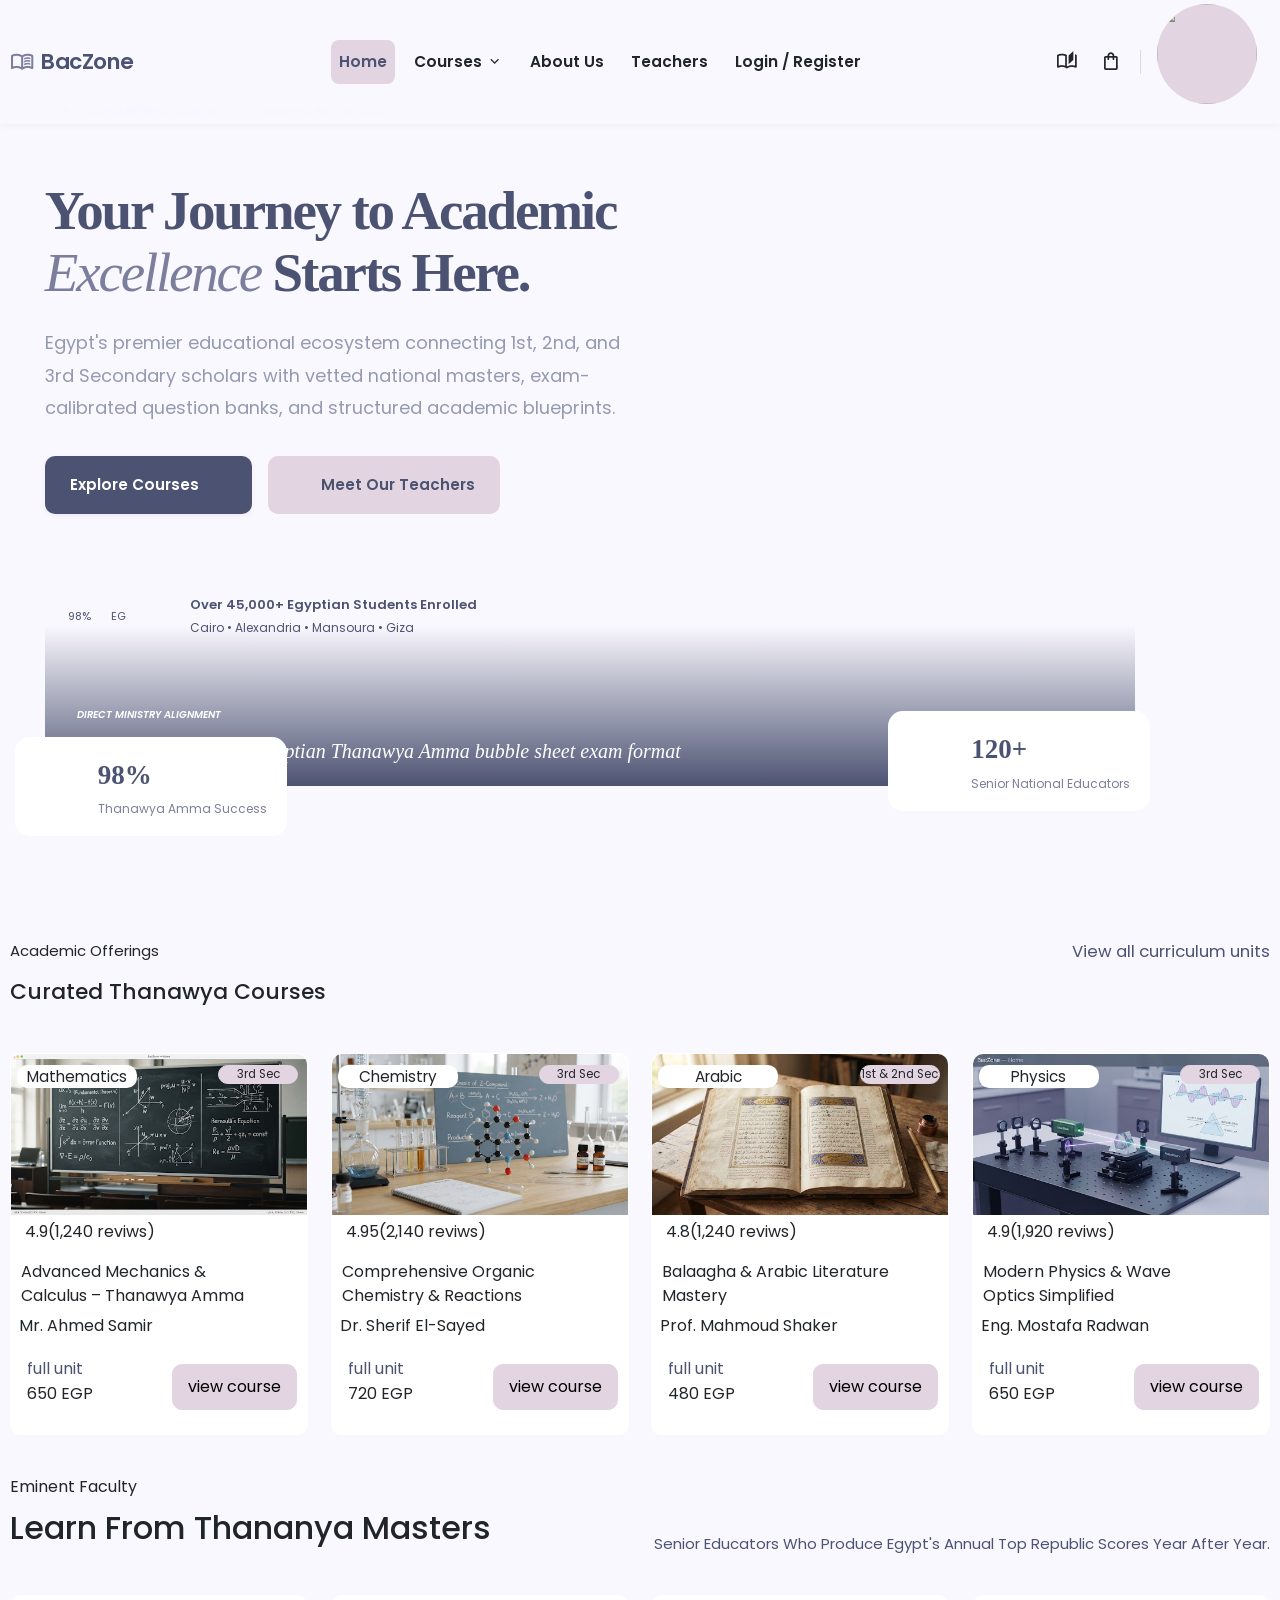
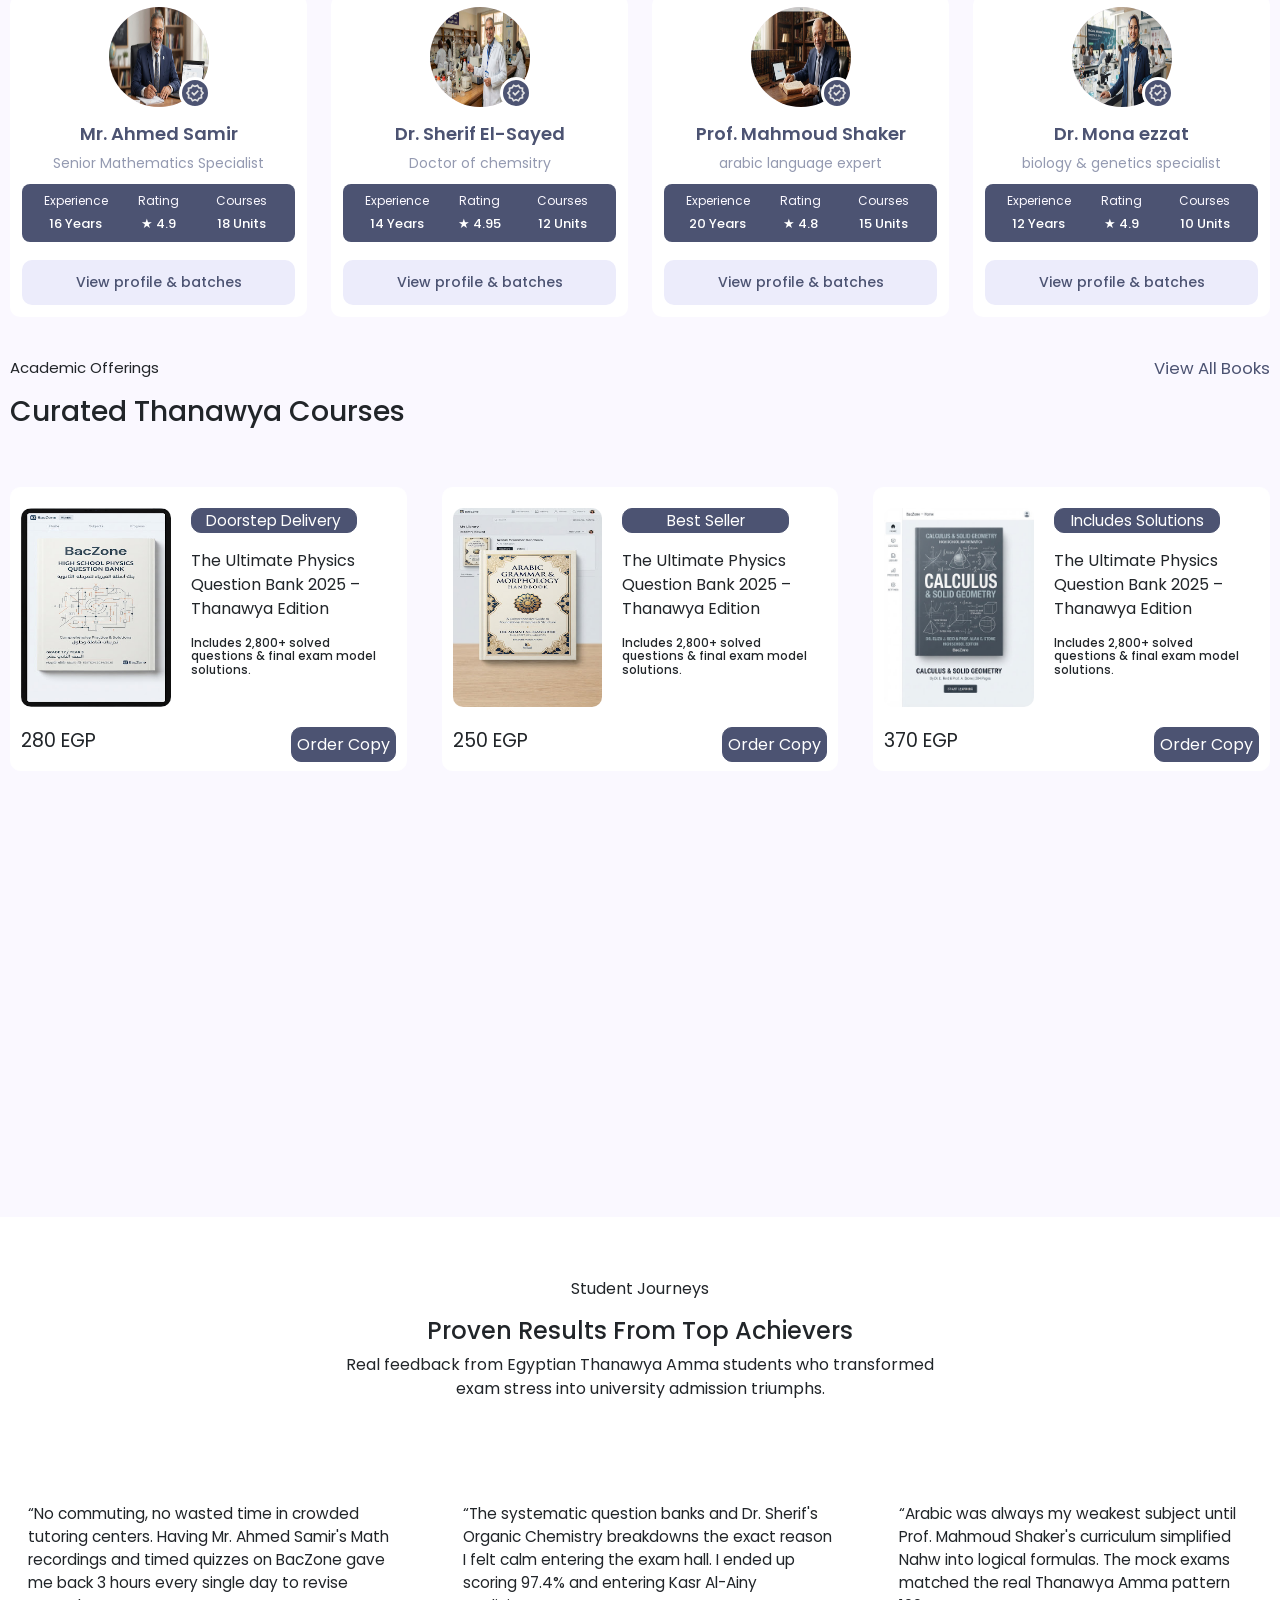
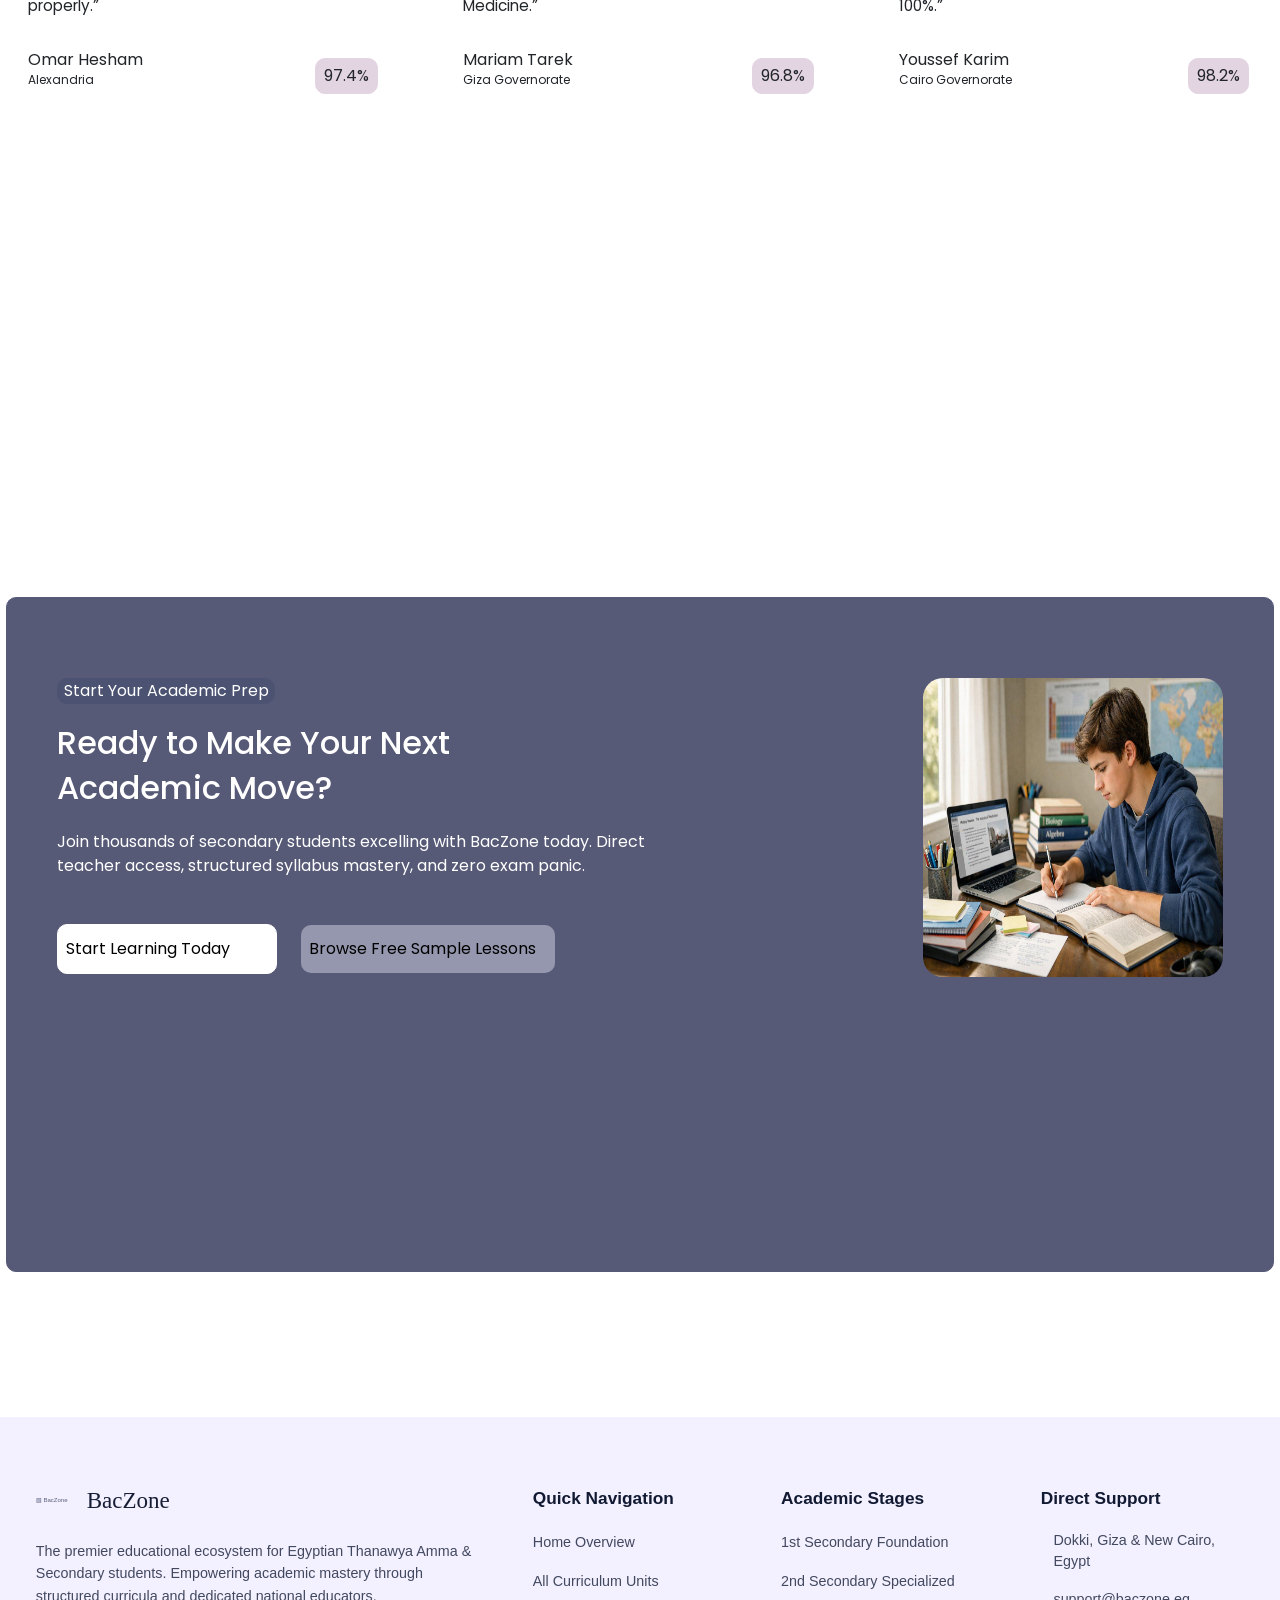
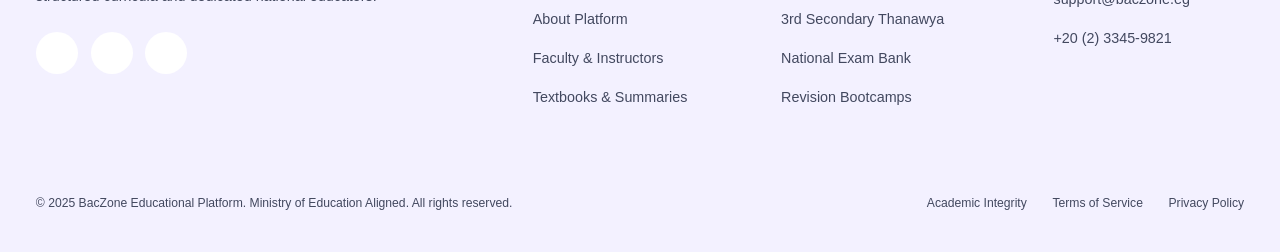
==== index.html @ 6aeebeec "go" ====
<!DOCTYPE html>
<html lang="en">

<head>
    <meta charset="UTF-8">
    <meta name="viewport" content="width=device-width, initial-scale=1.0">
    <title>BacZone</title>

    <!-- Google Fonts -->
    <link rel="preconnect" href="https://fonts.googleapis.com">
    <link rel="preconnect" href="https://fonts.gstatic.com" crossorigin>
    <link href="https://fonts.googleapis.com/css2?family=Poppins:wght@400;500;600;700;800&display=swap"
        rel="stylesheet">
    <link href="https://fonts.googleapis.com/css2?family=Material+Symbols+Outlined" rel="stylesheet">
    <!-- Bootstrap CSS -->
    <link href="https://cdn.jsdelivr.net/npm/bootstrap@5.3.8/dist/css/bootstrap.min.css" rel="stylesheet">
    <link rel="stylesheet" href="https://cdnjs.cloudflare.com/ajax/libs/font-awesome/7.0.0/css/all.min.css">
    <!-- Your CSS -->
    <link rel="stylesheet" href="stylesheet/root.css">
    <link rel="stylesheet" href="stylesheet/style.css">
</head>

<body>
    <main>
  
<header class="baczone-header">
    <nav class="navbar navbar-expand-lg baczone-navbar">
        <div class="container-fluid navbar-container">

            <!-- Logo -->
            <div class="navbar-brand-area">
                <a class="navbar-brand baczone-brand" href="#">
                  

                    <span class="material-symbols-outlined brand-icon">menu_book</span>
                    <span class="brand-name">BacZone</span>
                </a>
            </div>

            <!-- Mobile Toggle -->
            <button
                class="navbar-toggler"
                type="button"
                data-bs-toggle="collapse"
                data-bs-target="#baczoneNavbar"
                aria-controls="baczoneNavbar"
                aria-expanded="false"
                aria-label="Toggle navigation"
            >
                <span class="navbar-toggler-icon"></span>
            </button>

           
            <div class="collapse navbar-collapse" id="baczoneNavbar">

               
                <ul class="navbar-nav main-nav">

                    <li class="nav-item">
                        <a class="nav-link active" href="#">Home</a>
                    </li>

                    
                    <li class="nav-item dropdown courses-dropdown">

                        <button
                            class="nav-link dropdown-toggle courses-toggle"
                            type="button"
                            data-bs-toggle="dropdown"
                            aria-expanded="false"
                        >
                            Courses
                            <span class="material-symbols-outlined dropdown-icon">
                                expand_more
                            </span>
                        </button>

                        <div class="dropdown-menu mega-menu">

                            <div class="mega-menu-grid">

                                <div class="course-column">
                                    <div class="course-heading">
                                        <span class="material-symbols-outlined">school</span>
                                        <h4>1st Secondary</h4>
                                    </div>

                                    <ul>
                                        <li><a href="#">Arabic Language</a></li>
                                        <li><a href="#">English Language</a></li>
                                        <li><a href="#">Mathematics</a></li>
                                        <li><a href="#">Physics</a></li>
                                        <li><a href="#">Chemistry</a></li>
                                    </ul>
                                </div>


                                <div class="course-column">
                                    <div class="course-heading">
                                        <span class="material-symbols-outlined">workspace_premium</span>
                                        <h4>2nd Secondary</h4>
                                    </div>

                                    <ul>
                                        <li><a href="#">Arabic Language</a></li>
                                        <li><a href="#">English Language</a></li>
                                        <li><a href="#">Pure &amp; Applied Math</a></li>
                                        <li><a href="#">Physics</a></li>
                                        <li><a href="#">Chemistry</a></li>
                                    </ul>
                                </div>

                        
                                <div class="course-column featured-column">
                                    <div class="course-heading">
                                        <span class="material-symbols-outlined">military_tech</span>
                                        <h4>3rd Thanawya</h4>
                                    </div>

                                    <ul>
                                        <li><a href="#">Arabic Comprehensive</a></li>
                                        <li><a href="#">English Advanced</a></li>
                                        <li><a href="#">Calculus &amp; Algebra</a></li>
                                        <li><a href="#">National Physics</a></li>
                                        <li><a href="#">Organic Chemistry</a></li>
                                    </ul>
                                </div>

                            </div>
                        </div>
                    </li>

                    <li class="nav-item">
                        <a class="nav-link" href="about.html">About Us</a>
                    </li>

                    <li class="nav-item">
                        <a class="nav-link" href="#">Teachers</a>
                    </li>

                    <li class="nav-item">
                        <a class="nav-link" href="#">Login / Register</a>
                    </li>

                </ul>

                
                <div class="navbar-actions">

                    <a class="navbar-action"href="#"aria-label="Educational Books">
                        <span class="material-symbols-outlined">auto_stories</span>
                    </a>

                    <a class="navbar-action cart-action" href="#" aria-label="Cart">
                        <span class="material-symbols-outlined">shopping_bag</span>
                        
                    </a>

                    <span class="navbar-divider"></span>

                    <a class="profile-link" href="#">
                        <img src=""alt=""class="profile-image" >
                        <span class="profile-name"></span>
                    </a>

                </div>
            </div>
        </div>
    </nav>
</header>

<section class="hero-section section">
    <div class="hero-content">

        <div class="hero-label">
            <span class="label-dot"></span>
            <span>YOUR LEARNING JOURNEY</span>
            <span class="label-divider"></span>
            <span>Thanawya Amma 2025</span>
        </div>

        <h1 class="hero-title">
            Your Journey to Academic
            <br>
            <em>Excellence</em> Starts Here.
        </h1>

        <p class="hero-description">
            Egypt's premier educational ecosystem connecting 1st, 2nd,
            and 3rd Secondary scholars with vetted national masters,
            exam-calibrated question banks, and structured academic
            blueprints.
        </p>

        <div class="hero-buttons">
            <a href="#" class="hero-btn primary-btn">
                Explore Courses
                <span class="button-icon"></span>
            </a>

            <a href="#" class="hero-btn secondary-btn">
                <span class="button-icon"></span>
                Meet Our Teachers
            </a>
        </div>

        <div class="hero-stats">
            <div class="stats-badges">
                <span>98%</span>
                <span>EG</span>
                <span class="stats-icon"></span>
            </div>

            <div class="stats-text">
                <strong>Over 45,000+ Egyptian Students Enrolled</strong>
                <span>Cairo • Alexandria • Mansoura • Giza</span>
            </div>
        </div>

    </div>

    <div class="hero-visual">

        <div class="hero-image">
            <img src="" alt="Students studying together">
        </div>

        <div class="floating-card achievement-card">
            <div class="card-icon"></div>
            <div class="card-text">
                <strong>98%</strong>
                <span>Thanawya Amma Success</span>
            </div>
        </div>

        <div class="image-caption">
            <span>DIRECT MINISTRY ALIGNMENT</span>
            <h3>Calibrated for the new Egyptian Thanawya Amma bubble sheet exam format</h3>
        </div>

        <div class="floating-card educators-card">
            <div class="card-icon"></div>
            <div class="card-text">
                <strong>120+</strong>
                <span>Senior National Educators</span>
            </div>
        </div>

    </div>
</section>
   

    <!-- salma -->
    <section></section>
    <section class="grades-section section">
        <div class="grades-intro">
            <div class="grades-content">
                <p class="grades-pargraph">Academic Offerings</p>
                <h3 class="grades-title">Curated Thanawya Courses</h3>
            </div>
            <div class="grades-link">
                <a href="#">View all curriculum units<i class="fa-solid fa-arrow-right"></i></a>
            </div>
        </div>
        <div class="grades-container">
            <div class="grade-card">
                <img src="image/image-grade-1.jpg" class="grade-image" alt="">
                <div class="grade-card-Subject">
                    <p>Mathematics</p>
                </div>
                <div class="grade-card-Description">
                    <p>3rd Sec</p>
                </div>
                <div class="grade-star">
                    <i class="fa-solid fa-star"></i>
                    <p>4.9(1,240 reviws)</p>
                </div>
                <div class="grade-card-texts">
                    <p class="grade-card-text">
                        Advanced Mechanics & Calculus – Thanawya Amma
                    </p>
                    <p class="grade-card-name"> <i class="fa-solid fa-user"></i> Mr. Ahmed Samir</p>
                </div>
                <div class="grade-card-links">
                    <div class="grade-card-price">
                        <p>full unit</p>
                        <p>650 EGP</p>
                    </div>
                    <div class="grade-card-links-link">
                        <a href="#">view course</a>
                    </div>
                </div>
            </div>
            <div class="grade-card">
                <img src="image/image-grade-2.jpg" class="grade-image" alt="">
                <div class="grade-card-Subject">
                    <p>Chemistry</p>
                </div>
                <div class="grade-card-Description">
                    <p>3rd Sec</p>
                </div>
                <div class="grade-star">
                    <i class="fa-solid fa-star"></i>
                    <p>4.95(2,140 reviws)</p>
                </div>
                <div class="grade-card-texts">
                    <p class="grade-card-text">
                        Comprehensive Organic Chemistry & Reactions
                    </p>
                    <p class="grade-card-name"> <i class="fa-solid fa-user"></i> Dr. Sherif El-Sayed </p>
                </div>
                <div class="grade-card-links">
                    <div class="grade-card-price">
                        <p>full unit</p>
                        <p>720 EGP</p>
                    </div>
                    <div class="grade-card-links-link">
                        <a href="#">view course</a>
                    </div>
                </div>
            </div>
            <div class="grade-card">
                <img src="image/image-grade-3.jpg" class="grade-image" alt="">
                <div class="grade-card-Subject">
                    <p>Arabic</p>
                </div>
                <div class="grade-card-Description">
                    <p>1st & 2nd Sec</p>
                </div>
                <div class="grade-star">
                    <i class="fa-solid fa-star"></i>
                    <p>4.8(1,240 reviws)</p>
                </div>
                <div class="grade-card-texts">
                    <p class="grade-card-text">
                        Balaagha & Arabic Literature Mastery
                    </p>
                    <p class="grade-card-name"> <i class="fa-solid fa-user"></i> Prof. Mahmoud Shaker </p>
                </div>
                <div class="grade-card-links">
                    <div class="grade-card-price">
                        <p>full unit</p>
                        <p>480 EGP</p>
                    </div>
                    <div class="grade-card-links-link">
                        <a href="#">view course</a>
                    </div>
                </div>
            </div>
            <div class="grade-card">
                <img src="image/image-grade-4.jpg" class="grade-image" alt="">
                <div class="grade-card-Subject">
                    <p>Physics</p>
                </div>
                <div class="grade-card-Description">
                    <p>3rd Sec</p>
                </div>
                <div class="grade-star">
                    <i class="fa-solid fa-star"></i>
                    <p>4.9(1,920 reviws)</p>
                </div>
                <div class="grade-card-texts">
                    <p class="grade-card-text">
                        Modern Physics & Wave Optics Simplified
                    </p>
                    <p class="grade-card-name"> <i class="fa-solid fa-user"></i> Eng. Mostafa Radwan </p>
                </div>
                <div class="grade-card-links">
                    <div class="grade-card-price">
                        <p>full unit</p>
                        <p>650 EGP</p>
                    </div>
                    <div class="grade-card-links-link">
                        <a href="#">view course</a>
                    </div>
                </div>
            </div>
        </div>

        <!-- ahmed start profile view -->
        <section class="profile">
            <header class="profile-header">
                <div class="profile-title">
                    <p class="grades-pargraph">eminent faculty</p>
                    <h3 class="grades-title">Learn from thananya masters</h3>
                </div>
                <p class="profile-desc">senior educators who produce Egypt's annual top Republic scores year after
                    year.</p>
            </header>

            <div class="profile-cards">
                <div class="profile-card">
                    <div class="profile-image">
                        <img class="profile-img" src="image/profile-1.jpg" alt="Teacher photo" />
                        <span class="profile-verfied"><img
                                src="SVG-Icons/verified_24dp_E3E3E3_FILL0_wght400_GRAD0_opsz24.svg"
                                alt="verified"></span>
                    </div>
                    <div class="profile-info">
                        <div class="profile-name-job">
                            <h5 class="profile-name">Mr. Ahmed Samir</h5>
                            <p class="profile-job">Senior Mathematics Specialist</p>
                        </div>
                        <div class="profile-more-info">
                            <div class="profile-stat">
                                <p class="stat-label">Experience</p>
                                <p class="stat-value">16 Years</p>
                            </div>
                            <div class="profile-stat">
                                <p class="stat-label">Rating</p>
                                <p class="stat-value">★ 4.9</p>
                            </div>
                            <div class="profile-stat">
                                <p class="stat-label">Courses</p>
                                <p class="stat-value">18 Units</p>
                            </div>
                        </div>
                    </div>
                    <button>View profile & batches</button>
                </div>
                <div class="profile-card">
                    <div class="profile-image">
                        <img class="profile-img" src="image/profile-2.jpg" />
                        <span class="profile-verfied"><img
                                src="SVG-Icons/verified_24dp_E3E3E3_FILL0_wght400_GRAD0_opsz24.svg"
                                alt="verified"></span>
                    </div>
                    <div class="profile-info">
                        <div class="profile-name-job">
                            <h5 class="profile-name">Dr. Sherif El-Sayed</h5>
                            <p class="profile-job">Doctor of chemsitry</p>
                        </div>
                        <div class="profile-more-info">
                            <div class="profile-stat">
                                <p class="stat-label">Experience</p>
                                <p class="stat-value">14 Years</p>
                            </div>
                            <div class="profile-stat">
                                <p class="stat-label">Rating</p>
                                <p class="stat-value">★ 4.95</p>
                            </div>
                            <div class="profile-stat">
                                <p class="stat-label">Courses</p>
                                <p class="stat-value">12 Units</p>
                            </div>
                        </div>
                    </div>
                    <button>View profile & batches</button>
                </div>
                <div class="profile-card">
                    <div class="profile-image">
                        <img class="profile-img" src="image/profile-3.jpg" />
                        <span class="profile-verfied"><img
                                src="SVG-Icons/verified_24dp_E3E3E3_FILL0_wght400_GRAD0_opsz24.svg"
                                alt="verified"></span>
                    </div>
                    <div class="profile-info">
                        <div class="profile-name-job">
                            <h5 class="profile-name">Prof. Mahmoud Shaker</h5>
                            <p class="profile-job">arabic language expert</p>
                        </div>
                        <div class="profile-more-info">
                            <div class="profile-stat">
                                <p class="stat-label">Experience</p>
                                <p class="stat-value">20 Years</p>
                            </div>
                            <div class="profile-stat">
                                <p class="stat-label">Rating</p>
                                <p class="stat-value">★ 4.8</p>
                            </div>
                            <div class="profile-stat">
                                <p class="stat-label">Courses</p>
                                <p class="stat-value">15 Units</p>
                            </div>
                        </div>
                    </div>
                    <button>View profile & batches</button>
                </div>
                <div class="profile-card">
                    <div class="profile-image">
                        <img class="profile-img" src="image/profile-4.jpg" />
                        <span class="profile-verfied"><img
                                src="SVG-Icons/verified_24dp_E3E3E3_FILL0_wght400_GRAD0_opsz24.svg"
                                alt="verified"></span>
                    </div>
                    <div class="profile-info">
                        <div class="profile-name-job">
                            <h5 class="profile-name">Dr. Mona ezzat</h5>
                            <p class="profile-job">biology & genetics specialist</p>
                        </div>
                        <div class="profile-more-info">
                            <div class="profile-stat">
                                <p class="stat-label">Experience</p>
                                <p class="stat-value">12 Years</p>
                            </div>
                            <div class="profile-stat">
                                <p class="stat-label">Rating</p>
                                <p class="stat-value">★ 4.9</p>
                            </div>
                            <div class="profile-stat">
                                <p class="stat-label">Courses</p>
                                <p class="stat-value">10 Units</p>
                            </div>
                        </div>
                    </div>
                    <button>View profile & batches</button>
                </div>
            </div>
        </section>
        <!-- ahmed end profile view -->
    </section>
   
    <section class="book-section section">
        <div class="books-header">
            <div class="content-header">
                <p class="books-header-text">Academic Offerings</p>
                <h3 class="books-header-tittle">Curated Thanawya Courses</h3>
            </div>
            <div class="books-header-links">
                <a href="#">View All Books <i class="fa-solid fa-arrow-right"></i></a>
            </div>
        </div>
        <div class="contaneir-carts-books">
            <div class="carts-books">
                <div class="cart-book">
                    <img src="image/book-home-1.jpg" alt="">
                    <div class="cart-book-text">
                        <p class="cart-book-title">Doorstep Delivery</p>
                        <p class="cart-book-pagraph">The Ultimate Physics Question Bank 2025 – Thanawya Edition </p>
                        <h6>Includes 2,800+ solved questions & final exam model solutions.</h6>
                    </div>

                </div>
                <div class="cart-book-shop">
                    <p class="cart-book-price">280 EGP</p>
                    <a href="#" class="cart-book-order"> <i class="fa-solid fa-cart-shopping"></i> Order Copy</a>
                </div>
            </div>
            <div class="carts-books">
                <div class="cart-book">
                    <img src="image/book-home-2.jpg" alt="">
                    <div class="cart-book-text">
                        <p class="cart-book-title">Best Seller</p>
                        <p class="cart-book-pagraph">The Ultimate Physics Question Bank 2025 – Thanawya Edition </p>
                        <h6>Includes 2,800+ solved questions & final exam model solutions.</h6>
                    </div>

                </div>
                <div class="cart-book-shop">
                    <p class="cart-book-price">250 EGP</p>
                    <a href="#" class="cart-book-order"> <i class="fa-solid fa-cart-shopping"></i> Order Copy</a>
                </div>
            </div>
            <div class="carts-books">
                <div class="cart-book">
                    <img src="image/book-home-3.jpg" alt="">
                    <div class="cart-book-text">
                        <p class="cart-book-title">Includes Solutions</p>
                        <p class="cart-book-pagraph">The Ultimate Physics Question Bank 2025 – Thanawya Edition </p>
                        <h6>Includes 2,800+ solved questions & final exam model solutions.</h6>
                    </div>

                </div>
                <div class="cart-book-shop">
                    <p class="cart-book-price">370 EGP</p>
                    <a href="#" class="cart-book-order"> <i class="fa-solid fa-cart-shopping"></i> Order Copy</a>
                </div>
            </div>
        </div>
    </section>
    <section class="reviews-section section">
        <div class="reviews-header">
            <p class="reviews-title">Student Journeys</p>
            <h4 class="reviews-description">Proven Results From Top Achievers</h4>
            <p class="reviews-pargraph">Real feedback from Egyptian Thanawya Amma students who transformed exam stress
                into university admission triumphs. </p>
        </div>
        <div class="reviews-list">
            <div class="review-card">
                <div class="review-card-star">
                    <i class="fa-solid fa-star"></i>
                    <i class="fa-solid fa-star"></i>
                    <i class="fa-solid fa-star"></i>
                    <i class="fa-solid fa-star"></i>
                    <i class="fa-solid fa-star"></i>
                </div>
                <p class="review-card-pargarh">“No commuting, no wasted time in crowded tutoring centers. Having Mr.
                    Ahmed Samir's Math recordings and timed quizzes on BacZone gave me back 3 hours every single day to
                    revise properly.” </p>
                <div class="review-users">
                    <div class="review-user">
                        <p class="review-name">Omar Hesham</p>
                        <p class="review-card-lection">Alexandria</p>
                    </div>
                    <p class="review-card-percent">97.4% </p>

                </div>
            </div>
            <div class="review-card">
                <div class="review-card-star">
                    <i class="fa-solid fa-star"></i>
                    <i class="fa-solid fa-star"></i>
                    <i class="fa-solid fa-star"></i>
                    <i class="fa-solid fa-star"></i>
                    <i class="fa-solid fa-star"></i>
                </div>
                <p class="review-card-pargarh">“The systematic question banks and Dr. Sherif's Organic Chemistry
                    breakdowns the exact reason I felt calm entering the exam hall. I ended up scoring 97.4% and
                    entering Kasr Al-Ainy Medicine.” </p>
                <div class="review-users">
                    <div class="review-user">
                        <p class="review-name">Mariam Tarek</p>
                        <p class="review-card-lection">Giza Governorate</p>
                    </div>
                    <p class="review-card-percent">96.8% </p>

                </div>
            </div>
            <div class="review-card">
                <div class="review-card-star">
                    <i class="fa-solid fa-star"></i>
                    <i class="fa-solid fa-star"></i>
                    <i class="fa-solid fa-star"></i>
                    <i class="fa-solid fa-star"></i>
                    <i class="fa-solid fa-star"></i>
                </div>
                <p class="review-card-pargarh">“Arabic was always my weakest subject until Prof. Mahmoud Shaker's
                    curriculum simplified Nahw into logical formulas. The mock exams matched the real Thanawya Amma
                    pattern 100%.” </p>
                <div class="review-users">
                    <div class="review-user">
                        <p class="review-name">Youssef Karim</p>
                        <p class="review-card-lection">Cairo Governorate</p>
                    </div>
                    <p class="review-card-percent">98.2% </p>

                </div>
            </div>
        </div>
    </section>
    <section class="academic-section section">
        <div class="academic-content">
            <div class="academic-content-text">
                <p class="academic-label">Start Your Academic Prep </p>
                <h2 class="academic-title">Ready to Make Your Next Academic Move?</h2>
                <p class="academic-description">Join thousands of secondary students excelling with BacZone today.
                    Direct teacher access, structured syllabus mastery, and zero exam panic. </p>
                <div class="academic-buttons">
                    <a href="#" class="start-btn">Start Learning Today <i class="fa-solid fa-arrow-right"></i></a>
                    <a href="#" class="sample-btn">Browse Free Sample Lessons </a>
                </div>
            </div>
            <div class="academic-image">
                <img src="image/academic-1.jpg" alt="">
            </div>
        </div>

    </section>

    <footer class="footer">
        <div class="footer-container">

            <div class="footer-about">
                <div class="footer-logo">
                    <span class="logo-small">▧ BacZone</span>
                    <h2>BacZone</h2>
                </div>

                <p>
                    The premier educational ecosystem for Egyptian
                    Thanawya Amma & Secondary students. Empowering
                    academic mastery through structured curricula and
                    dedicated national educators.
                </p>

                <div class="footer-social">
                    <a href="tel:01033159894" aria-label="Chat">
                        <i class="fa-regular fa-comments"></i>
                    </a>
                    <a href="https://web.telegram.org/a/" aria-label="Telegram">
                        <i class="fa-regular fa-paper-plane"></i>
                    </a>
                    <a href="#" aria-label="Video">
                        <i class="fa-regular fa-square-caret-right"></i>
                    </a>
                </div>
            </div>

            <div class="footer-column">
                <h3>Quick Navigation</h3>
                <ul>
                    <li><a href="#">Home Overview</a></li>
                    <li><a href="#">All Curriculum Units</a></li>
                    <li><a href="#">About Platform</a></li>
                    <li><a href="#">Faculty & Instructors</a></li>
                    <li><a href="#">Textbooks & Summaries</a></li>
                </ul>
            </div>

            <div class="footer-column">
                <h3>Academic Stages</h3>
                <ul>
                    <li><a href="#">1st Secondary Foundation</a></li>
                    <li><a href="#">2nd Secondary Specialized</a></li>
                    <li><a href="#">3rd Secondary Thanawya</a></li>
                    <li><a href="#">National Exam Bank</a></li>
                    <li><a href="#">Revision Bootcamps</a></li>
                </ul>
            </div>

            <div class="footer-column footer-support">
                <h3>Direct Support</h3>

                <div class="support-item">
                    <i class="bi bi-geo-alt"></i>
                    <p>Dokki, Giza & New Cairo, Egypt</p>
                </div>

                <div class="support-item">
                    <i class="bi bi-envelope"></i>
                    <a href="mailto:support@baczone.eg">
                        support@baczone.eg
                    </a>
                </div>

                <div class="support-item">
                    <i class="bi bi-telephone"></i>
                    <a href="tel:+20233459821">+20 (2) 3345-9821</a>
                </div>
            </div>

        </div>

        <div class="footer-bottom">
            <p>
                © 2025 BacZone Educational Platform. Ministry of
                Education Aligned. All rights reserved.
            </p>

            <div class="footer-legal">
                <a href="#">Academic Integrity</a>
                <a href="#">Terms of Service</a>
                <a href="#">Privacy Policy</a>
            </div>
        </div>
    </footer>
    </main>
    <script src="https://cdn.jsdelivr.net/npm/bootstrap@5.3.8/dist/js/bootstrap.bundle.min.js"></script>
    <script src="javascript/main.js"></script>
</body>

</html>
---- stylesheet/root.css ----
*{
    margin: 0;
    padding: 0;
    box-sizing: border-box;
}

:root {
    --cream: #FFFDF6;
    --pink: #E2D4E0;
    --blue-gray: #949AB1;
    --purple-gray: #7C7E9D;
    --dark-blue: #4C5372;
      --light-lavender: #FAF8FF;
      --black:black;
      --white:white;
      --red:#ba1a1a;
}
body {
    font-family: 'Poppins', sans-serif;
}
---- stylesheet/style.css ----
.baczone-header {
    position: fixed;
    top: 0;
    left: 0;
    right: 0;
    z-index: 1050;
    background-color: rgba(250, 248, 255, 0.95);
    backdrop-filter: blur(16px);
    box-shadow: 0 1px 8px rgba(0, 0, 0, 0.04);
}

.baczone-navbar {
    min-height: clamp(70px, 5.6vw, 80px);
    padding: 0;
}

.navbar-container {
    width: 100%;
    max-width: none;
    padding: 0 10px;
    display: flex;
    align-items: center;
    justify-content: space-between;
    gap: clamp(10px, 1.25vw, 18px);
}

.navbar-brand-area {
    flex-shrink: 0;
}

.baczone-brand {
    display: flex;
    align-items: center;
    gap: clamp(5px, 0.55vw, 8px);
    margin: 0;
    padding: 0;
    color: var(--dark-blue);
    text-decoration: none;
}

.brand-logo {
    width: auto;
    height: clamp(26px, 2.25vw, 32px);
    object-fit: contain;
}

.brand-icon {
    color: var(--purple-gray);
    font-size: clamp(23px, 1.9vw, 27px);
}

.brand-name {
    font-size: clamp(20px, 1.7vw, 24px);
    font-weight: 600;
    letter-spacing: -0.5px;
    white-space: nowrap;
}

.baczone-brand:hover {
    color: var(--purple-gray);
}

#baczoneNavbar {
    align-items: center;
    min-width: 0;
}

.main-nav {
    display: flex;
    flex: 1;
    align-items: center;
    justify-content: center;
    gap: clamp(8px, 0.85vw, 12px);
    margin: 0 clamp(6px, 0.85vw, 12px);
}

.main-nav .nav-link {
    display: flex;
    align-items: center;
    justify-content: center;
    gap: clamp(3px, 0.35vw, 5px);
    padding: clamp(8px, 0.85vw, 12px) clamp(7px, 0.7vw, 10px);
    border: none;
    border-radius: 8px;
    background: transparent;
    color: var(--text-gray);
    font-size: clamp(15px, 1.2vw, 17px);
    font-weight: 600;
    text-decoration: none;
    white-space: nowrap;
    transition: background-color 0.2s ease, color 0.2s ease;
}

.main-nav .nav-link:hover {
    color: var(--dark-blue);
    background-color: var(--light-lavender);
}

.main-nav .nav-link.active {
    color: var(--dark-blue);
    background-color: var(--pink);
}

.main-nav .courses-toggle::after {
    display: none;
}

.dropdown-icon {
    font-size: clamp(16px, 1.35vw, 19px);
    transition: transform 0.2s ease;
}

.courses-dropdown:hover .dropdown-icon,
.courses-dropdown:focus-within .dropdown-icon,
.courses-dropdown.show .dropdown-icon {
    transform: rotate(180deg);
}

.courses-dropdown {
    position: relative;
}

.mega-menu {
    position: absolute;
    top: 100%;
    left: 55%;
    width: clamp(600px, 58vw, 760px);
    margin: 0;
    padding: clamp(8px, 0.85vw, 12px) 0 0;
    border: none;
    border-radius: 0;
    background: transparent;
    transform: translateX(-50%);
    box-shadow: none;
}

.mega-menu-grid {
    display: grid;
    grid-template-columns: repeat(3, minmax(0, 1fr));
    gap: clamp(12px, 1.7vw, 24px);
    padding: clamp(14px, 1.7vw, 24px);
    border-radius: 12px;
    background-color: var(--white);
    box-shadow: 0 10px 30px rgba(76, 83, 114, 0.12);
}

.course-column {
    min-width: 0;
    padding: clamp(10px, 1.2vw, 16px);
    border-radius: 9px;
    background-color: var(--light-purple);
}

.featured-column {
    background-color: rgba(226, 212, 224, 0.6);
}

.course-heading {
    display: flex;
    align-items: center;
    gap: clamp(5px, 0.55vw, 8px);
    margin-bottom: clamp(10px, 1vw, 14px);
    padding-bottom: clamp(7px, 0.7vw, 10px);
    border-bottom: 1px solid rgba(124, 126, 157, 0.12);
}

.course-heading .material-symbols-outlined {
    color: var(--purple-gray);
    font-size: clamp(18px, 1.5vw, 21px);
}

.course-heading h4 {
    margin: 0;
    color: var(--dark-blue);
    font-size: clamp(13px, 1.1vw, 15px);
    font-weight: 700;
    white-space: nowrap;
}

.course-column ul {
    display: flex;
    flex-direction: column;
    gap: clamp(6px, 0.7vw, 10px);
    margin: 0;
    padding: 0;
    list-style: none;
}

.course-column li a {
    display: block;
    color: var(--text-gray);
    font-size: clamp(12px, 0.95vw, 13px);
    font-weight: 400;
    line-height: 1.6;
    text-decoration: none;
    transition: color 0.2s ease;
}

.course-column li a:hover {
    color: var(--purple-gray);
}

.navbar-actions {
    display: flex;
    align-items: center;
    justify-content: flex-end;
    gap: clamp(5px, 0.7vw, 10px);
    flex-shrink: 0;
}

.navbar-action {
    position: relative;
    display: flex;
    align-items: center;
    justify-content: center;
    width: clamp(32px, 2.7vw, 38px);
    height: clamp(32px, 2.7vw, 38px);
    border-radius: 8px;
    color: var(--text-gray);
    text-decoration: none;
    transition: color 0.2s ease, background-color 0.2s ease;
}

.navbar-action .material-symbols-outlined {
    font-size: clamp(21px, 1.7vw, 24px);
}

.navbar-action:hover {
    color: var(--purple-gray);
    background-color: var(--light-lavender);
}

.cart-count {
    position: absolute;
    top: 0;
    right: 0;
    display: flex;
    align-items: center;
    justify-content: center;
    min-width: clamp(16px, 1.3vw, 18px);
    height: clamp(16px, 1.3vw, 18px);
    padding: 0 4px;
    border-radius: 50px;
    background-color: var(--red);
    color: var(--white);
    font-size: clamp(9px, 0.7vw, 10px);
    font-weight: 700;
}

.notification-badge {
    position: absolute;
    top: -5px;
    right: -5px;
    width: clamp(16px, 1.3vw, 18px);
    height: clamp(16px, 1.3vw, 18px);
    display: flex;
    align-items: center;
    justify-content: center;
    background-color: var(--purple-gray);
    color: var(--white);
    font-size: clamp(9px, 0.7vw, 10px);
    border-radius: 50%;
}

.navbar-divider {
    width: 1px;
    height: clamp(20px, 1.8vw, 25px);
    margin: 0 3px;
    background-color: rgba(148, 154, 177, 0.3);
}

.profile-link {
    display: flex;
    align-items: center;
    gap: clamp(6px, 0.7vw, 10px);
    padding: 4px;
    border-radius: 30px;
    color: var(--dark-blue);
    text-decoration: none;
    font-size: clamp(12px, 1vw, 14px);
    white-space: nowrap;
    transition: box-shadow 0.2s ease;
}

.profile-link:hover {
    color: var(--dark-blue);
    box-shadow: 0 0 0 2px rgba(124, 126, 157, 0.2);
}

.profile-image {
    width: clamp(32px, 2vw, 40px);
    height: clamp(32px, 2vw, 40px);
    border-radius: 50%;
    background-color: var(--pink);
}

.profile-name {
    color: var(--dark-blue);
    font-size: clamp(12px, 1vw, 14px);
    font-weight: 600;
    white-space: nowrap;
}

.site-header .navbar-toggler {
    border: 1px solid var(--blue-gray);
    padding: clamp(6px, 0.7vw, 8px) clamp(8px, 0.85vw, 10px);
}

.site-header .navbar-toggler:focus {
    box-shadow: 0 0 0 3px var(--pink);
}

.site-header .dropdown-toggle::after {
    margin-left: 8px;
    vertical-align: 0.15em;
    border-top: 0.35em solid;
    border-right: 0.35em solid transparent;
    border-bottom: 0;
    border-left: 0.35em solid transparent;
}
.course-column{
   background-color: var(--pink);
}

/* /////////////////////// */
.hero-section {
   
    display: grid;
    grid-template-columns: 1.15fr 0.85fr;
    align-items: center;
    gap: 50px;
    padding: 70px 3.5%;
    background-color: var(--light-lavender);
    overflow: hidden;
}

.hero-content {
    min-width: 0;
}

.hero-label {
    display: inline-flex;
    align-items: center;
    flex-wrap: wrap;
    gap: 10px;
    padding: 12px 16px;
    margin-bottom: 25px;
    background-color: var(--light-purple);
    border-radius: 30px;
    color: var(--dark-blue);
    font-size: 12px;
    font-weight: 500;
}

.label-dot {
    width: 8px;
    height: 8px;
    background-color: var(--purple-gray);
    border-radius: 50%;
    flex-shrink: 0;
}

.label-divider {
    width: 1px;
    height: 18px;
    background-color: var(--blue-gray);
}

.hero-title {
    margin: 0 0 25px;
    color: var(--dark-blue);
    font-family: Georgia, serif;
    font-size: clamp(34px, 3.6vw, 54px);
    font-weight: 700;
    line-height: 1.2;
}

.hero-title em {
    color: var(--purple-gray);
    font-style: italic;
    font-weight: 400;
}

.hero-description {
    max-width: 650px;
    margin: 0 0 35px;
    color: var(--purple-gray);
    font-size: 16px;
    line-height: 1.9;
}

.hero-buttons {
    display: flex;
    align-items: center;
    flex-wrap: wrap;
    gap: 18px;
    margin-bottom: 45px;
}

.hero-btn {
    display: inline-flex;
    align-items: center;
    justify-content: center;
    gap: 12px;
    min-height: 58px;
    padding: 0 25px;
    border-radius: 12px;
    text-decoration: none;
    font-size: 15px;
    font-weight: 500;
    transition: transform 0.3s ease, box-shadow 0.3s ease, background-color 0.3s ease;
}

.primary-btn {
    background-color: var(--dark-blue);
    color: var(--white);
    border: 1px solid transparent;
    box-shadow: 0 4px 10px var(--light-purple);
}

.primary-btn:hover {
    background-color: var(--purple-gray);
    color: var(--white);
    transform: translateY(-4px);
    box-shadow: 0 10px 25px var(--purple-gray);
}

.secondary-btn {
    background-color: var(--light-purple);
    color: var(--dark-blue);
    border: 1px solid transparent;
    box-shadow: 0 4px 10px var(--light-purple);
}

.secondary-btn:hover {
    background-color: var(--pink);
    color: var(--dark-blue);
    transform: translateY(-4px);
    box-shadow: 0 10px 25px var(--purple-gray);
}

.hero-btn:active {
    transform: translateY(-1px) scale(0.98);
    box-shadow: 0 4px 10px var(--purple-gray);
}

.button-icon {
    display: inline-flex;
    align-items: center;
    justify-content: center;
    width: 20px;
    height: 20px;
    flex-shrink: 0;
}

.hero-stats {
    display: flex;
    align-items: center;
    gap: 15px;
    width: fit-content;
    max-width: 100%;
    padding: 12px 18px;
    background-color: var(--light-purple);
    border-radius: 40px;
}

.stats-badges {
    display: flex;
    align-items: center;
    gap: 5px;
    flex-shrink: 0;
}

.stats-badges span {
    display: flex;
    align-items: center;
    justify-content: center;
    width: 34px;
    height: 34px;
    border-radius: 50%;
    background-color: var(--light-lavender);
    color: var(--dark-blue);
    font-size: 11px;
}

.stats-icon {
    display: inline-block;
    flex-shrink: 0;
}

.stats-text {
    display: flex;
    flex-direction: column;
    gap: 4px;
    color: var(--dark-blue);
    font-size: 12px;
}

.stats-text strong {
    font-size: 13px;
    font-weight: 600;
}

.hero-visual {
    position: relative;
    min-width: 0;
    padding: 25px 0;
}

.hero-image {
    width: 100%;
    height: 530px;
    overflow: hidden;
    border-radius: 22px;
    background-color: var(--light-purple);
}

.hero-image img {
    display: block;
    width: 100%;
    height: 100%;
    object-fit: cover;
}

.floating-card {
    position: absolute;
    z-index: 2;
    display: flex;
    align-items: center;
    gap: 15px;
    padding: 18px 20px;
    background-color: var(--white);
    border-radius: 15px;
    box-shadow: 0 8px 30px var(--light-purple);
}
.achievement-card {
    top: 0;
    left: -30px;
}

.educators-card {
    right: -15px;
    bottom: 0;
}

.card-icon {
    display: inline-block;
    flex-shrink: 0;
    width: 48px;
    height: 48px;
    border-radius: 12px;
    background-color: var(--light-purple);
}

.card-text {
    display: flex;
    flex-direction: column;
    gap: 5px;
    white-space: nowrap;
}

.card-text strong {
    color: var(--dark-blue);
    font-family: Georgia, serif;
    font-size: 27px;
}

.card-text span {
    color: var(--purple-gray);
    font-size: 12px;
}

.image-caption {
    position: absolute;
    right: 0;
    bottom: 25px;
    left: 0;
    padding: 70px 22px 20px;
    background: linear-gradient(transparent, var(--dark-blue));
    border-radius: 0 0 22px 22px;
    color: var(--white);
}

.image-caption span {
    display: inline-block;
    margin-bottom: 8px;
    padding: 6px 10px;
    background-color: var(--light-purple);
    border-radius: 6px;
    font-size: 10px;
}

.image-caption h3 {
    margin: 0;
    font-family: Georgia, serif;
    font-size: 20px;
    line-height: 1.5;
}

main,
body {
   overflow-x: hidden;
}
.section {
   width: 100%;
   min-height: 100vh;
}
.grades-section,
.book-section {
   background-color: #faf8ff;
}
.grades-intro,
.books-header {
   display: flex;
   justify-content: space-between;
   padding: 40px 10px;
}

.grades-content .grades-pargraph,
.books-header-text {
   font-size: clamp(15px, 1vw, 25px);
}
.grades-content .grades-title {
   font-size: clamp(17px, 1.7vw, 28px);
}
.grades-link a,
.books-header-links a {
   text-decoration: none;
   font-size: clamp(14px, 1.3vw, 28px);
   color: var(--dark-blue);
   display: inline-block;
   transition: 0.5s;
}
.grades-link a:hover,
.books-header-links a:hover {
   color: black;
}
.grades-container {
   display: flex;
   justify-content: space-between;
   padding-right: 10px;
   padding-left: 10px;
}
.grade-card {
   width: clamp(250px, 23.3vw, 700px);
   height: auto;
   border: 1px solid var(--white);
   background-color: var(--white);
   padding-bottom: 20px;
   border-radius: 10px 10px;
   position: relative;
   transition: 0.5s;
}
.grade-card-Subject {
   position: absolute;
   top: 3%;
   left: 2%;
}
.grade-card-Description {
   position: absolute;
   top: 3%;
   left: 70%;
}
.grade-card-Subject p {
   border: 1px solid var(white);
   background-color: var(--white);
   border-radius: 10px 10px;
   width: 120px;
   font-size: clamp(12px, 1.2vw, 20px);
   text-align: center;
}
.grade-card-Description p {
   border: 1px solid var(--pink);
   background-color: var(--pink);
   border-radius: 10px 10px;
   width: 80px;
   font-size: clamp(9px, 0.9vw, 15px);
   text-align: center;
}
.grade-card:hover {
   box-shadow: 0 0 5px var(--dark-blue);
}
.grade-card-name {
   transform: translateY(-10px);
}
.grade-card .grade-image {
   width: clamp(250px, 23.3vw, 400px);
   height: auto;
   border-radius: 10px 10px 0 0;
}
.grade-star {
   display: flex;
   gap: 6px;
   padding-top: 5px;
   padding-left: 8px;
}
.grade-star i {
   padding-top: 5px;
   color: var(--dark-blue);
}
.grade-card-name {
   padding-left: 8px;
}
.grade-card-text {
   padding-left: 10px;
   width: clamp(200px, 19.6vw, 300px);
}
.grade-card-price {
   padding-left: 8px;
   line-height: 9px;
}
.grade-card-links-link a {
   padding-left: 10px;
   text-decoration: none;
   color: var(--black);
   border: 1px solid var(--pink);
   padding: 10px 15px;
   background-color: var(--pink);
   border-radius: 10px 10px;
   margin-right: 10px;
   display: inline-block;
   transition: 0.5s;
}
.grade-card-links-link a:hover {
   background-color: var(--dark-blue);
   color: var(--white);
   border: 1px solid var(--dark-blue);
}
.grade-card-links {
   display: flex;
   padding-left: 8px;
   justify-content: space-between;
}
.grade-card-price p:nth-child(1) {
   color: var(--dark-blue);
}
.carts-books {
   border: 1px solid var(--white);
   background-color: var(--white);
   width: clamp(320px, 31vw, 600px);
   height: auto;
   border-radius: 10px 10px;
   padding-bottom: 3px;
   transition: 0.5s;
}
.carts-books:hover {
   box-shadow: 0 0 7px var(--dark-blue);
   transform: scale(1.03);
}
.contaneir-carts-books {
   display: flex;
   justify-content: space-between;
   padding: 10px 10px;
}
.cart-book {
   display: flex;
   gap: 20px;
   padding-top: 20px;
   padding-left: 10px;
}
.cart-book img {
   width: clamp(120px, 11.7vw, 180px);
   height: clamp(180px, 15.6vw, 220px);
   border-radius: 10px 10px;
}
.cart-book-title {
   border: 1px solid var(--dark-blue);
   width: clamp(100px, 13vw, 200px);
   font-size: clamp(12px, 1.2vw, 20px);
   text-align: center;
   border-radius: 10px 10px;
   background-color: var(--dark-blue);
   color: var(--white);
}
.cart-book-pagraph {
   width: clamp(150px, 15.625vw, 230px);
}
.cart-book h6 {
   width: 210px;
   width: clamp(150px, 15.7vw, 220px);
   font-size: clamp(11px, 0.9vw, 14px);
}
.cart-book-shop {
   display: flex;
   justify-content: space-between;
   height: 60px;
   padding: 5px 10px;
   padding-top: 20px;
}
.cart-book-price {
   font-size: clamp(17px, 1.5vw, 22px);
}
.cart-book-order {
   border: 1px solid var(--dark-blue);
   background-color: var(--dark-blue);
   color: var(--white);
   border-radius: 10px 10px;
   padding: 5px 5px;
   text-decoration: none;
   display: inline-block;

   transition: 0.6s;
   gap: 5px;
}
.cart-book-order:hover {
   background-color: var(--purple-gray);
   border: none;
}
.reviews-section {
   background-color: var(--light-purple);
}
.reviews-pargraph {
   margin: auto;
   width: clamp(400px, 46.8vw, 650px);
}
.reviews-header {
   padding-top: 60px;
   text-align: center;
}
.reviews-list {
   display: flex;
   justify-content: space-between;
   padding: 0 10px;
   padding-top: 70px;
}
.review-card {
   width: clamp(300px, 30.4vw, 600px);
   height: auto;
   border: 1px solid var(--white);
   border-radius: 10px 10px;
   padding-left: 17px;
   background-color: var(--white);
   padding-top: 15px;
   padding-bottom: 10px;
   transition: 0.5s;
}
.review-card:hover {
   transform: translateY(-14px);
   box-shadow: 0 0 10px var(--dark-blue);
}
.review-card-star i {
   color: var(--dark-blue);
}
.review-card-pargarh {
   padding-top: 15px;
   font-size: 15px;
   font-size: clamp(12px, 1.2vw, 20px);
}
.review-users {
   display: flex;
   justify-content: space-between;
   padding-right: 20px;
   padding-top: 25px;
}
.review-user {
   line-height: 4px;
}
.review-card-lection {
   font-size: 12px;
}
.review-card-percent {
   border: 1px solid var(--pink);
   padding: 5px 8px;
   background-color: var(--pink);
   border-radius: 10px 10px;
}
.academic-section {
   padding-top: 80px;
}
.academic-content {
   width: 99%;
   min-height: 75vh;
   margin: auto;
   border: 1px solid rgb(87 90 119 / var(--tw-bg-opacity, 1));
   border-radius: 10px 10px;
   background-color: rgb(87 90 119 / var(--tw-bg-opacity, 1));
}
.academic-label {
   border: 1px solid var(--dark-blue);
   width: clamp(200px, 17vw, 250px);
   text-align: center;
   background-color: var(--dark-blue);
   color: var(--white);
   border-radius: 10px 10px;
}
.academic-title {
   color: var(--white);
   line-height: 45px;
   width: clamp(300px, 31.25vw, 440px);
}
.academic-description {
   margin-top: 20px;
   color: var(--white);
   width: clamp(350px, 46.8vw, 650px);
}
.academic-buttons {
   padding-top: 30px;
}
.start-btn {
   text-decoration: none;
   color: var(--black);
   border: 1px solid var(--white);
   background-color: var(--white);
   border-radius: 10px 10px;
   display: inline-block;
   transition: 0.5s;
   width: 220px;
   width: clamp(165px, 17.18vw, 250px);
   padding: 12px 8px;
}
.sample-btn {
   text-decoration: none;
   color: var(--black);
   border: 1px solid var();
   background-color: rgb(243 242 255 / 40%);
   margin-left: 20px;
   border-radius: 10px 10px;
   display: inline-block;
   transition: 0.5s;
   width: 220px;
   width: clamp(165px, 19.8vw, 350px);
   padding: 12px 8px;
}
.academic-content {
   padding-top: 80px;
   padding-left: 50px;
}
.academic-image img {
   width: clamp(250px, 23.4vw, 350px);
   height: clamp(250px, 23.4vw, 350px);
   border-radius: 20px 20px;
}
.academic-content {
   display: flex;
   justify-content: space-between;
   padding-right: 50px;
}



.footer {
   width: 100%;
   background-color: #f3f1ff;
   color: #252b40;
   padding: clamp(40px, 5.5vw, 92px) clamp(20px, 2.8vw, 48px)
      clamp(24px, 3vw, 45px);
   font-family: Arial, sans-serif;
}

.footer-container {
   display: grid;
   grid-template-columns: 2fr 0.9fr 0.95fr 0.9fr;
   gap: clamp(24px, 3.5vw, 60px);
   align-items: start;
   max-width: 1700px;
   margin: 0 auto;
}

.footer-logo {
   display: flex;
   align-items: center;
   gap: clamp(12px, 1.5vw, 24px);
   margin-bottom: clamp(24px, 2vw, 32px);
}

.logo-small {
   font-size: clamp(6px, 0.45vw, 8px);
   color: #555b78;
   white-space: nowrap;
}

.footer-logo h2 {
   font-family: Georgia, serif;
   font-size: clamp(23px, 1.55vw, 28px);
   margin: 0;
   color: #171d35;
}

.footer-about > p {
   font-size: clamp(14px, 1.12vw, 20px);
   line-height: 1.55;
   max-width: 470px;
   margin: 0 0 clamp(24px, 2vw, 32px);
   color: #42485f;
}

.footer-social {
   display: flex;
   gap: clamp(12px, 1vw, 18px);
}

.footer-social a {
   width: clamp(42px, 3.2vw, 50px);
   height: clamp(42px, 3.2vw, 50px);
   background-color: #fff;
   border-radius: 50%;
   display: flex;
   align-items: center;
   justify-content: center;
   color: #303850;
   text-decoration: none;
   font-size: clamp(18px, 1.35vw, 22px);
   transition: 0.3s;
}

.footer-social a:hover {
   background-color: #e7dbea;
   transform: translateY(-3px);
}

.footer-column h3 {
   font-size: clamp(17px, 1.35vw, 23px);
   font-weight: 600;
   line-height: 1.3;
   color: #111a32;
   margin: 0 0 clamp(20px, 1.6vw, 28px);
   white-space: nowrap;
}

.footer-column ul {
   list-style: none;
   padding: 0;
   margin: 0;
}

.footer-column ul li {
   margin-bottom: clamp(13px, 1.15vw, 20px);
}

.footer-column ul a,
.support-item a {
   color: #42485f;
   text-decoration: none;
   font-size: clamp(14px, 1.12vw, 19px);
   line-height: 1.5;
   transition: color 0.3s;
}

.footer-column ul a:hover,
.support-item a:hover,
.footer-legal a:hover {
   color: #8a628f;
}

.support-item {
   display: flex;
   align-items: flex-start;
   gap: clamp(12px, 1vw, 18px);
   margin-bottom: clamp(16px, 1.3vw, 23px);
}

.support-item i {
   font-size: clamp(18px, 1.35vw, 23px);
   color: #526080;
   flex-shrink: 0;
   margin-top: 2px;
}

.support-item p {
   margin: 0;
   font-size: clamp(14px, 1.12vw, 19px);
   line-height: 1.5;
   color: #42485f;
}

.footer-bottom {
   max-width: 1700px;
   margin: clamp(55px, 5.5vw, 95px) auto 0;
   display: flex;
   align-items: center;
   justify-content: space-between;
   gap: 24px;
}

.footer-bottom > p {
   margin: 0;
   font-size: clamp(12px, 0.95vw, 16px);
   line-height: 1.6;
   color: #42485f;
}

.footer-legal {
   display: flex;
   align-items: center;
   gap: clamp(18px, 2vw, 36px);
}

.footer-legal a {
   text-decoration: none;
   color: #42485f;
   font-size: clamp(12px, 0.95vw, 16px);
   white-space: nowrap;
}

.about-hero {
   position: relative;
   width: 100%;
   box-sizing: border-box;
   padding: clamp(32px, 5vw, 56px) 0 clamp(64px, 7vw, 96px);
   background-color: var(--light-lavender);
   color: var(--dark-blue);
}

/* Ambient Glow */
.ambient-glow {
   position: absolute;
   top: clamp(-96px, -8%, -48px);
   left: 50%;
   transform: translateX(-50%);
   width: clamp(320px, 75vw, 900px);
   height: clamp(240px, 35vw, 400px);
   background: linear-gradient(
      to bottom,
      var(--light-purple),
      rgb(226 212 224 / 0.3),
      transparent
   );
   filter: blur(48px);
   opacity: 0.7;
   pointer-events: none;
}

/* Main Containers */
.hero-container,
.metrics-container,
.story-container,
.mission-container,
.values-container {
   position: relative;
   width: 100%;
   max-width: none;
   margin-inline: auto;
   padding-inline: 10px;
   box-sizing: border-box;
}

/* Main Grid */
.hero-grid {
   display: grid;
   grid-template-columns: repeat(12, minmax(0, 1fr));
   align-items: center;
   gap: clamp(32px, 4vw, 40px);
}

/* Hero Content */
.hero-content {
   grid-column: span 7;
   display: flex;
   flex-direction: column;
   align-items: flex-start;
   gap: clamp(20px, 3vw, 24px);
   min-width: 0;
}

/* Academic Badge */
.academic-badge {
   display: inline-flex;
   align-items: center;
   gap: 8px;
   padding: 8px clamp(12px, 2vw, 14px);
   border-radius: 50px;
   background-color: var(--pink);
   color: var(--dark-blue);
   max-width: 100%;
   box-sizing: border-box;
}

.badge-icon {
   font-size: clamp(16px, 2vw, 18px);
   color: var(--purple-gray);
   font-variation-settings: "FILL" 1;
   flex-shrink: 0;
}

.badge-text {
   font-size: clamp(10.4px, 1.2vw, 12.8px);
   font-weight: 600;
   letter-spacing: 0.04em;
   text-transform: uppercase;
}

/* Main Heading */
.hero-title {
   margin: 0;
   font-size: clamp(32px, 4.3vw, 60px);
   line-height: 1.12;
   letter-spacing: -0.04em;
   font-weight: 700;
   color: var(--dark-blue);
}

.title-highlight {
   color: var(--purple-gray);
   font-style: italic;
}

/* Description */
.hero-description {
   max-width: 576px;
   margin: 0;
   font-size: clamp(15.2px, 1.4vw, 18px);
   line-height: 1.8;
   color: var(--blue-gray);
}

/* Buttons */
.hero-buttons {
   display: flex;
   flex-wrap: wrap;
   align-items: center;
   gap: clamp(12px, 2vw, 16px);
   padding-top: 8px;
}

.hero-btn {
   display: inline-flex;
   align-items: center;
   justify-content: center;
   gap: 8px;
   padding: clamp(12px, 1.5vw, 14px) clamp(16px, 2vw, 24px);
   border-radius: 10px;
   text-decoration: none;
   font-size: clamp(12.8px, 1.2vw, 15.2px);
   font-weight: 600;
   transition: 0.3s ease;
}

.primary-btn {
   background-color: var(--dark-blue);
   color: var(--white);
   box-shadow: 0 2px 5px rgb(76 83 114 / 0.08);
}

.primary-btn:hover {
   background-color: var(--purple-gray);
   color: var(--white);
}

.arrow-icon {
   font-size: 18px;
   transition: transform 0.3s ease;
}

.primary-btn:hover .arrow-icon {
   transform: translateX(4px);
}

.secondary-btn {
   background-color: var(--pink);
   color: var(--dark-blue);
}

.secondary-btn:hover {
   background-color: var(--blue-gray);
   color: var(--white);
}

.story-icon {
   font-size: 18px;
   color: var(--purple-gray);
}

/* Hero Visual */
.hero-visual {
   grid-column: span 5;
   min-width: 0;
}

.hero-image-card {
   position: relative;
   padding: clamp(10px, 1.5vw, 16px);
   border-radius: 14px;
   background-color: var(--white);
   box-shadow: 0 10px 30px rgb(76 83 114 / 0.08);
}

.hero-image-wrapper {
   position: relative;
   overflow: hidden;
   aspect-ratio: 4 / 3;
   border-radius: 10px;
}

.hero-image {
   display: block;
   width: 100%;
   height: 100%;
   object-fit: cover;
}

/* Image Overlay */
.image-overlay {
   position: absolute;
   inset: 0;
   display: flex;
   flex-direction: column;
   justify-content: flex-end;
   padding: clamp(16px, 3vw, 24px);
   background: linear-gradient(to top, rgb(76 83 114 / 0.75), transparent 70%);
   color: var(--white);
}

.image-label {
   margin-bottom: 8px;
   color: var(--pink);
   font-size: clamp(10.4px, 1.1vw, 12.8px);
   font-weight: 600;
   letter-spacing: 0.08em;
   text-transform: uppercase;
}

.image-caption {
   margin: 0;
   font-size: clamp(16px, 1.8vw, 22.4px);
   line-height: 1.4;
   font-style: italic;
   font-weight: 600;
}

/* Floating Badge */
.floating-badge {
   position: absolute;
   top: 88%;
   display: flex;
   align-items: center;
   gap: clamp(10px, 1.5vw, 14px);
   padding: clamp(12px, 2vw, 16px);
   width: max-content;
   max-width: min(240px, 90%);
   box-sizing: border-box;
   border-radius: 14px;
   background-color: var(--white);
   box-shadow: 0 12px 28px rgb(76 83 114 / 0.12);
}

.floating-icon {
   display: flex;
   align-items: center;
   justify-content: center;
   width: clamp(40px, 4vw, 44px);
   height: clamp(40px, 4vw, 44px);
   flex-shrink: 0;
   border-radius: 50%;
   background-color: var(--pink);
   color: var(--dark-blue);
}

.floating-icon .material-symbols-outlined {
   font-size: clamp(20px, 2vw, 24px);
}

.floating-content {
   min-width: 0;
}

.floating-content h3 {
   margin: 0 0 4px;
   font-size: clamp(14.4px, 1.5vw, 16.8px);
   font-weight: 700;
   color: var(--dark-blue);
}

.floating-content p {
   margin: 0;
   font-size: clamp(11.2px, 1.1vw, 12.8px);
   color: var(--blue-gray);
   white-space: nowrap;
   overflow: hidden;
   text-overflow: ellipsis;
}

/* Platform Metrics */
.platform-metrics {
   width: 100%;
   box-sizing: border-box;
   padding: clamp(32px, 4vw, 40px) 0;
   background-color: var(--light-purple);
}

.metrics-grid {
   display: grid;
   grid-template-columns: repeat(2, minmax(0, 1fr));
   gap: clamp(16px, 2vw, 24px);
}

.metric-card {
   display: flex;
   flex-direction: column;
   justify-content: space-between;
   min-width: 0;
   padding: clamp(16px, 2vw, 24px);
   background-color: var(--white);
   border-radius: 12px;
   box-shadow: 0 2px 5px rgb(0 0 0 / 0.05);
   transition: 0.5s;
}

.metric-header {
   display: flex;
   align-items: center;
   justify-content: space-between;
   margin-bottom: 12px;
   gap: 10px;
}

.metric-label {
   font-size: clamp(11px, 1vw, 13px);
   font-weight: 600;
   text-transform: uppercase;
   letter-spacing: 1px;
   color: var(--purple-gray);
}

.metric-icon {
   font-size: 20px;
   color: var(--dark-blue);
}

.metric-value {
   font-size: clamp(28px, 3vw, 36px);
   font-weight: 600;
   letter-spacing: -1px;
   line-height: 1.3;
   color: var(--dark-blue);
}

.metric-description {
   margin-top: 4px;
   margin-bottom: 0;
   font-size: clamp(12px, 1.1vw, 14px);
   line-height: 1.6;
   color: var(--blue-gray);
}

.metric-card:hover {
   box-shadow: 0 0 10px var(--dark-blue);
}

/* Founding Story */
.founding-story {
   width: 100%;
   box-sizing: border-box;
   padding: clamp(48px, 6vw, 80px) 0;
   background-color: var(--light-lavender);
   color: var(--dark-blue);
}

.story-grid {
   display: grid;
   grid-template-columns: minmax(0, 7fr) minmax(0, 5fr);
   align-items: center;
   gap: clamp(32px, 4vw, 48px);
}

.story-content {
   display: flex;
   flex-direction: column;
   gap: 20px;
   min-width: 0;
}

.story-label {
   display: flex;
   align-items: center;
   gap: 8px;
}

.label-line {
   width: 32px;
   height: 2px;
   flex-shrink: 0;
   background-color: var(--dark-blue);
}

.label-text,
.section-label {
   font-size: clamp(12px, 1.2vw, 15px);
   font-weight: 600;
   text-transform: uppercase;
   letter-spacing: 1px;
   color: var(--purple-gray);
}

.story-title {
   margin: 0;
   font-size: clamp(28px, 3vw, 40px);
   line-height: 1.3;
   font-weight: 700;
   color: var(--dark-blue);
}

.story-description {
   display: flex;
   flex-direction: column;
   gap: 16px;
   font-size: clamp(14px, 1.3vw, 17px);
   line-height: 1.8;
   color: var(--blue-gray);
}

.story-description p {
   margin: 0;
}

.story-description strong {
   color: var(--dark-blue);
   font-weight: 600;
}

.story-features {
   display: grid;
   grid-template-columns: repeat(2, minmax(0, 1fr));
   gap: 16px;
   padding-top: 16px;
}

.story-feature {
   min-width: 0;
   padding: clamp(14px, 1.5vw, 16px);
   border-radius: 8px;
   background-color: var(--light-purple);
   box-sizing: border-box;
}

.story-feature h3 {
   margin: 0 0 8px;
   font-size: clamp(14px, 1.3vw, 17px);
   font-weight: 600;
   color: var(--dark-blue);
}

.story-feature p {
   margin: 0;
   font-size: clamp(12px, 1.1vw, 14px);
   line-height: 1.6;
   color: var(--blue-gray);
}

.story-visual {
   position: relative;
   min-width: 0;
}

.story-image-card {
   padding: 12px;
   border-radius: 12px;
   background-color: var(--pink);
   box-shadow: 0 4px 12px rgb(0 0 0 / 8%);
}

.story-image {
   display: block;
   width: 100%;
   height: clamp(240px, 30vw, 320px);
   object-fit: cover;
   border-radius: 8px;
}

.story-standard {
   position: absolute;
   bottom: -8%;
   left: -8%;
   width: 240px;
   max-width: 85%;
   box-sizing: border-box;
   padding: 16px;
   border-radius: 12px;
   background-color: var(--white);
   box-shadow: 0 12px 28px rgb(76 83 114 / 12%);
}

.standard-label {
   display: flex;
   align-items: center;
   gap: 8px;
   margin-bottom: 8px;
   color: var(--dark-blue);
}

.standard-label i {
   font-size: 20px;
}

.standard-label span {
   font-size: 12px;
   font-weight: 600;
   text-transform: uppercase;
}

.story-standard p {
   margin: 0;
   font-size: 13px;
   line-height: 1.6;
   color: var(--blue-gray);
}

/* Mission & Vision */
.mission-vision {
   width: 100%;
   box-sizing: border-box;
   padding: clamp(48px, 6vw, 64px) 0;
   background-color: var(--light-purple);
}

.mission-heading {
   max-width: 680px;
   margin: 0 auto clamp(32px, 4vw, 48px);
   text-align: center;
}

.mission-heading .section-label,
.values-heading .section-label {
   display: block;
   margin-bottom: 8px;
}

.mission-heading h2,
.values-heading h2 {
   margin: 0;
   font-size: clamp(26px, 3vw, 36px);
   line-height: 1.35;
   font-weight: 700;
   color: var(--dark-blue);
}

.mission-grid {
   display: grid;
   grid-template-columns: repeat(2, minmax(0, 1fr));
   gap: clamp(20px, 3vw, 32px);
}

.mission-card {
   position: relative;
   display: flex;
   flex-direction: column;
   justify-content: space-between;
   min-width: 0;
   padding: clamp(20px, 3vw, 32px);
   overflow: hidden;
   border-radius: 12px;
   background-color: var(--white);
   transition: 0.5s;
}

.mission-card:hover {
   box-shadow: 0 0 10px var(--dark-blue);
}

.mission-main {
   display: flex;
   flex-direction: column;
   gap: 16px;
}

.mission-icon {
   display: flex;
   align-items: center;
   justify-content: center;
   width: 48px;
   height: 48px;
   flex-shrink: 0;
   border-radius: 8px;
   background-color: var(--pink);
   color: var(--dark-blue);
}

.mission-icon i {
   font-size: 28px;
   font-variation-settings: "FILL" 1;
}

.mission-label {
   font-size: 13px;
   font-weight: 600;
   text-transform: uppercase;
   letter-spacing: 1px;
   color: var(--purple-gray);
}

.mission-main h3 {
   margin: 0;
   font-size: clamp(21px, 2.2vw, 28px);
   line-height: 1.4;
   font-weight: 700;
   color: var(--dark-blue);
}

.mission-main p {
   margin: 0;
   font-size: clamp(14px, 1.3vw, 17px);
   line-height: 1.8;
   color: var(--blue-gray);
}

.mission-footer {
   display: flex;
   align-items: flex-start;
   gap: 12px;
   margin-top: 32px;
   padding-top: 16px;
   color: var(--dark-blue);
}

.mission-footer i {
   flex-shrink: 0;
   font-size: 20px;
}

.mission-footer span {
   font-size: clamp(12px, 1.1vw, 14px);
   line-height: 1.6;
   font-weight: 600;
}

.educational-values {
   width: 100%;
   box-sizing: border-box;
   padding: clamp(48px, 6vw, 80px) 0;
   background-color: var(--light-lavender);
}

.values-heading {
   max-width: 600px;
   margin-bottom: clamp(32px, 4vw, 48px);
}

.values-grid {
   display: grid;
   grid-template-columns: repeat(4, minmax(0, 1fr));
   gap: clamp(16px, 2vw, 24px);
}

.value-card {
   min-width: 0;
   padding: clamp(16px, 2vw, 24px);
   border-radius: 12px;
   background-color: var(--white);
   box-sizing: border-box;
   transition: 0.5s;
}

.value-card:hover {
   box-shadow: 0 0 10px var(--dark-blue);
   transform: translateY(-10px);
}

.value-icon {
   display: flex;
   align-items: center;
   justify-content: center;
   width: 40px;
   height: 40px;
   margin-bottom: 16px;
   border-radius: 8px;
   background-color: var(--pink);
   color: var(--dark-blue);
}

.value-icon i {
   font-size: 22px;
}

.value-card h3 {
   margin: 0 0 8px;
   font-size: clamp(16px, 1.5vw, 20px);
   line-height: 1.4;
   font-weight: 600;
   color: var(--dark-blue);
}

.value-card p {
   margin: 0;
   font-size: clamp(13px, 1.1vw, 15px);
   line-height: 1.7;
   color: var(--blue-gray);
}

.hero-grid,
.story-grid,
.metrics-grid,
.mission-grid,
.values-grid {
   min-width: 0;
}

img {
   max-width: 100%;
}


/* ahmed start profile view */
.profile-header {
   display: flex;
   justify-content: space-between;
   align-items: flex-end;
   padding: 40px 10px;
}

.profile-header .grades-pargraph{
    text-transform: capitalize;
}

.profile-header .grades-title{
    font-size: clamp(22px, calc(18px + 1.1vw), 32px);
    line-height: 1.2;
    margin-top: 10px;
    text-transform: capitalize;
}

.profile-header .profile-desc {
   color: var(--dark-blue);
    font-size: clamp(13px, calc(12px + 0.3vw), 15px);
    text-transform: capitalize;
}

.profile-cards {
   display: grid;
   grid-template-columns: repeat(4, 1fr);
   gap: 24px;
   padding: 0 10px;
}

.profile-cards .profile-card {
   background-color: var(--white);
   border-radius: 10px;
   padding: 12px;
   display: flex;
   flex-direction: column;
}

.profile-image {
   align-self: center;
   width: 100px;
   height: 100px;
   position: relative;
   margin-bottom: 16px;
}

.profile-image .profile-img {
   width: 100%;
   height: 100%;
   border-radius: 100%;
}

.profile-image .profile-verfied {
   position: absolute;
   bottom: -2px;
   right: -2px;
   width: 32px;
   height: 32px;
   background-color: var(--dark-blue);
   border: 3px solid var(--white);
   border-radius: 50%;
   display: grid;
   place-items: center;
}

.profile-verfied img {
   width: 20px;
   height: 20px;
}

.profile-name {
   text-align: center;
    font-size: clamp(16px, calc(15px + 0.25vw), 18px);
   font-weight: 600;
   color: var(--dark-blue);
}
.profile-job {
   text-align: center;
    font-size: clamp(12px, calc(11px + 0.3vw), 14px);
   color: var(--blue-gray);
   margin-top: 4px;
}

.profile-more-info {
   background-color: var(--dark-blue);
   border-radius: 8px;
   display: grid;
   grid-template-columns: repeat(3, 1fr);
   padding: 8px 12px;
   margin-top: 10px;
   font-size: 12px;
}

.profile-stat {
    text-align: center;
}
.profile-stat p {
    margin: 0;
}

.profile-stat p:first-child{    
    font-size: clamp(11px, calc(10.5px + 0.15vw), 12px);
    color: var(--light-lavender);
    margin-bottom: 4px;
}

.profile-stat p:last-child{       
    font-size: clamp(12px, calc(11.5px + 0.15vw), 13px);
    font-weight: 500;
    color: var(--white);
}

.profile-more-info p {
    color: var(--white);
}

.profile-card button{
    width: 100%;
    margin-top: auto;          
    border: none;
    background: #ececfb;
    color: var(--dark-blue);
    font-weight: 500;
    font-size: clamp(13px, calc(12.5px + 0.15vw), 14px);
    padding: 12px 12px;
    margin-top: 18px;
    border-radius: 10px;
    cursor: pointer;
    transition: background .2s ease, color .2s ease;
}

.profile-card button:hover{
    background: var(--dark-blue);
    color: var(--white);
}

.profile p {
   margin: 0px;
}
/* ahmed end profile view */
@media (max-width: 991px) {
    .baczone-navbar {
        min-height: 80px;
        padding: 12px 0;
    }

    .navbar-container {
        flex-wrap: wrap;
        gap: 10px;
    }

    .brand-logo {
        height: 28px;
    }

    .brand-icon {
        font-size: 24px;
    }

    .brand-name {
        font-size: 22px;
    }

    #baczoneNavbar {
        flex-basis: 100%;
        padding-top: 14px;
    }

    .main-nav {
        align-items: stretch;
        flex-direction: column;
        gap: 4px;
        margin: 0;
    }

    .main-nav .nav-link {
        justify-content: flex-start;
        width: 100%;
        padding: 11px 12px;
        font-size: 16px;
    }

    .courses-dropdown .courses-toggle {
        justify-content: space-between;
    }

    .mega-menu {
        position: static;
        width: 100%;
        padding: 8px 0;
        transform: none;
    }

    .mega-menu-grid {
        grid-template-columns: 1fr;
        gap: 12px;
        padding: 12px;
        box-shadow: none;
    }

    .course-column {
        padding: 14px;
    }

    .course-heading h4 {
        font-size: 14px;
    }

    .course-column li a {
        font-size: 13px;
    }

    .navbar-actions {
        justify-content: flex-start;
        flex-wrap: wrap;
        gap: 10px;
        margin-top: 12px;
        padding-bottom: 5px;
    }

    .navbar-divider {
        display: none;
    }
     .hero-section {
        grid-template-columns: 1fr;
        gap: 45px;
        padding: 50px 6%;
    }

    .hero-title {
        font-size: clamp(34px, 6vw, 48px);
    }

    .hero-visual {
        width: 100%;
        max-width: 600px;
        margin: 0 auto;
    }

    .hero-image {
        height: 450px;
    }

    .achievement-card {
        left: -10px;
    }

    .educators-card {
        right: -10px;
    }
   .grades-section {
      padding-bottom: 20px;
      min-height: 20vh;
   }
   .grades-container,
   .contaneir-carts-books,
   .reviews-list,
   .academic-content {
      display: grid;
      grid-template-columns: 1fr;
      gap: 20px;
      padding-left: 50px;
   }
   .grades-intro,
   .books-header {
      flex-direction: column;
      text-align: center;
   }
   .cart-book-price {
      margin-top: 8px;
   }
   .reviews-section {
      padding-bottom: 20px;
   }
   .academic-buttons {
      display: flex;
   }
   .start-btn,
   .sample-btn {
      padding: 5px 5px;
   }
   .academic-content-text {
      text-align: center;
   }
   .academic-title {
      margin-left: 20px;
   }
   .academic-label {
      margin-left: 60px;
   }
   .academic-image {
      padding: 40px;
   }
   .footer {
      padding: clamp(32px, 8vw, 45px) clamp(18px, 5vw, 25px) 25px;
      text-align: center;
   }

   .footer-container {
      grid-template-columns: minmax(0, 1fr);
      gap: 35px;
   }

   .footer-logo {
      justify-content: center;
      margin-bottom: 22px;
   }

   .footer-about > p {
      max-width: 100%;
      font-size: clamp(14px, 3.8vw, 16px);
   }

   .footer-social {
      justify-content: center;
   }

   .footer-column h3 {
      font-size: clamp(18px, 4.5vw, 21px);
      margin-bottom: 20px;
   }

   .footer-column ul li {
      margin-bottom: 14px;
   }

   .footer-column ul a,
   .support-item a,
   .support-item p {
      font-size: clamp(14px, 3.7vw, 16px);
   }

   .support-item {
      justify-content: center;
      gap: 14px;
   }

   .footer-bottom {
      margin-top: 42px;
      gap: 22px;
      align-items: center;
      flex-direction: column;
      text-align: center;
   }

   .footer-bottom > p {
      font-size: clamp(12px, 3.2vw, 14px);
   }

   .footer-legal {
      display: flex;
      flex-direction: column;
      align-items: center;
      gap: 14px;
   }

   .footer-legal a {
      white-space: normal;
      font-size: clamp(12px, 3.2vw, 14px);
   }
}
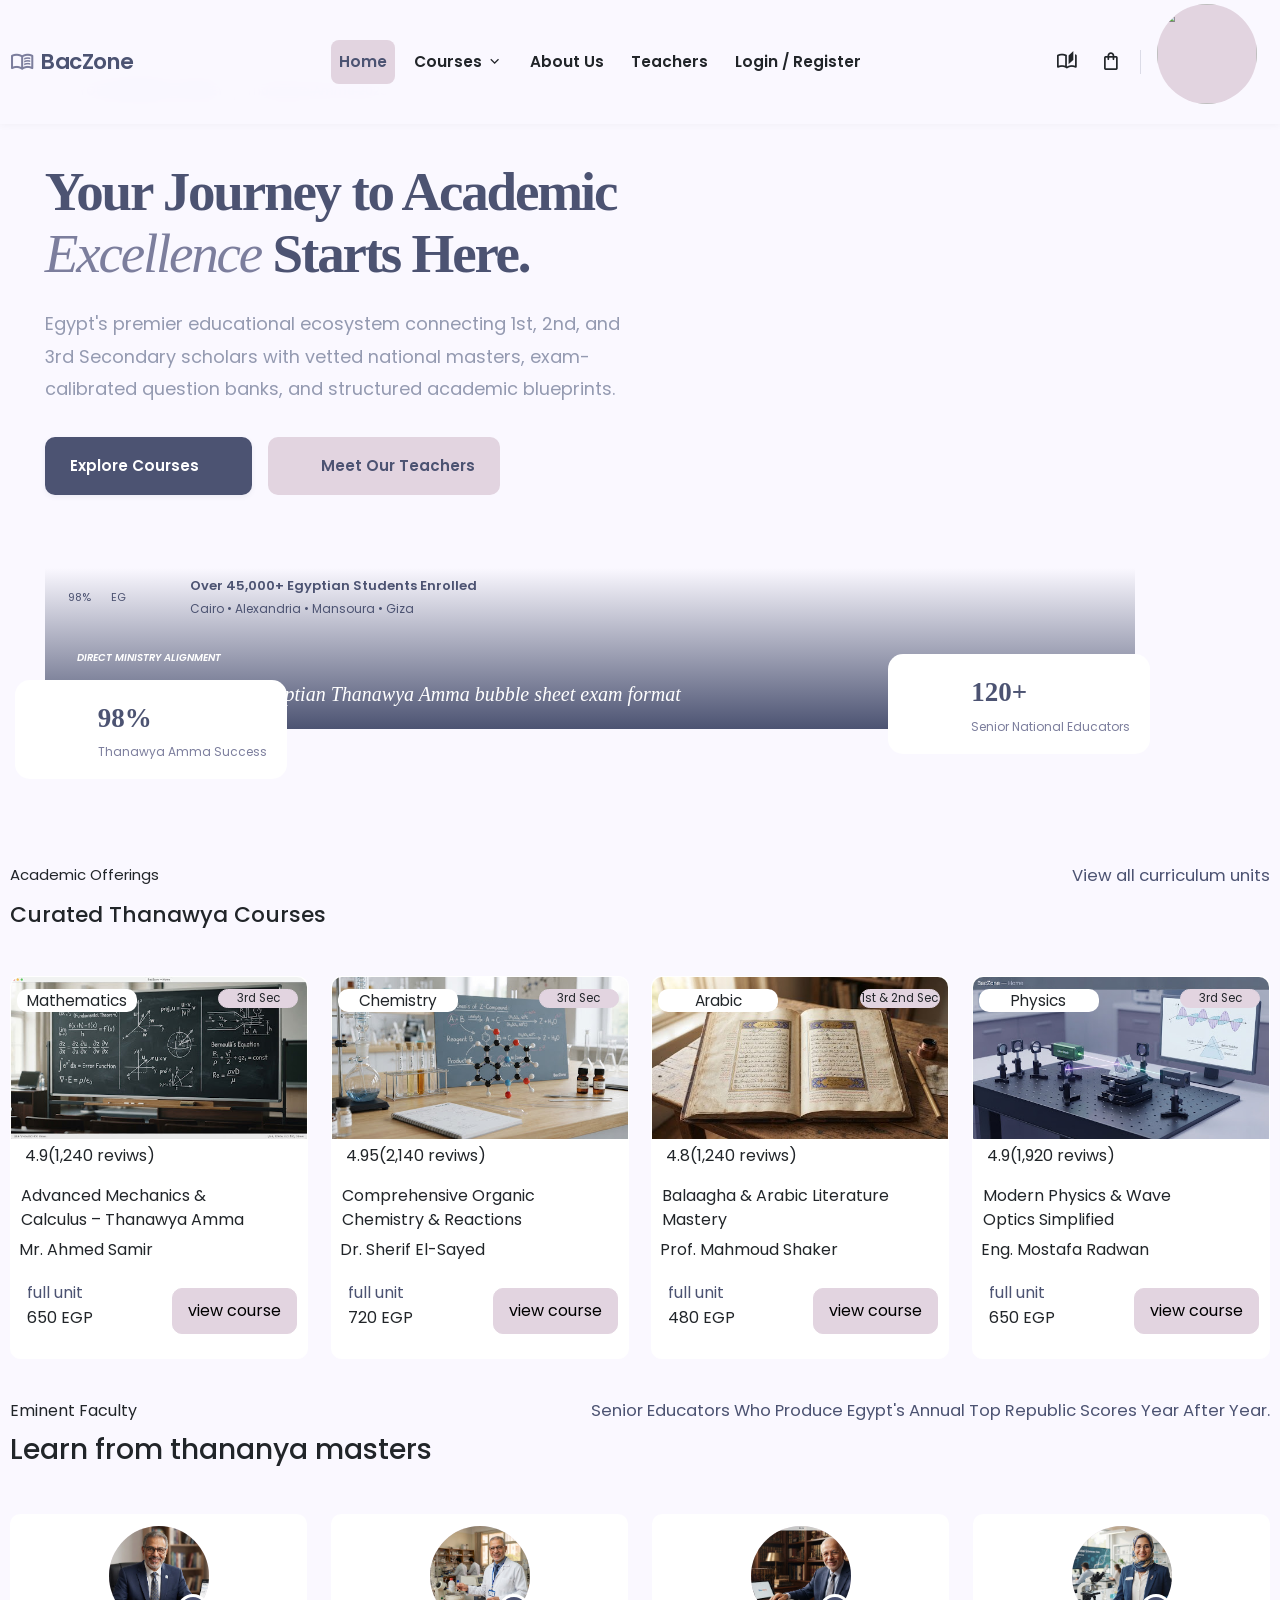
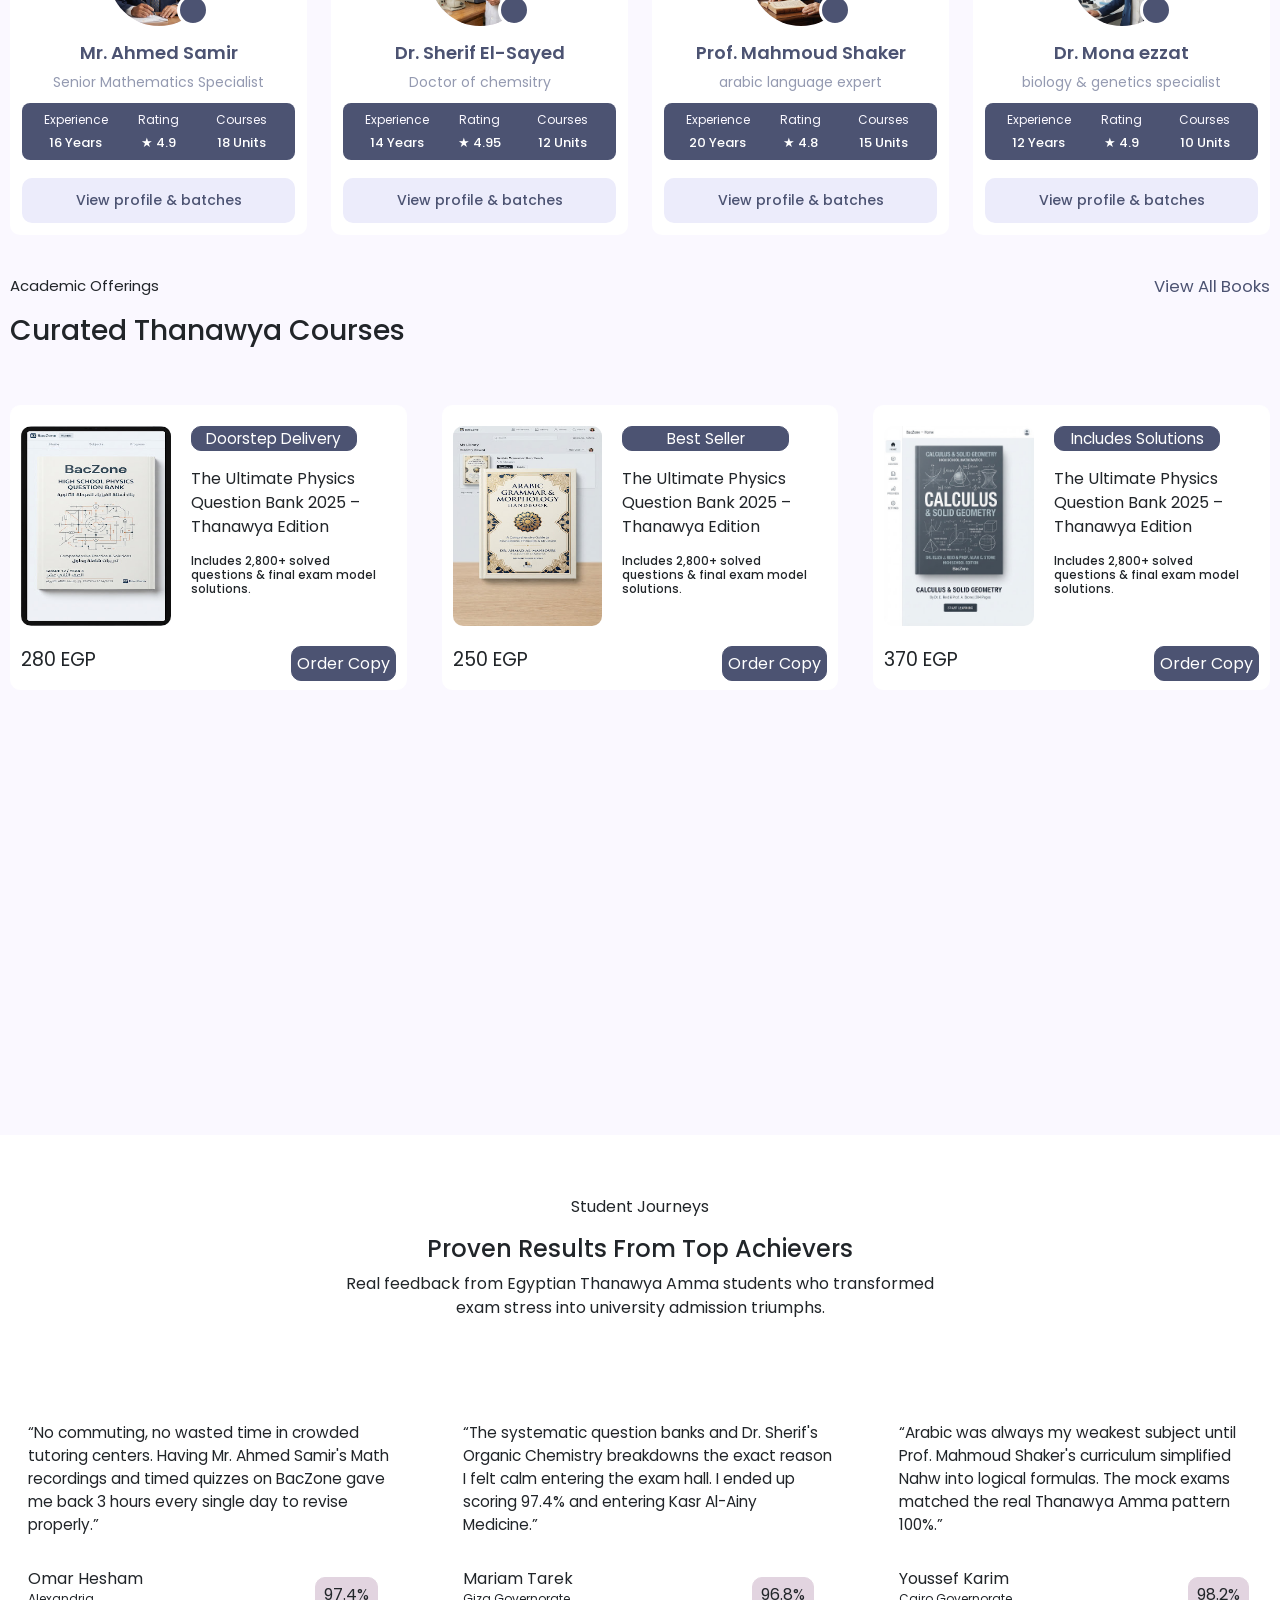
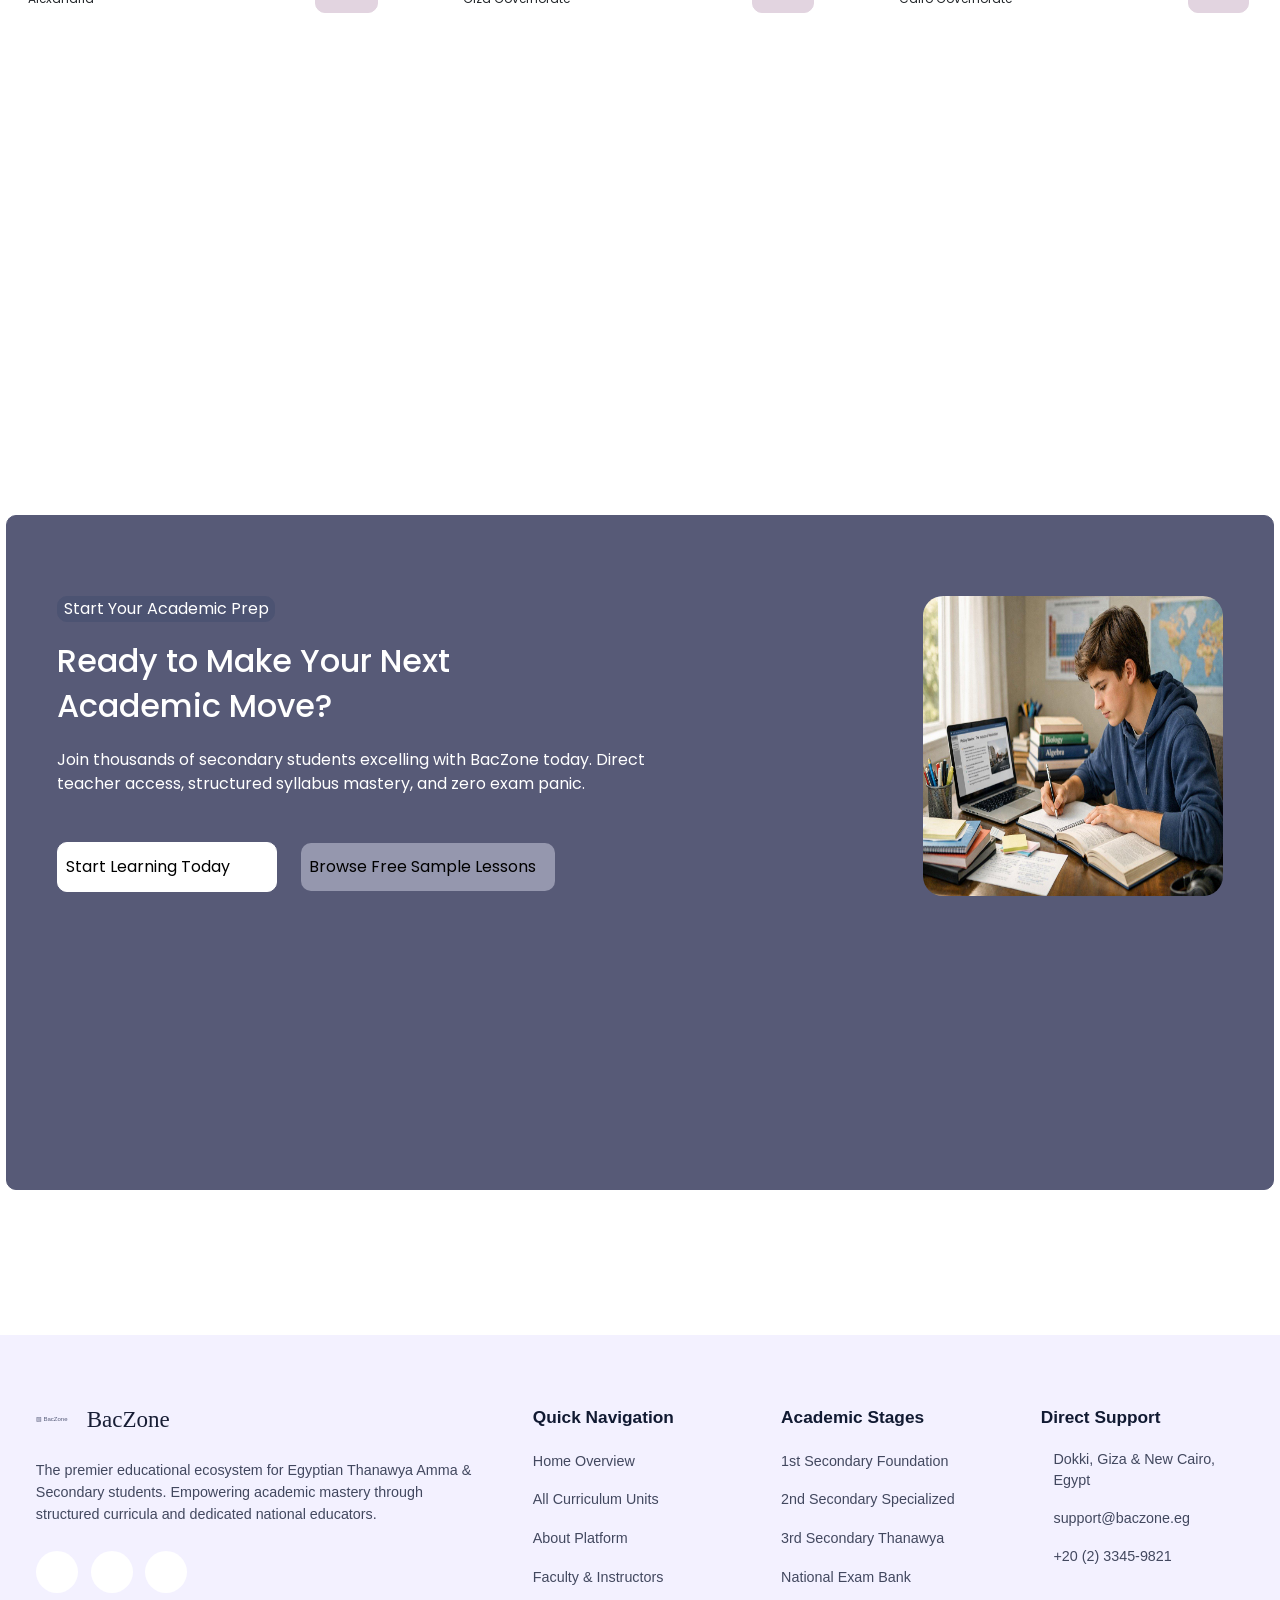
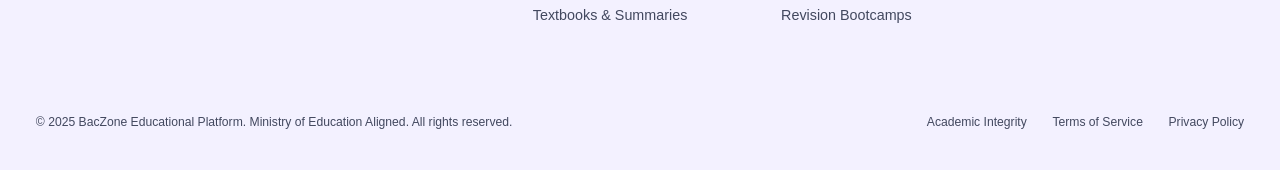
==== commit 5bd91479: "home-profile-finished" ====
--- a/index.html
+++ b/index.html
@@ -169,7 +169,12 @@
     </nav>
 </header>
 
-<section class="hero-section section">
+
+  
+
+
+
+<section class="hero-section">
     <div class="hero-content">
 
         <div class="hero-label">
@@ -379,22 +384,22 @@
 
         <!-- ahmed start profile view -->
         <section class="profile">
-            <header class="profile-header">
+            <div class="profile-header">
                 <div class="profile-title">
                     <p class="grades-pargraph">eminent faculty</p>
                     <h3 class="grades-title">Learn from thananya masters</h3>
                 </div>
                 <p class="profile-desc">senior educators who produce Egypt's annual top Republic scores year after
                     year.</p>
-            </header>
+            </div>
 
             <div class="profile-cards">
                 <div class="profile-card">
                     <div class="profile-image">
                         <img class="profile-img" src="image/profile-1.jpg" alt="Teacher photo" />
-                        <span class="profile-verfied"><img
-                                src="SVG-Icons/verified_24dp_E3E3E3_FILL0_wght400_GRAD0_opsz24.svg"
-                                alt="verified"></span>
+                        <span class="profile-verfied">
+                            <i class="fa-regular fa-circle-check"></i>
+                        </span>
                     </div>
                     <div class="profile-info">
                         <div class="profile-name-job">
@@ -421,9 +426,9 @@
                 <div class="profile-card">
                     <div class="profile-image">
                         <img class="profile-img" src="image/profile-2.jpg" />
-                        <span class="profile-verfied"><img
-                                src="SVG-Icons/verified_24dp_E3E3E3_FILL0_wght400_GRAD0_opsz24.svg"
-                                alt="verified"></span>
+                        <span class="profile-verfied">
+                            <i class="fa-regular fa-circle-check"></i>
+                        </span>
                     </div>
                     <div class="profile-info">
                         <div class="profile-name-job">
@@ -450,9 +455,9 @@
                 <div class="profile-card">
                     <div class="profile-image">
                         <img class="profile-img" src="image/profile-3.jpg" />
-                        <span class="profile-verfied"><img
-                                src="SVG-Icons/verified_24dp_E3E3E3_FILL0_wght400_GRAD0_opsz24.svg"
-                                alt="verified"></span>
+                        <span class="profile-verfied">
+                            <i class="fa-regular fa-circle-check"></i>
+                        </span>
                     </div>
                     <div class="profile-info">
                         <div class="profile-name-job">
@@ -479,9 +484,9 @@
                 <div class="profile-card">
                     <div class="profile-image">
                         <img class="profile-img" src="image/profile-4.jpg" />
-                        <span class="profile-verfied"><img
-                                src="SVG-Icons/verified_24dp_E3E3E3_FILL0_wght400_GRAD0_opsz24.svg"
-                                alt="verified"></span>
+                        <span class="profile-verfied">
+                            <i class="fa-regular fa-circle-check"></i>
+                        </span>
                     </div>
                     <div class="profile-info">
                         <div class="profile-name-job">
--- a/stylesheet/style.css
+++ b/stylesheet/style.css
@@ -1,600 +1,606 @@
 .baczone-header {
-    position: fixed;
-    top: 0;
-    left: 0;
-    right: 0;
-    z-index: 1050;
-    background-color: rgba(250, 248, 255, 0.95);
-    backdrop-filter: blur(16px);
-    box-shadow: 0 1px 8px rgba(0, 0, 0, 0.04);
+   position: fixed;
+   top: 0;
+   left: 0;
+   right: 0;
+   z-index: 1050;
+   background-color: rgba(250, 248, 255, 0.95);
+   backdrop-filter: blur(16px);
+   box-shadow: 0 1px 8px rgba(0, 0, 0, 0.04);
 }
 
 .baczone-navbar {
-    min-height: clamp(70px, 5.6vw, 80px);
-    padding: 0;
+   min-height: clamp(70px, 5.6vw, 80px);
+   padding: 0;
 }
 
 .navbar-container {
-    width: 100%;
-    max-width: none;
-    padding: 0 10px;
-    display: flex;
-    align-items: center;
-    justify-content: space-between;
-    gap: clamp(10px, 1.25vw, 18px);
+   width: 100%;
+   max-width: none;
+   padding: 0 10px;
+   display: flex;
+   align-items: center;
+   justify-content: space-between;
+   gap: clamp(10px, 1.25vw, 18px);
 }
 
 .navbar-brand-area {
-    flex-shrink: 0;
+   flex-shrink: 0;
 }
 
 .baczone-brand {
-    display: flex;
-    align-items: center;
-    gap: clamp(5px, 0.55vw, 8px);
-    margin: 0;
-    padding: 0;
-    color: var(--dark-blue);
-    text-decoration: none;
+   display: flex;
+   align-items: center;
+   gap: clamp(5px, 0.55vw, 8px);
+   margin: 0;
+   padding: 0;
+   color: var(--dark-blue);
+   text-decoration: none;
 }
 
 .brand-logo {
-    width: auto;
-    height: clamp(26px, 2.25vw, 32px);
-    object-fit: contain;
+   width: auto;
+   height: clamp(26px, 2.25vw, 32px);
+   object-fit: contain;
 }
 
 .brand-icon {
-    color: var(--purple-gray);
-    font-size: clamp(23px, 1.9vw, 27px);
+   color: var(--purple-gray);
+   font-size: clamp(23px, 1.9vw, 27px);
 }
 
 .brand-name {
-    font-size: clamp(20px, 1.7vw, 24px);
-    font-weight: 600;
-    letter-spacing: -0.5px;
-    white-space: nowrap;
+   font-size: clamp(20px, 1.7vw, 24px);
+   font-weight: 600;
+   letter-spacing: -0.5px;
+   white-space: nowrap;
 }
 
 .baczone-brand:hover {
-    color: var(--purple-gray);
+   color: var(--purple-gray);
 }
 
 #baczoneNavbar {
-    align-items: center;
-    min-width: 0;
+   align-items: center;
+   min-width: 0;
 }
 
 .main-nav {
-    display: flex;
-    flex: 1;
-    align-items: center;
-    justify-content: center;
-    gap: clamp(8px, 0.85vw, 12px);
-    margin: 0 clamp(6px, 0.85vw, 12px);
+   display: flex;
+   flex: 1;
+   align-items: center;
+   justify-content: center;
+   gap: clamp(8px, 0.85vw, 12px);
+   margin: 0 clamp(6px, 0.85vw, 12px);
 }
 
 .main-nav .nav-link {
-    display: flex;
-    align-items: center;
-    justify-content: center;
-    gap: clamp(3px, 0.35vw, 5px);
-    padding: clamp(8px, 0.85vw, 12px) clamp(7px, 0.7vw, 10px);
-    border: none;
-    border-radius: 8px;
-    background: transparent;
-    color: var(--text-gray);
-    font-size: clamp(15px, 1.2vw, 17px);
-    font-weight: 600;
-    text-decoration: none;
-    white-space: nowrap;
-    transition: background-color 0.2s ease, color 0.2s ease;
+   display: flex;
+   align-items: center;
+   justify-content: center;
+   gap: clamp(3px, 0.35vw, 5px);
+   padding: clamp(8px, 0.85vw, 12px) clamp(7px, 0.7vw, 10px);
+   border: none;
+   border-radius: 8px;
+   background: transparent;
+   color: var(--text-gray);
+   font-size: clamp(15px, 1.2vw, 17px);
+   font-weight: 600;
+   text-decoration: none;
+   white-space: nowrap;
+   transition:
+      background-color 0.2s ease,
+      color 0.2s ease;
 }
 
 .main-nav .nav-link:hover {
-    color: var(--dark-blue);
-    background-color: var(--light-lavender);
+   color: var(--dark-blue);
+   background-color: var(--light-lavender);
 }
 
 .main-nav .nav-link.active {
-    color: var(--dark-blue);
-    background-color: var(--pink);
+   color: var(--dark-blue);
+   background-color: var(--pink);
 }
 
 .main-nav .courses-toggle::after {
-    display: none;
+   display: none;
 }
 
 .dropdown-icon {
-    font-size: clamp(16px, 1.35vw, 19px);
-    transition: transform 0.2s ease;
+   font-size: clamp(16px, 1.35vw, 19px);
+   transition: transform 0.2s ease;
 }
 
 .courses-dropdown:hover .dropdown-icon,
 .courses-dropdown:focus-within .dropdown-icon,
 .courses-dropdown.show .dropdown-icon {
-    transform: rotate(180deg);
+   transform: rotate(180deg);
 }
 
 .courses-dropdown {
-    position: relative;
+   position: relative;
 }
 
 .mega-menu {
-    position: absolute;
-    top: 100%;
-    left: 55%;
-    width: clamp(600px, 58vw, 760px);
-    margin: 0;
-    padding: clamp(8px, 0.85vw, 12px) 0 0;
-    border: none;
-    border-radius: 0;
-    background: transparent;
-    transform: translateX(-50%);
-    box-shadow: none;
+   position: absolute;
+   top: 100%;
+   left: 55%;
+   width: clamp(600px, 58vw, 760px);
+   margin: 0;
+   padding: clamp(8px, 0.85vw, 12px) 0 0;
+   border: none;
+   border-radius: 0;
+   background: transparent;
+   transform: translateX(-50%);
+   box-shadow: none;
 }
 
 .mega-menu-grid {
-    display: grid;
-    grid-template-columns: repeat(3, minmax(0, 1fr));
-    gap: clamp(12px, 1.7vw, 24px);
-    padding: clamp(14px, 1.7vw, 24px);
-    border-radius: 12px;
-    background-color: var(--white);
-    box-shadow: 0 10px 30px rgba(76, 83, 114, 0.12);
+   display: grid;
+   grid-template-columns: repeat(3, minmax(0, 1fr));
+   gap: clamp(12px, 1.7vw, 24px);
+   padding: clamp(14px, 1.7vw, 24px);
+   border-radius: 12px;
+   background-color: var(--white);
+   box-shadow: 0 10px 30px rgba(76, 83, 114, 0.12);
 }
 
 .course-column {
-    min-width: 0;
-    padding: clamp(10px, 1.2vw, 16px);
-    border-radius: 9px;
-    background-color: var(--light-purple);
+   min-width: 0;
+   padding: clamp(10px, 1.2vw, 16px);
+   border-radius: 9px;
+   background-color: var(--light-purple);
 }
 
 .featured-column {
-    background-color: rgba(226, 212, 224, 0.6);
+   background-color: rgba(226, 212, 224, 0.6);
 }
 
 .course-heading {
-    display: flex;
-    align-items: center;
-    gap: clamp(5px, 0.55vw, 8px);
-    margin-bottom: clamp(10px, 1vw, 14px);
-    padding-bottom: clamp(7px, 0.7vw, 10px);
-    border-bottom: 1px solid rgba(124, 126, 157, 0.12);
+   display: flex;
+   align-items: center;
+   gap: clamp(5px, 0.55vw, 8px);
+   margin-bottom: clamp(10px, 1vw, 14px);
+   padding-bottom: clamp(7px, 0.7vw, 10px);
+   border-bottom: 1px solid rgba(124, 126, 157, 0.12);
 }
 
 .course-heading .material-symbols-outlined {
-    color: var(--purple-gray);
-    font-size: clamp(18px, 1.5vw, 21px);
+   color: var(--purple-gray);
+   font-size: clamp(18px, 1.5vw, 21px);
 }
 
 .course-heading h4 {
-    margin: 0;
-    color: var(--dark-blue);
-    font-size: clamp(13px, 1.1vw, 15px);
-    font-weight: 700;
-    white-space: nowrap;
+   margin: 0;
+   color: var(--dark-blue);
+   font-size: clamp(13px, 1.1vw, 15px);
+   font-weight: 700;
+   white-space: nowrap;
 }
 
 .course-column ul {
-    display: flex;
-    flex-direction: column;
-    gap: clamp(6px, 0.7vw, 10px);
-    margin: 0;
-    padding: 0;
-    list-style: none;
+   display: flex;
+   flex-direction: column;
+   gap: clamp(6px, 0.7vw, 10px);
+   margin: 0;
+   padding: 0;
+   list-style: none;
 }
 
 .course-column li a {
-    display: block;
-    color: var(--text-gray);
-    font-size: clamp(12px, 0.95vw, 13px);
-    font-weight: 400;
-    line-height: 1.6;
-    text-decoration: none;
-    transition: color 0.2s ease;
+   display: block;
+   color: var(--text-gray);
+   font-size: clamp(12px, 0.95vw, 13px);
+   font-weight: 400;
+   line-height: 1.6;
+   text-decoration: none;
+   transition: color 0.2s ease;
 }
 
 .course-column li a:hover {
-    color: var(--purple-gray);
+   color: var(--purple-gray);
 }
 
 .navbar-actions {
-    display: flex;
-    align-items: center;
-    justify-content: flex-end;
-    gap: clamp(5px, 0.7vw, 10px);
-    flex-shrink: 0;
+   display: flex;
+   align-items: center;
+   justify-content: flex-end;
+   gap: clamp(5px, 0.7vw, 10px);
+   flex-shrink: 0;
 }
 
 .navbar-action {
-    position: relative;
-    display: flex;
-    align-items: center;
-    justify-content: center;
-    width: clamp(32px, 2.7vw, 38px);
-    height: clamp(32px, 2.7vw, 38px);
-    border-radius: 8px;
-    color: var(--text-gray);
-    text-decoration: none;
-    transition: color 0.2s ease, background-color 0.2s ease;
+   position: relative;
+   display: flex;
+   align-items: center;
+   justify-content: center;
+   width: clamp(32px, 2.7vw, 38px);
+   height: clamp(32px, 2.7vw, 38px);
+   border-radius: 8px;
+   color: var(--text-gray);
+   text-decoration: none;
+   transition:
+      color 0.2s ease,
+      background-color 0.2s ease;
 }
 
 .navbar-action .material-symbols-outlined {
-    font-size: clamp(21px, 1.7vw, 24px);
+   font-size: clamp(21px, 1.7vw, 24px);
 }
 
 .navbar-action:hover {
-    color: var(--purple-gray);
-    background-color: var(--light-lavender);
+   color: var(--purple-gray);
+   background-color: var(--light-lavender);
 }
 
 .cart-count {
-    position: absolute;
-    top: 0;
-    right: 0;
-    display: flex;
-    align-items: center;
-    justify-content: center;
-    min-width: clamp(16px, 1.3vw, 18px);
-    height: clamp(16px, 1.3vw, 18px);
-    padding: 0 4px;
-    border-radius: 50px;
-    background-color: var(--red);
-    color: var(--white);
-    font-size: clamp(9px, 0.7vw, 10px);
-    font-weight: 700;
+   position: absolute;
+   top: 0;
+   right: 0;
+   display: flex;
+   align-items: center;
+   justify-content: center;
+   min-width: clamp(16px, 1.3vw, 18px);
+   height: clamp(16px, 1.3vw, 18px);
+   padding: 0 4px;
+   border-radius: 50px;
+   background-color: var(--red);
+   color: var(--white);
+   font-size: clamp(9px, 0.7vw, 10px);
+   font-weight: 700;
 }
 
 .notification-badge {
-    position: absolute;
-    top: -5px;
-    right: -5px;
-    width: clamp(16px, 1.3vw, 18px);
-    height: clamp(16px, 1.3vw, 18px);
-    display: flex;
-    align-items: center;
-    justify-content: center;
-    background-color: var(--purple-gray);
-    color: var(--white);
-    font-size: clamp(9px, 0.7vw, 10px);
-    border-radius: 50%;
+   position: absolute;
+   top: -5px;
+   right: -5px;
+   width: clamp(16px, 1.3vw, 18px);
+   height: clamp(16px, 1.3vw, 18px);
+   display: flex;
+   align-items: center;
+   justify-content: center;
+   background-color: var(--purple-gray);
+   color: var(--white);
+   font-size: clamp(9px, 0.7vw, 10px);
+   border-radius: 50%;
 }
 
 .navbar-divider {
-    width: 1px;
-    height: clamp(20px, 1.8vw, 25px);
-    margin: 0 3px;
-    background-color: rgba(148, 154, 177, 0.3);
+   width: 1px;
+   height: clamp(20px, 1.8vw, 25px);
+   margin: 0 3px;
+   background-color: rgba(148, 154, 177, 0.3);
 }
 
 .profile-link {
-    display: flex;
-    align-items: center;
-    gap: clamp(6px, 0.7vw, 10px);
-    padding: 4px;
-    border-radius: 30px;
-    color: var(--dark-blue);
-    text-decoration: none;
-    font-size: clamp(12px, 1vw, 14px);
-    white-space: nowrap;
-    transition: box-shadow 0.2s ease;
+   display: flex;
+   align-items: center;
+   gap: clamp(6px, 0.7vw, 10px);
+   padding: 4px;
+   border-radius: 30px;
+   color: var(--dark-blue);
+   text-decoration: none;
+   font-size: clamp(12px, 1vw, 14px);
+   white-space: nowrap;
+   transition: box-shadow 0.2s ease;
 }
 
 .profile-link:hover {
-    color: var(--dark-blue);
-    box-shadow: 0 0 0 2px rgba(124, 126, 157, 0.2);
+   color: var(--dark-blue);
+   box-shadow: 0 0 0 2px rgba(124, 126, 157, 0.2);
 }
 
 .profile-image {
-    width: clamp(32px, 2vw, 40px);
-    height: clamp(32px, 2vw, 40px);
-    border-radius: 50%;
-    background-color: var(--pink);
+   width: clamp(32px, 2vw, 40px);
+   height: clamp(32px, 2vw, 40px);
+   border-radius: 50%;
+   background-color: var(--pink);
 }
 
 .profile-name {
-    color: var(--dark-blue);
-    font-size: clamp(12px, 1vw, 14px);
-    font-weight: 600;
-    white-space: nowrap;
+   color: var(--dark-blue);
+   font-size: clamp(12px, 1vw, 14px);
+   font-weight: 600;
+   white-space: nowrap;
 }
 
 .site-header .navbar-toggler {
-    border: 1px solid var(--blue-gray);
-    padding: clamp(6px, 0.7vw, 8px) clamp(8px, 0.85vw, 10px);
+   border: 1px solid var(--blue-gray);
+   padding: clamp(6px, 0.7vw, 8px) clamp(8px, 0.85vw, 10px);
 }
 
 .site-header .navbar-toggler:focus {
-    box-shadow: 0 0 0 3px var(--pink);
+   box-shadow: 0 0 0 3px var(--pink);
 }
 
 .site-header .dropdown-toggle::after {
-    margin-left: 8px;
-    vertical-align: 0.15em;
-    border-top: 0.35em solid;
-    border-right: 0.35em solid transparent;
-    border-bottom: 0;
-    border-left: 0.35em solid transparent;
-}
-.course-column{
+   margin-left: 8px;
+   vertical-align: 0.15em;
+   border-top: 0.35em solid;
+   border-right: 0.35em solid transparent;
+   border-bottom: 0;
+   border-left: 0.35em solid transparent;
+}
+.course-column {
    background-color: var(--pink);
 }
 
 /* /////////////////////// */
 .hero-section {
-   
-    display: grid;
-    grid-template-columns: 1.15fr 0.85fr;
-    align-items: center;
-    gap: 50px;
-    padding: 70px 3.5%;
-    background-color: var(--light-lavender);
-    overflow: hidden;
+   display: grid;
+   grid-template-columns: 1.15fr 0.85fr;
+   align-items: center;
+   gap: 50px;
+   padding: 70px 3.5%;
+   background-color: var(--light-lavender);
+   overflow: hidden;
 }
 
 .hero-content {
-    min-width: 0;
+   min-width: 0;
 }
 
 .hero-label {
-    display: inline-flex;
-    align-items: center;
-    flex-wrap: wrap;
-    gap: 10px;
-    padding: 12px 16px;
-    margin-bottom: 25px;
-    background-color: var(--light-purple);
-    border-radius: 30px;
-    color: var(--dark-blue);
-    font-size: 12px;
-    font-weight: 500;
+   display: inline-flex;
+   align-items: center;
+   flex-wrap: wrap;
+   gap: 10px;
+   padding: 12px 16px;
+   margin-bottom: 25px;
+   background-color: var(--light-purple);
+   border-radius: 30px;
+   color: var(--dark-blue);
+   font-size: 12px;
+   font-weight: 500;
 }
 
 .label-dot {
-    width: 8px;
-    height: 8px;
-    background-color: var(--purple-gray);
-    border-radius: 50%;
-    flex-shrink: 0;
+   width: 8px;
+   height: 8px;
+   background-color: var(--purple-gray);
+   border-radius: 50%;
+   flex-shrink: 0;
 }
 
 .label-divider {
-    width: 1px;
-    height: 18px;
-    background-color: var(--blue-gray);
+   width: 1px;
+   height: 18px;
+   background-color: var(--blue-gray);
 }
 
 .hero-title {
-    margin: 0 0 25px;
-    color: var(--dark-blue);
-    font-family: Georgia, serif;
-    font-size: clamp(34px, 3.6vw, 54px);
-    font-weight: 700;
-    line-height: 1.2;
+   margin: 0 0 25px;
+   color: var(--dark-blue);
+   font-family: Georgia, serif;
+   font-size: clamp(34px, 3.6vw, 54px);
+   font-weight: 700;
+   line-height: 1.2;
 }
 
 .hero-title em {
-    color: var(--purple-gray);
-    font-style: italic;
-    font-weight: 400;
+   color: var(--purple-gray);
+   font-style: italic;
+   font-weight: 400;
 }
 
 .hero-description {
-    max-width: 650px;
-    margin: 0 0 35px;
-    color: var(--purple-gray);
-    font-size: 16px;
-    line-height: 1.9;
+   max-width: 650px;
+   margin: 0 0 35px;
+   color: var(--purple-gray);
+   font-size: 16px;
+   line-height: 1.9;
 }
 
 .hero-buttons {
-    display: flex;
-    align-items: center;
-    flex-wrap: wrap;
-    gap: 18px;
-    margin-bottom: 45px;
+   display: flex;
+   align-items: center;
+   flex-wrap: wrap;
+   gap: 18px;
+   margin-bottom: 45px;
 }
 
 .hero-btn {
-    display: inline-flex;
-    align-items: center;
-    justify-content: center;
-    gap: 12px;
-    min-height: 58px;
-    padding: 0 25px;
-    border-radius: 12px;
-    text-decoration: none;
-    font-size: 15px;
-    font-weight: 500;
-    transition: transform 0.3s ease, box-shadow 0.3s ease, background-color 0.3s ease;
+   display: inline-flex;
+   align-items: center;
+   justify-content: center;
+   gap: 12px;
+   min-height: 58px;
+   padding: 0 25px;
+   border-radius: 12px;
+   text-decoration: none;
+   font-size: 15px;
+   font-weight: 500;
+   transition:
+      transform 0.3s ease,
+      box-shadow 0.3s ease,
+      background-color 0.3s ease;
 }
 
 .primary-btn {
-    background-color: var(--dark-blue);
-    color: var(--white);
-    border: 1px solid transparent;
-    box-shadow: 0 4px 10px var(--light-purple);
+   background-color: var(--dark-blue);
+   color: var(--white);
+   border: 1px solid transparent;
+   box-shadow: 0 4px 10px var(--light-purple);
 }
 
 .primary-btn:hover {
-    background-color: var(--purple-gray);
-    color: var(--white);
-    transform: translateY(-4px);
-    box-shadow: 0 10px 25px var(--purple-gray);
+   background-color: var(--purple-gray);
+   color: var(--white);
+   transform: translateY(-4px);
+   box-shadow: 0 10px 25px var(--purple-gray);
 }
 
 .secondary-btn {
-    background-color: var(--light-purple);
-    color: var(--dark-blue);
-    border: 1px solid transparent;
-    box-shadow: 0 4px 10px var(--light-purple);
+   background-color: var(--light-purple);
+   color: var(--dark-blue);
+   border: 1px solid transparent;
+   box-shadow: 0 4px 10px var(--light-purple);
 }
 
 .secondary-btn:hover {
-    background-color: var(--pink);
-    color: var(--dark-blue);
-    transform: translateY(-4px);
-    box-shadow: 0 10px 25px var(--purple-gray);
+   background-color: var(--pink);
+   color: var(--dark-blue);
+   transform: translateY(-4px);
+   box-shadow: 0 10px 25px var(--purple-gray);
 }
 
 .hero-btn:active {
-    transform: translateY(-1px) scale(0.98);
-    box-shadow: 0 4px 10px var(--purple-gray);
+   transform: translateY(-1px) scale(0.98);
+   box-shadow: 0 4px 10px var(--purple-gray);
 }
 
 .button-icon {
-    display: inline-flex;
-    align-items: center;
-    justify-content: center;
-    width: 20px;
-    height: 20px;
-    flex-shrink: 0;
+   display: inline-flex;
+   align-items: center;
+   justify-content: center;
+   width: 20px;
+   height: 20px;
+   flex-shrink: 0;
 }
 
 .hero-stats {
-    display: flex;
-    align-items: center;
-    gap: 15px;
-    width: fit-content;
-    max-width: 100%;
-    padding: 12px 18px;
-    background-color: var(--light-purple);
-    border-radius: 40px;
+   display: flex;
+   align-items: center;
+   gap: 15px;
+   width: fit-content;
+   max-width: 100%;
+   padding: 12px 18px;
+   background-color: var(--light-purple);
+   border-radius: 40px;
 }
 
 .stats-badges {
-    display: flex;
-    align-items: center;
-    gap: 5px;
-    flex-shrink: 0;
+   display: flex;
+   align-items: center;
+   gap: 5px;
+   flex-shrink: 0;
 }
 
 .stats-badges span {
-    display: flex;
-    align-items: center;
-    justify-content: center;
-    width: 34px;
-    height: 34px;
-    border-radius: 50%;
-    background-color: var(--light-lavender);
-    color: var(--dark-blue);
-    font-size: 11px;
+   display: flex;
+   align-items: center;
+   justify-content: center;
+   width: 34px;
+   height: 34px;
+   border-radius: 50%;
+   background-color: var(--light-lavender);
+   color: var(--dark-blue);
+   font-size: 11px;
 }
 
 .stats-icon {
-    display: inline-block;
-    flex-shrink: 0;
+   display: inline-block;
+   flex-shrink: 0;
 }
 
 .stats-text {
-    display: flex;
-    flex-direction: column;
-    gap: 4px;
-    color: var(--dark-blue);
-    font-size: 12px;
+   display: flex;
+   flex-direction: column;
+   gap: 4px;
+   color: var(--dark-blue);
+   font-size: 12px;
 }
 
 .stats-text strong {
-    font-size: 13px;
-    font-weight: 600;
+   font-size: 13px;
+   font-weight: 600;
 }
 
 .hero-visual {
-    position: relative;
-    min-width: 0;
-    padding: 25px 0;
+   position: relative;
+   min-width: 0;
+   padding: 25px 0;
 }
 
 .hero-image {
-    width: 100%;
-    height: 530px;
-    overflow: hidden;
-    border-radius: 22px;
-    background-color: var(--light-purple);
+   width: 100%;
+   height: 530px;
+   overflow: hidden;
+   border-radius: 22px;
+   background-color: var(--light-purple);
 }
 
 .hero-image img {
-    display: block;
-    width: 100%;
-    height: 100%;
-    object-fit: cover;
+   display: block;
+   width: 100%;
+   height: 100%;
+   object-fit: cover;
 }
 
 .floating-card {
-    position: absolute;
-    z-index: 2;
-    display: flex;
-    align-items: center;
-    gap: 15px;
-    padding: 18px 20px;
-    background-color: var(--white);
-    border-radius: 15px;
-    box-shadow: 0 8px 30px var(--light-purple);
+   position: absolute;
+   z-index: 2;
+   display: flex;
+   align-items: center;
+   gap: 15px;
+   padding: 18px 20px;
+   background-color: var(--white);
+   border-radius: 15px;
+   box-shadow: 0 8px 30px var(--light-purple);
 }
 .achievement-card {
-    top: 0;
-    left: -30px;
+   top: 0;
+   left: -30px;
 }
 
 .educators-card {
-    right: -15px;
-    bottom: 0;
+   right: -15px;
+   bottom: 0;
 }
 
 .card-icon {
-    display: inline-block;
-    flex-shrink: 0;
-    width: 48px;
-    height: 48px;
-    border-radius: 12px;
-    background-color: var(--light-purple);
+   display: inline-block;
+   flex-shrink: 0;
+   width: 48px;
+   height: 48px;
+   border-radius: 12px;
+   background-color: var(--light-purple);
 }
 
 .card-text {
-    display: flex;
-    flex-direction: column;
-    gap: 5px;
-    white-space: nowrap;
+   display: flex;
+   flex-direction: column;
+   gap: 5px;
+   white-space: nowrap;
 }
 
 .card-text strong {
-    color: var(--dark-blue);
-    font-family: Georgia, serif;
-    font-size: 27px;
+   color: var(--dark-blue);
+   font-family: Georgia, serif;
+   font-size: 27px;
 }
 
 .card-text span {
-    color: var(--purple-gray);
-    font-size: 12px;
+   color: var(--purple-gray);
+   font-size: 12px;
 }
 
 .image-caption {
-    position: absolute;
-    right: 0;
-    bottom: 25px;
-    left: 0;
-    padding: 70px 22px 20px;
-    background: linear-gradient(transparent, var(--dark-blue));
-    border-radius: 0 0 22px 22px;
-    color: var(--white);
+   position: absolute;
+   right: 0;
+   bottom: 25px;
+   left: 0;
+   padding: 70px 22px 20px;
+   background: linear-gradient(transparent, var(--dark-blue));
+   border-radius: 0 0 22px 22px;
+   color: var(--white);
 }
 
 .image-caption span {
-    display: inline-block;
-    margin-bottom: 8px;
-    padding: 6px 10px;
-    background-color: var(--light-purple);
-    border-radius: 6px;
-    font-size: 10px;
+   display: inline-block;
+   margin-bottom: 8px;
+   padding: 6px 10px;
+   background-color: var(--light-purple);
+   border-radius: 6px;
+   font-size: 10px;
 }
 
 .image-caption h3 {
-    margin: 0;
-    font-family: Georgia, serif;
-    font-size: 20px;
-    line-height: 1.5;
+   margin: 0;
+   font-family: Georgia, serif;
+   font-size: 20px;
+   line-height: 1.5;
 }
 
 main,
@@ -935,8 +941,6 @@
    justify-content: space-between;
    padding-right: 50px;
 }
-
-
 
 .footer {
    width: 100%;
@@ -1787,30 +1791,28 @@
    max-width: 100%;
 }
 
-
 /* ahmed start profile view */
 .profile-header {
    display: flex;
    justify-content: space-between;
-   align-items: flex-end;
+   /* align-items: flex-end; */
    padding: 40px 10px;
 }
 
-.profile-header .grades-pargraph{
-    text-transform: capitalize;
-}
-
-.profile-header .grades-title{
-    font-size: clamp(22px, calc(18px + 1.1vw), 32px);
-    line-height: 1.2;
-    margin-top: 10px;
-    text-transform: capitalize;
+.profile-header .grades-pargraph {
+   text-transform: capitalize;
+}
+
+.profile-header .grades-title {
+   line-height: 1.2;
+   margin-top: 10px;
+   /* text-transform: capitalize; */
 }
 
 .profile-header .profile-desc {
    color: var(--dark-blue);
-    font-size: clamp(13px, calc(12px + 0.3vw), 15px);
-    text-transform: capitalize;
+   font-size: clamp(14px, 1.3vw, 28px);
+   text-transform: capitalize;
 }
 
 .profile-cards {
@@ -1840,35 +1842,43 @@
    width: 100%;
    height: 100%;
    border-radius: 100%;
+   object-fit: cover;
+   display: block;
 }
 
 .profile-image .profile-verfied {
    position: absolute;
-   bottom: -2px;
-   right: -2px;
+   bottom: 0px;
+   right: 0px;
    width: 32px;
    height: 32px;
    background-color: var(--dark-blue);
    border: 3px solid var(--white);
    border-radius: 50%;
-   display: grid;
-   place-items: center;
-}
-
-.profile-verfied img {
-   width: 20px;
-   height: 20px;
+   display: flex;
+   justify-content: center;
+   align-items: center;
+   color: var(--white);
+   line-height: 1;
+}
+
+.profile-image .profile-verfied i{
+   font-size: 14px;
+   line-height: 1;
+   display: flex;
+   align-items: center;
+   justify-content: center;
 }
 
 .profile-name {
    text-align: center;
-    font-size: clamp(16px, calc(15px + 0.25vw), 18px);
+   font-size: clamp(16px, 1.75vw, 18px);
    font-weight: 600;
    color: var(--dark-blue);
 }
 .profile-job {
    text-align: center;
-    font-size: clamp(12px, calc(11px + 0.3vw), 14px);
+   font-size: clamp(12px, 1.4vw, 14px);
    color: var(--blue-gray);
    margin-top: 4px;
 }
@@ -1884,46 +1894,47 @@
 }
 
 .profile-stat {
-    text-align: center;
+   text-align: center;
 }
 .profile-stat p {
-    margin: 0;
-}
-
-.profile-stat p:first-child{    
-    font-size: clamp(11px, calc(10.5px + 0.15vw), 12px);
-    color: var(--light-lavender);
-    margin-bottom: 4px;
-}
-
-.profile-stat p:last-child{       
-    font-size: clamp(12px, calc(11.5px + 0.15vw), 13px);
-    font-weight: 500;
-    color: var(--white);
+   margin: 0;
+}
+
+.profile-stat p:first-child {
+   font-size: clamp(11px, 1.2vw, 12px);
+   color: var(--light-lavender);
+   margin-bottom: 4px;
+}
+
+.profile-stat p:last-child {
+   font-size: clamp(12px, 1.3vw, 13px);
+   font-weight: 500;
+   color: var(--white);
 }
 
 .profile-more-info p {
-    color: var(--white);
-}
-
-.profile-card button{
-    width: 100%;
-    margin-top: auto;          
-    border: none;
-    background: #ececfb;
-    color: var(--dark-blue);
-    font-weight: 500;
-    font-size: clamp(13px, calc(12.5px + 0.15vw), 14px);
-    padding: 12px 12px;
-    margin-top: 18px;
-    border-radius: 10px;
-    cursor: pointer;
-    transition: background .2s ease, color .2s ease;
-}
-
-.profile-card button:hover{
-    background: var(--dark-blue);
-    color: var(--white);
+   color: var(--white);
+}
+
+.profile-card button {
+   width: 100%;
+   border: none;
+   background: #ececfb;
+   color: var(--dark-blue);
+   font-weight: 500;
+   font-size: clamp(13px, calc(12.5px + 0.15vw), 14px);
+   padding: 12px 12px;
+   margin-top: 18px;
+   border-radius: 10px;
+   cursor: pointer;
+   transition:
+      background 0.2s ease,
+      color 0.2s ease;
+}
+
+.profile-card button:hover {
+   background: var(--dark-blue);
+   color: var(--white);
 }
 
 .profile p {
@@ -1931,115 +1942,115 @@
 }
 /* ahmed end profile view */
 @media (max-width: 991px) {
-    .baczone-navbar {
-        min-height: 80px;
-        padding: 12px 0;
-    }
-
-    .navbar-container {
-        flex-wrap: wrap;
-        gap: 10px;
-    }
-
-    .brand-logo {
-        height: 28px;
-    }
-
-    .brand-icon {
-        font-size: 24px;
-    }
-
-    .brand-name {
-        font-size: 22px;
-    }
-
-    #baczoneNavbar {
-        flex-basis: 100%;
-        padding-top: 14px;
-    }
-
-    .main-nav {
-        align-items: stretch;
-        flex-direction: column;
-        gap: 4px;
-        margin: 0;
-    }
-
-    .main-nav .nav-link {
-        justify-content: flex-start;
-        width: 100%;
-        padding: 11px 12px;
-        font-size: 16px;
-    }
-
-    .courses-dropdown .courses-toggle {
-        justify-content: space-between;
-    }
-
-    .mega-menu {
-        position: static;
-        width: 100%;
-        padding: 8px 0;
-        transform: none;
-    }
-
-    .mega-menu-grid {
-        grid-template-columns: 1fr;
-        gap: 12px;
-        padding: 12px;
-        box-shadow: none;
-    }
-
-    .course-column {
-        padding: 14px;
-    }
-
-    .course-heading h4 {
-        font-size: 14px;
-    }
-
-    .course-column li a {
-        font-size: 13px;
-    }
-
-    .navbar-actions {
-        justify-content: flex-start;
-        flex-wrap: wrap;
-        gap: 10px;
-        margin-top: 12px;
-        padding-bottom: 5px;
-    }
-
-    .navbar-divider {
-        display: none;
-    }
-     .hero-section {
-        grid-template-columns: 1fr;
-        gap: 45px;
-        padding: 50px 6%;
-    }
-
-    .hero-title {
-        font-size: clamp(34px, 6vw, 48px);
-    }
-
-    .hero-visual {
-        width: 100%;
-        max-width: 600px;
-        margin: 0 auto;
-    }
-
-    .hero-image {
-        height: 450px;
-    }
-
-    .achievement-card {
-        left: -10px;
-    }
-
-    .educators-card {
-        right: -10px;
-    }
+   .baczone-navbar {
+      min-height: 80px;
+      padding: 12px 0;
+   }
+
+   .navbar-container {
+      flex-wrap: wrap;
+      gap: 10px;
+   }
+
+   .brand-logo {
+      height: 28px;
+   }
+
+   .brand-icon {
+      font-size: 24px;
+   }
+
+   .brand-name {
+      font-size: 22px;
+   }
+
+   #baczoneNavbar {
+      flex-basis: 100%;
+      padding-top: 14px;
+   }
+
+   .main-nav {
+      align-items: stretch;
+      flex-direction: column;
+      gap: 4px;
+      margin: 0;
+   }
+
+   .main-nav .nav-link {
+      justify-content: flex-start;
+      width: 100%;
+      padding: 11px 12px;
+      font-size: 16px;
+   }
+
+   .courses-dropdown .courses-toggle {
+      justify-content: space-between;
+   }
+
+   .mega-menu {
+      position: static;
+      width: 100%;
+      padding: 8px 0;
+      transform: none;
+   }
+
+   .mega-menu-grid {
+      grid-template-columns: 1fr;
+      gap: 12px;
+      padding: 12px;
+      box-shadow: none;
+   }
+
+   .course-column {
+      padding: 14px;
+   }
+
+   .course-heading h4 {
+      font-size: 14px;
+   }
+
+   .course-column li a {
+      font-size: 13px;
+   }
+
+   .navbar-actions {
+      justify-content: flex-start;
+      flex-wrap: wrap;
+      gap: 10px;
+      margin-top: 12px;
+      padding-bottom: 5px;
+   }
+
+   .navbar-divider {
+      display: none;
+   }
+   .hero-section {
+      grid-template-columns: 1fr;
+      gap: 45px;
+      padding: 50px 6%;
+   }
+
+   .hero-title {
+      font-size: clamp(34px, 6vw, 48px);
+   }
+
+   .hero-visual {
+      width: 100%;
+      max-width: 600px;
+      margin: 0 auto;
+   }
+
+   .hero-image {
+      height: 450px;
+   }
+
+   .achievement-card {
+      left: -10px;
+   }
+
+   .educators-card {
+      right: -10px;
+   }
    .grades-section {
       padding-bottom: 20px;
       min-height: 20vh;
@@ -2083,6 +2094,20 @@
    .academic-image {
       padding: 40px;
    }
+
+   /* ahmed start */
+   .profile-cards {
+      grid-template-columns: repeat(2, 1fr);
+      gap: 20px;
+   }
+
+   .profile-header{
+      flex-direction: column;
+      align-items: flex-start;
+      gap: 8px;
+   }
+   /* ahmed end */
+
    .footer {
       padding: clamp(32px, 8vw, 45px) clamp(18px, 5vw, 25px) 25px;
       text-align: center;
@@ -2150,4 +2175,4 @@
       white-space: normal;
       font-size: clamp(12px, 3.2vw, 14px);
    }
-}+}
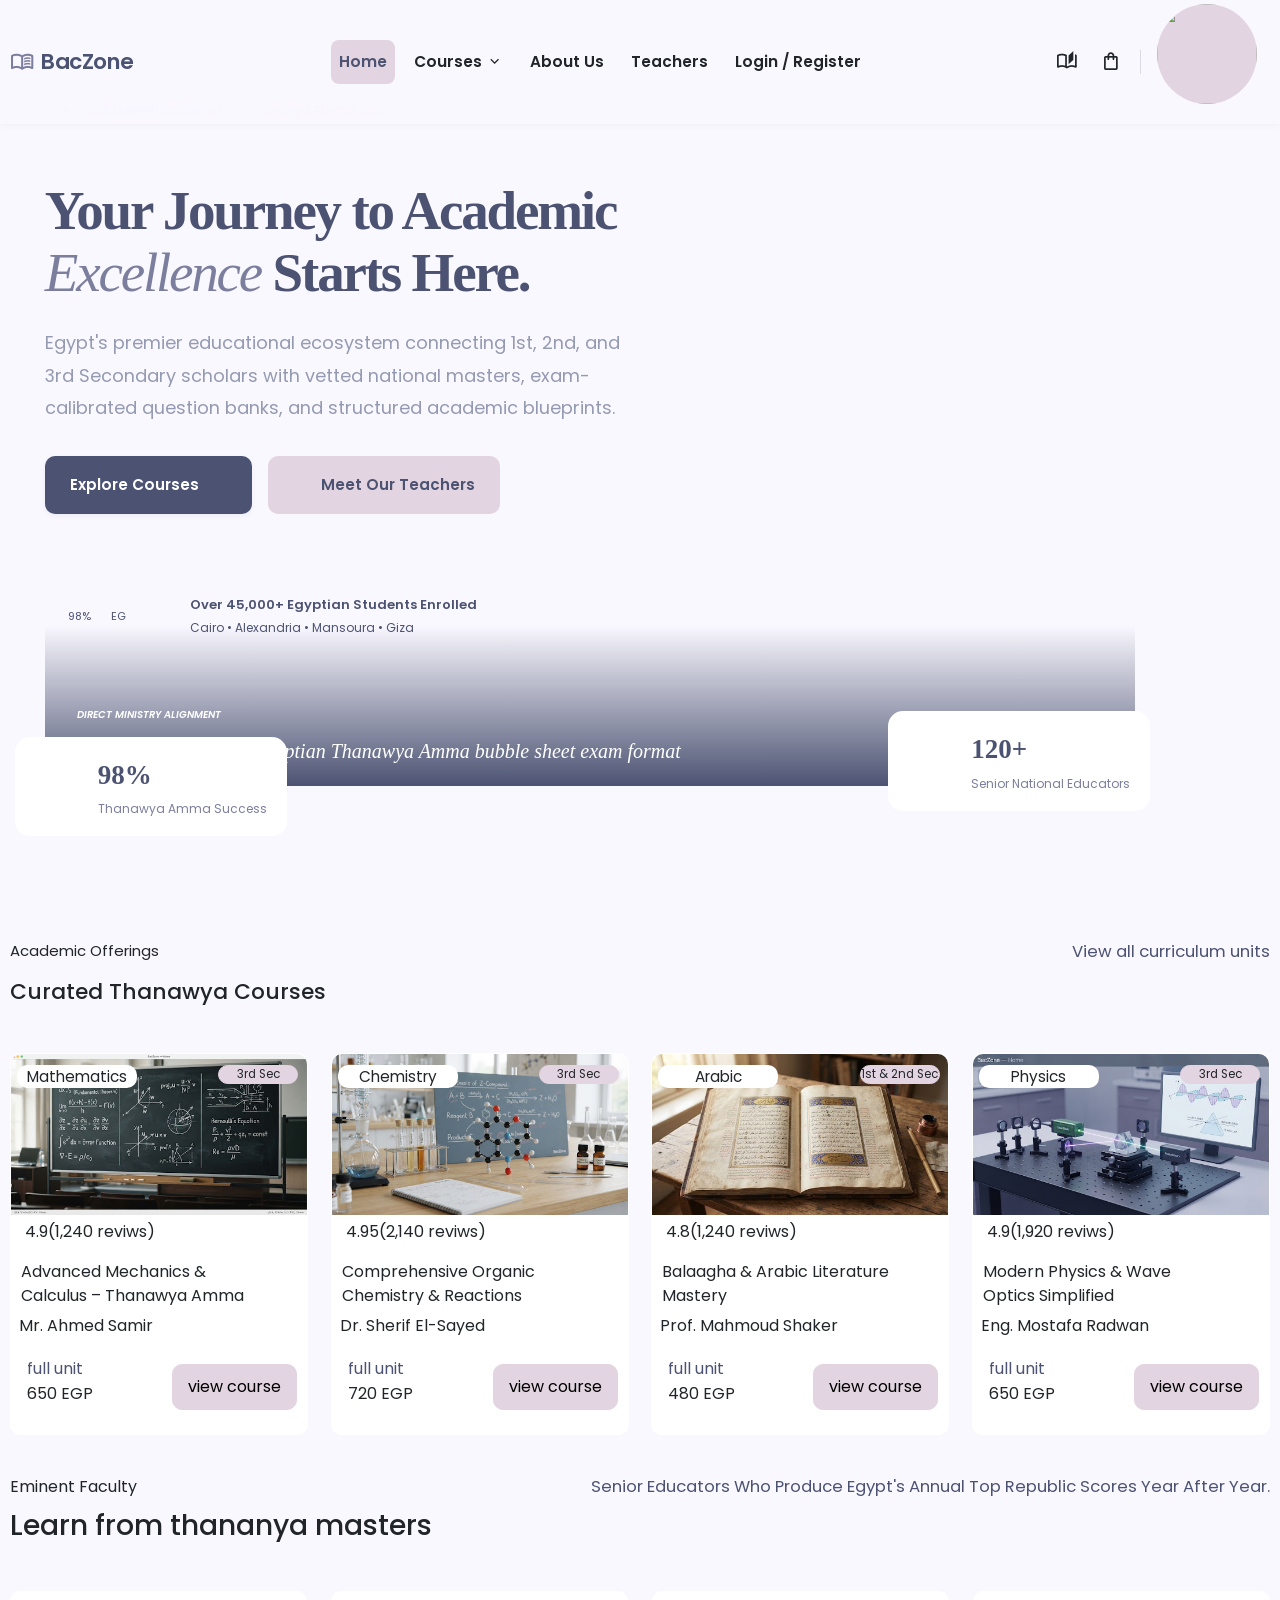
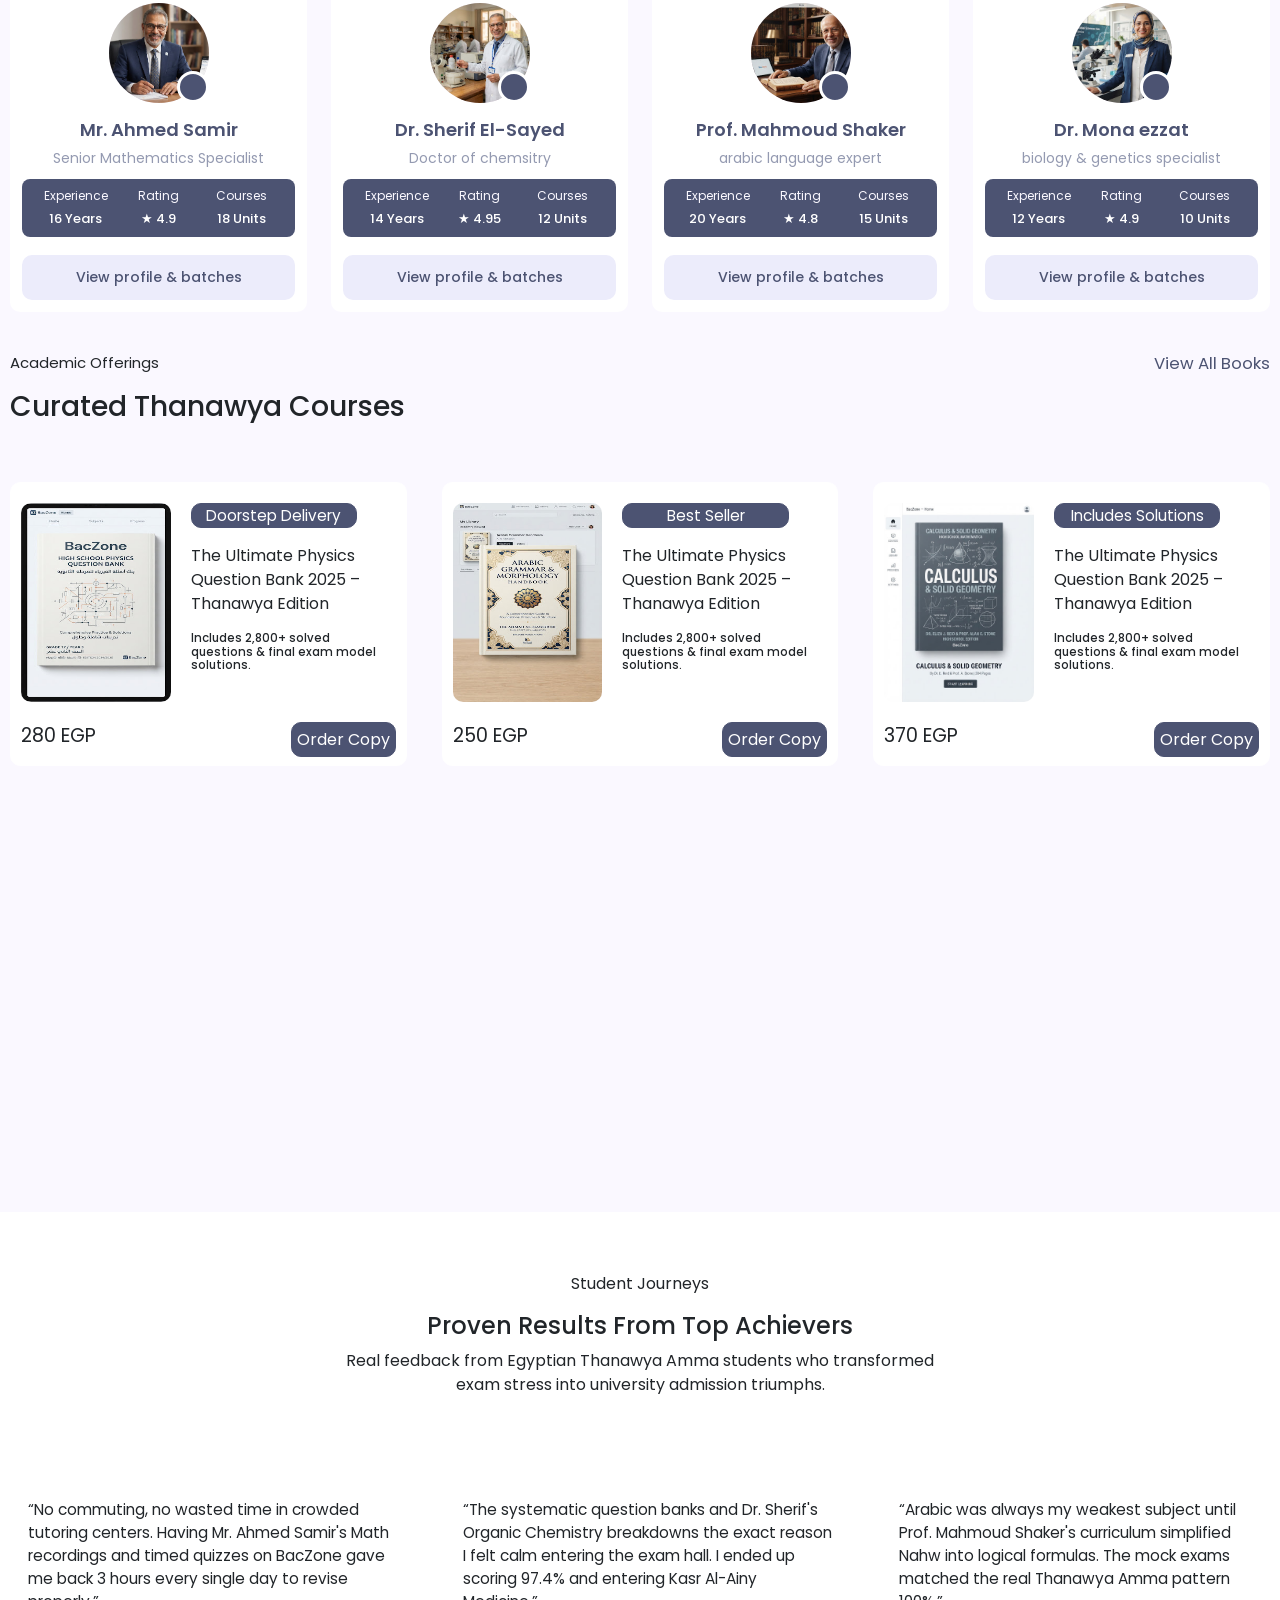
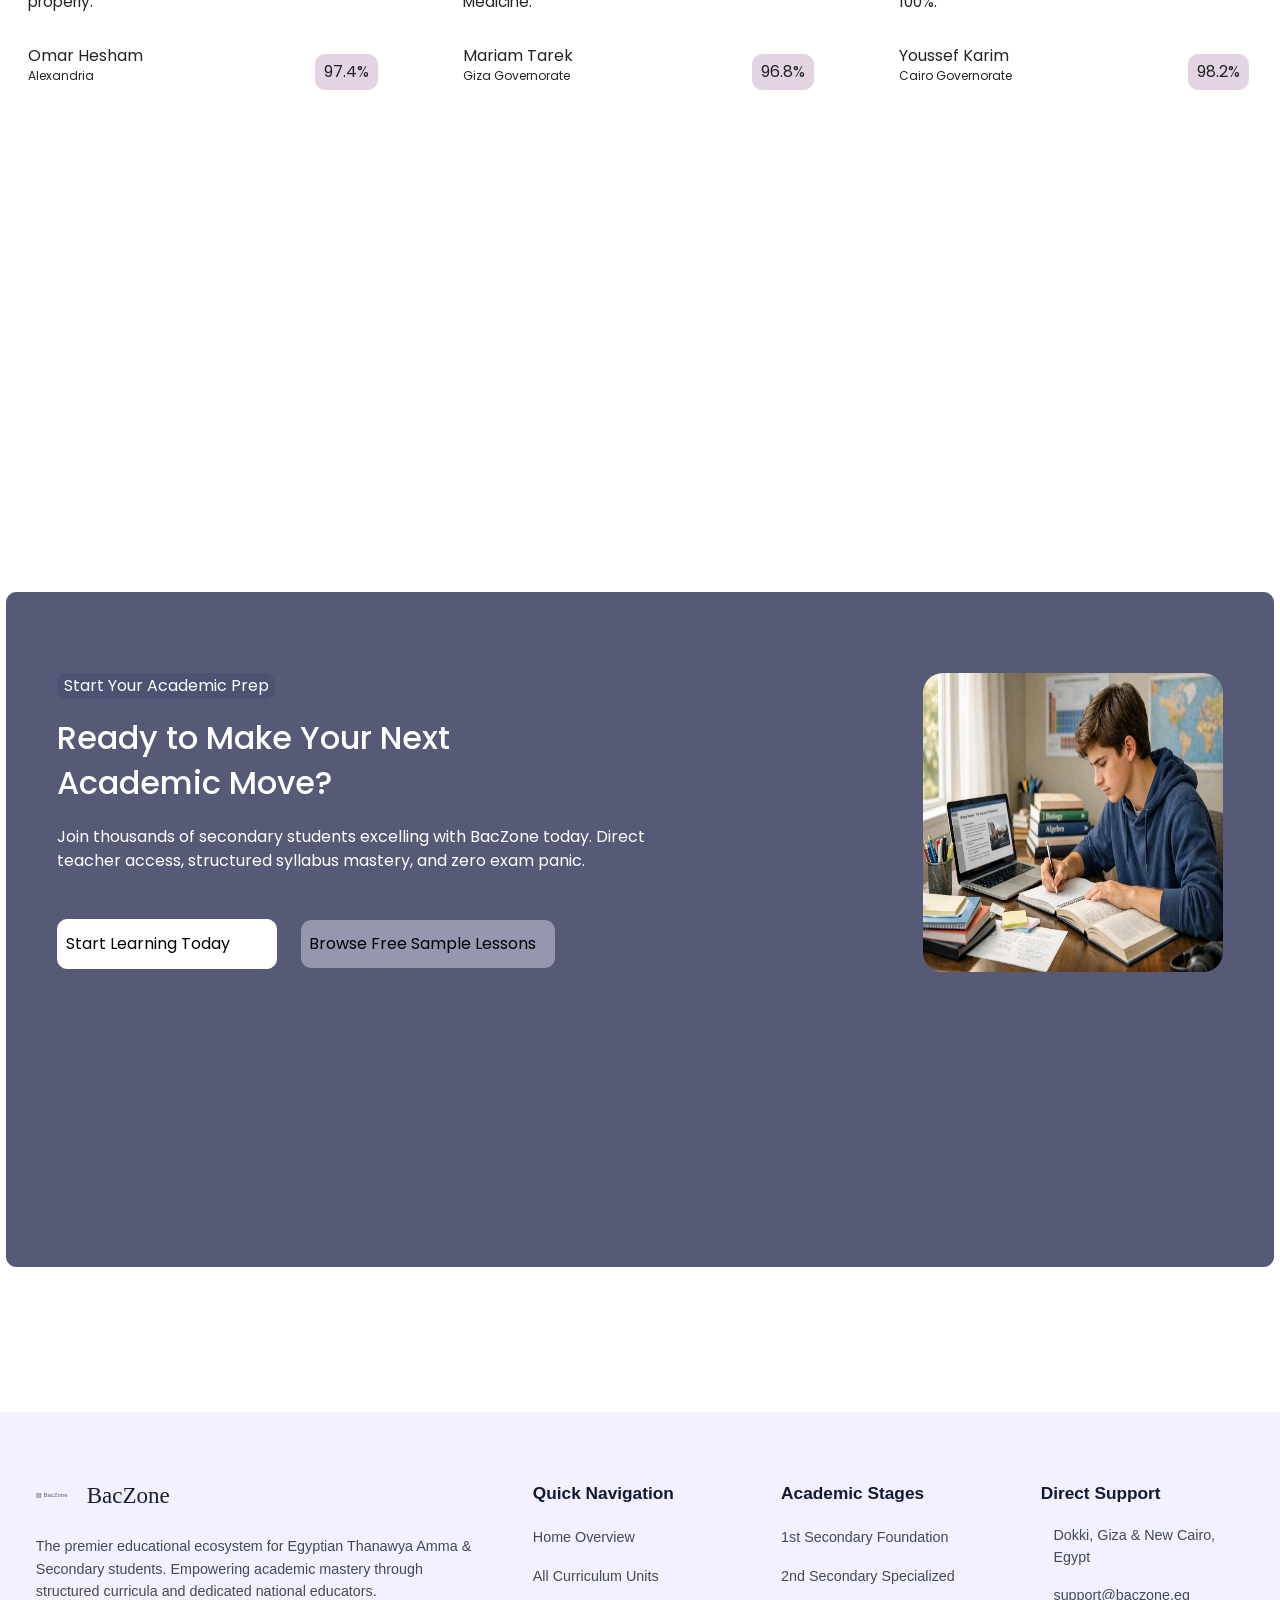
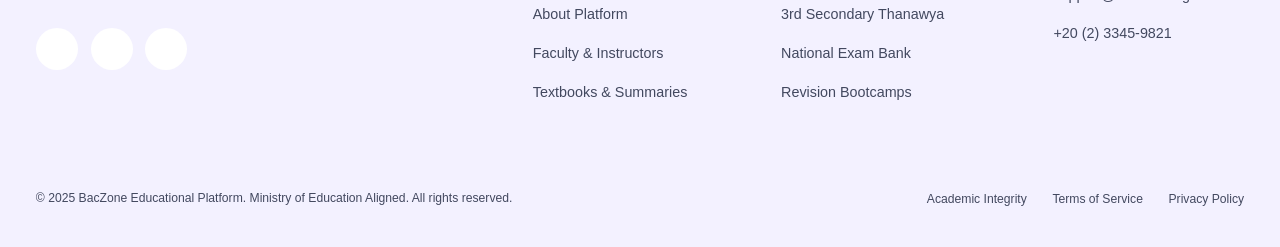
==== commit c9a9da87: "Merge branch 'main' of https://github.com/baczone/baczone-website" ====
--- a/index.html
+++ b/index.html
@@ -169,12 +169,7 @@
     </nav>
 </header>
 
-
-  
-
-
-
-<section class="hero-section">
+<section class="hero-section section">
     <div class="hero-content">
 
         <div class="hero-label">
--- a/stylesheet/style.css
+++ b/stylesheet/style.css
@@ -328,13 +328,13 @@
 
 /* /////////////////////// */
 .hero-section {
-   display: grid;
-   grid-template-columns: 1.15fr 0.85fr;
-   align-items: center;
-   gap: 50px;
-   padding: 70px 3.5%;
-   background-color: var(--light-lavender);
-   overflow: hidden;
+    display: grid;
+    grid-template-columns: 1.15fr 0.85fr;
+    align-items: center;
+    gap: 50px;
+    padding: 70px 3.5%;
+    background-color: var(--light-lavender);
+    overflow: hidden;
 }
 
 .hero-content {
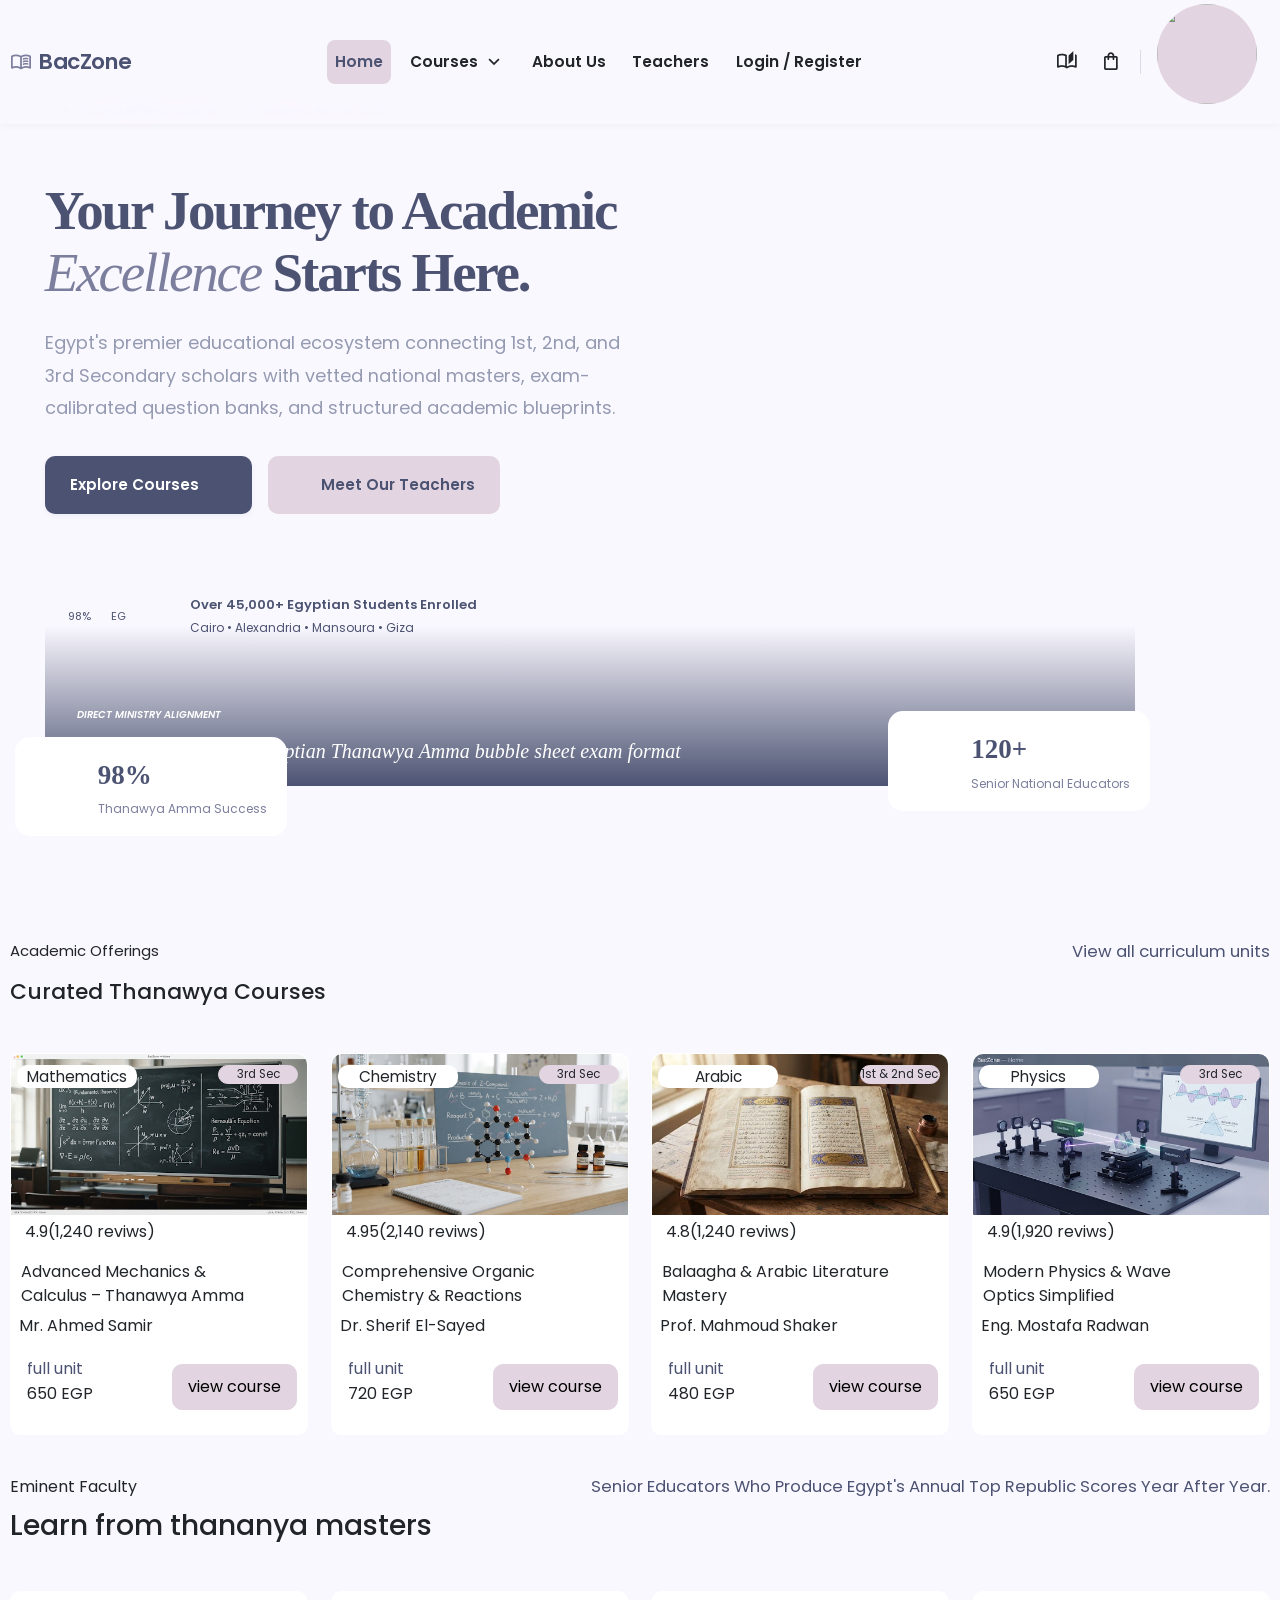
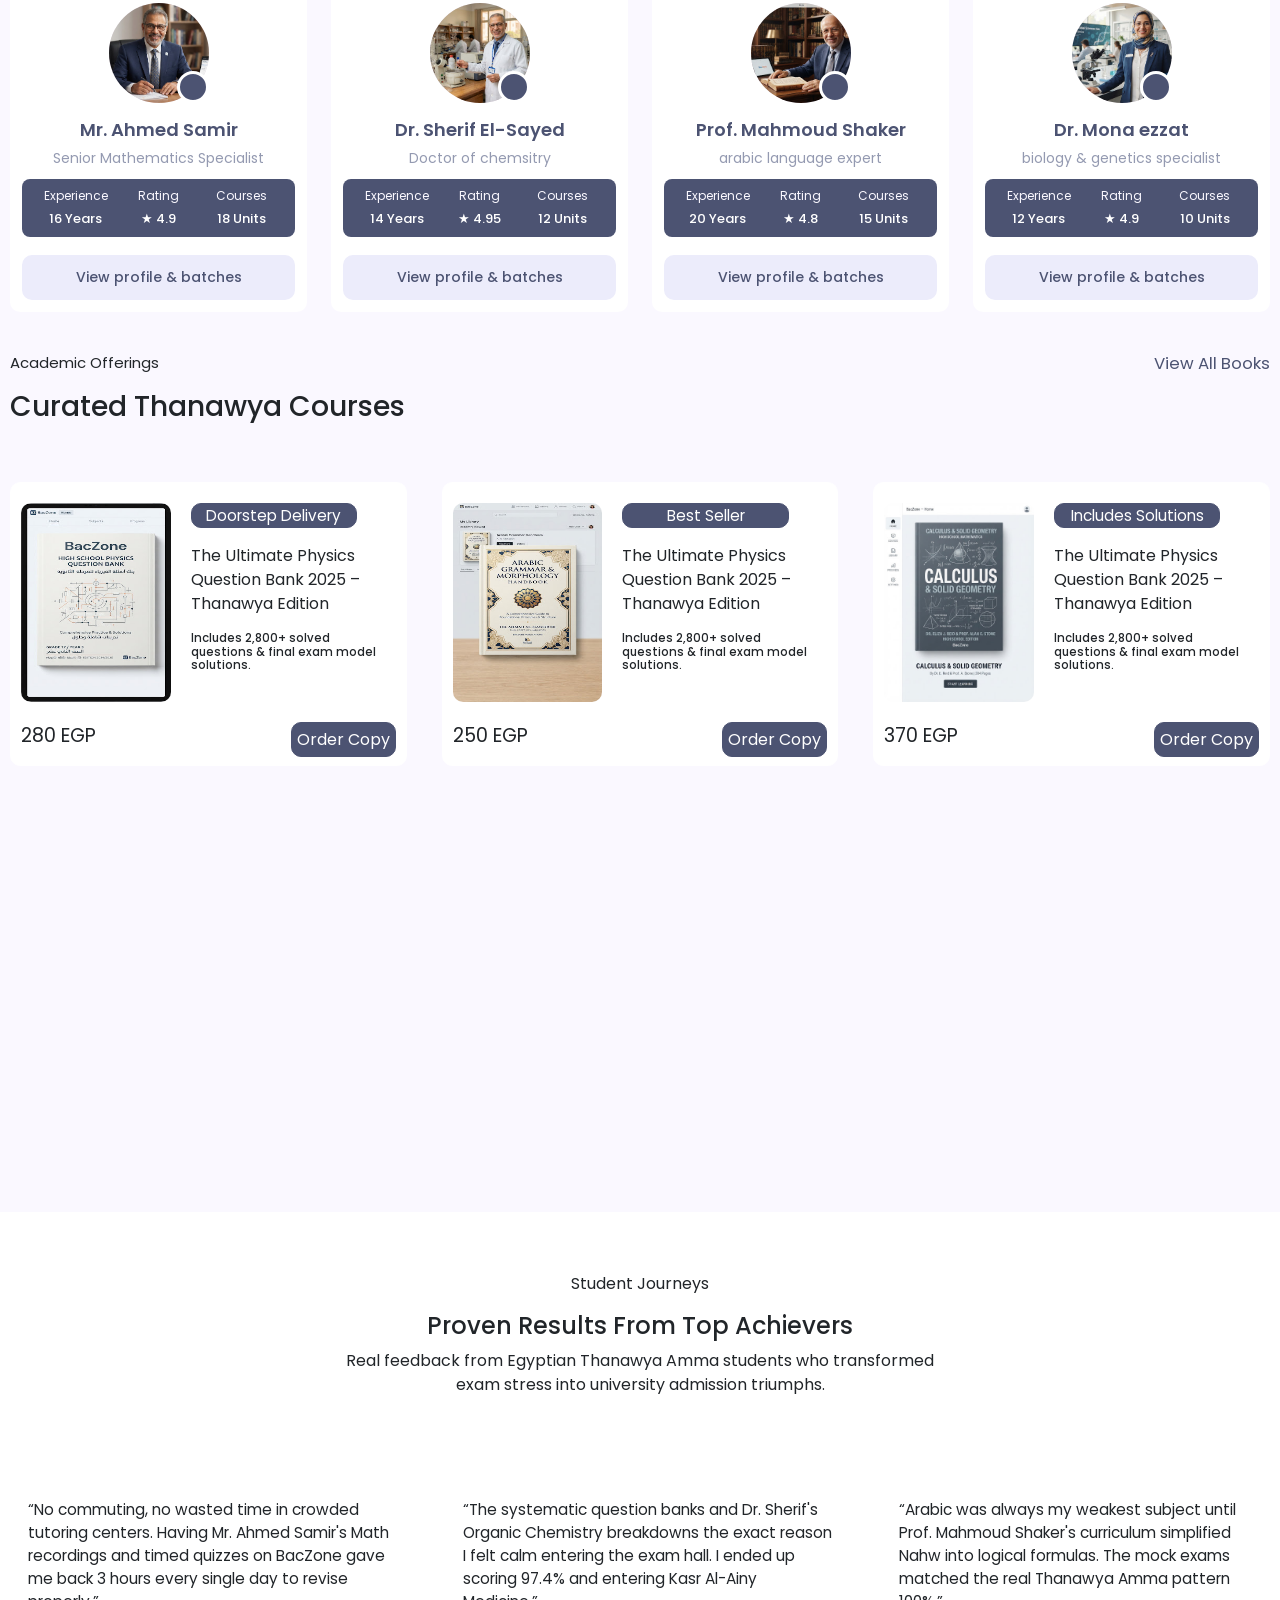
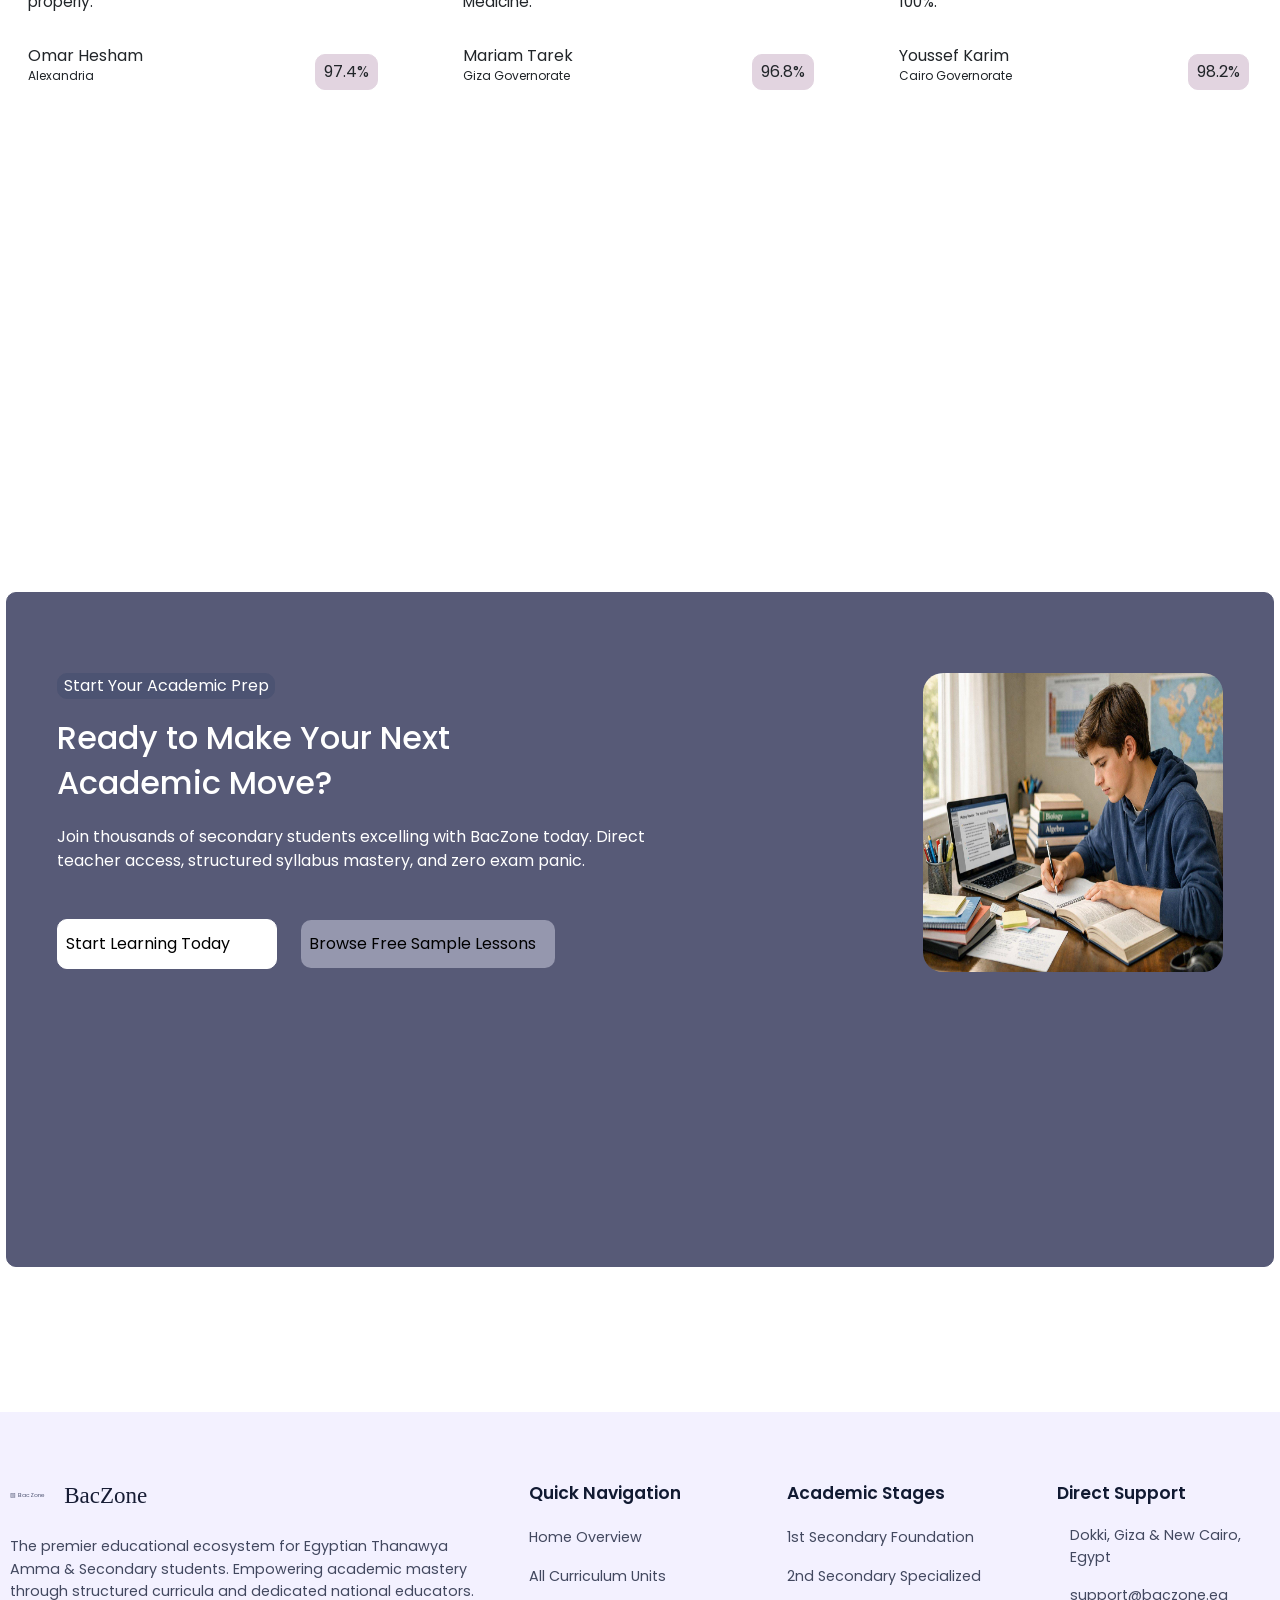
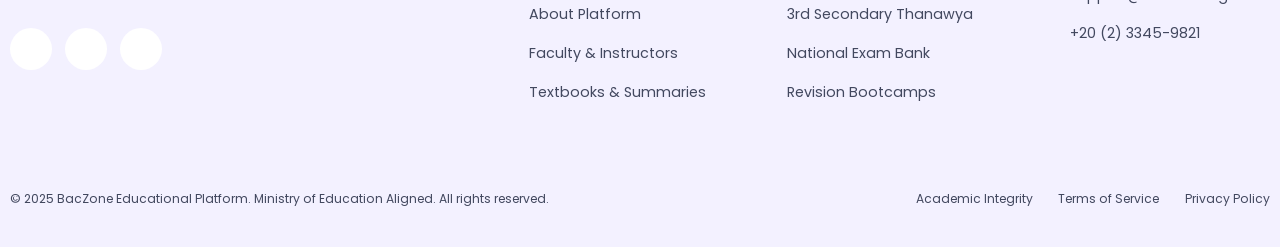
==== commit 66e7a479: "go" ====
--- a/index.html
+++ b/index.html
@@ -86,11 +86,11 @@
                                     </div>
 
                                     <ul>
-                                        <li><a href="#">Arabic Language</a></li>
-                                        <li><a href="#">English Language</a></li>
-                                        <li><a href="#">Mathematics</a></li>
-                                        <li><a href="#">Physics</a></li>
-                                        <li><a href="#">Chemistry</a></li>
+                                        <li><a href="courses.html">Arabic Language</a></li>
+                                        <li><a href="courses.html?category=English">English Language</a></li>
+                                        <li><a href="courses.html?category=Maths">Mathematics</a></li>
+                                        <li><a href="courses.html?category=Physics">Physics</a></li>
+                                        <li><a href="courses.html?category=Chemistry">Chemistry</a></li>
                                     </ul>
                                 </div>
 
@@ -101,12 +101,12 @@
                                         <h4>2nd Secondary</h4>
                                     </div>
 
-                                    <ul>
-                                        <li><a href="#">Arabic Language</a></li>
-                                        <li><a href="#">English Language</a></li>
-                                        <li><a href="#">Pure &amp; Applied Math</a></li>
-                                        <li><a href="#">Physics</a></li>
-                                        <li><a href="#">Chemistry</a></li>
+                                          <ul>
+                                     <li><a href="courses.html?grade=second">Arabic Language</a></li>
+                                     <li><a href="courses.html?category=English&grade=second">English Language</a></li>
+                                     <li><a href="courses.html?category=Maths&grade=second">Pure & Applied Math</a></li>
+                                     <li><a href="courses.html?category=Physics&grade=second">Physics</a></li>
+                                     <li><a href="courses.html?category=Chemistry&grade=second">Chemistry</a></li>
                                     </ul>
                                 </div>
 
@@ -117,13 +117,13 @@
                                         <h4>3rd Thanawya</h4>
                                     </div>
 
-                                    <ul>
-                                        <li><a href="#">Arabic Comprehensive</a></li>
-                                        <li><a href="#">English Advanced</a></li>
-                                        <li><a href="#">Calculus &amp; Algebra</a></li>
-                                        <li><a href="#">National Physics</a></li>
-                                        <li><a href="#">Organic Chemistry</a></li>
-                                    </ul>
+                                      <ul>
+                                 <li><a href="courses.html?grade=third">Arabic Comprehensive</a></li>
+                                 <li><a href="courses.html?category=English&grade=third">English Advanced</a></li>
+                                  <li><a href="courses.html?category=Maths&grade=third">Calculus &amp; Algebra</a></li>
+                                    <li><a href="courses.html?category=Physics&grade=third">National Physics</a></li>
+                                  <li><a href="courses.html?category=Chemistry&grade=third">Organic Chemistry</a></li>
+                                  </ul>
                                 </div>
 
                             </div>
--- a/stylesheet/root.css
+++ b/stylesheet/root.css
@@ -14,7 +14,8 @@
       --black:black;
       --white:white;
       --red:#ba1a1a;
+      --Pale-Lavender:#F6F5FF;
 }
 body {
     font-family: 'Poppins', sans-serif;
-}+}
--- a/stylesheet/style.css
+++ b/stylesheet/style.css
@@ -946,9 +946,8 @@
    width: 100%;
    background-color: #f3f1ff;
    color: #252b40;
-   padding: clamp(40px, 5.5vw, 92px) clamp(20px, 2.8vw, 48px)
-      clamp(24px, 3vw, 45px);
-   font-family: Arial, sans-serif;
+   padding: clamp(40px, 5.5vw, 92px) 10px clamp(24px, 3vw, 45px);
+   
 }
 
 .footer-container {
@@ -1670,7 +1669,6 @@
 
 .mission-icon i {
    font-size: 28px;
-   font-variation-settings: "FILL" 1;
 }
 
 .mission-label {
@@ -1790,6 +1788,80 @@
 img {
    max-width: 100%;
 }
+.purpose-title{
+   text-align: center;
+   padding-top: 80px;
+   
+}
+.purpose-subtitle{
+   color: var(--dark-blue);
+}
+.purpose-discription{
+   width: clamp(400px,52.3vw,700px);
+   margin: auto;
+   padding-top: 10px;
+   font-size: clamp(12px,1.17vw,20px);
+}
+.purpose-section{
+     background-color:var(--Pale-Lavender);
+}
+.students-card{
+   display: flex;
+   justify-content: space-between;
+   padding: 30px 10px;
+   
+}
+.students-carts{
+   border: 1px solid var(--white);
+   background-color: var(--white);
+   width: clamp(400px,46.8vw,700px);
+   height: auto;
+   padding-top: 30px;
+   border-radius: 10px 10px;
+   padding-left: 10px;
+   transition: 0.5s;
+}
+.students-carts:hover{
+box-shadow: 0 0 10px var(--dark-blue);
+}
+.student-content{
+   display: flex;
+   gap: 10px;
+}
+.students-carts-text{
+   padding-top:5px;
+}
+.education-font-aswam{
+   width: 40px;
+   height: 40px;
+   border-radius: 50%;
+   background-color:var(--Pale-Lavender);
+   display: flex;
+   align-items: center;
+   justify-content: center;
+}
+.education-font-aswam i{
+   color: var(--dark-blue);
+   font-size: 19px;
+}
+.students-carts-text{
+   line-height: 10px;
+}
+.students-carts-text p{
+   font-size: 13px;
+}
+.student-number{
+   border: 1px solid rgb(235 237 255 / var(--tw-bg-opacity, 1));
+   background-color:rgb(235 237 255 / var(--tw-bg-opacity, 1));
+   color: var(--black);
+   width: 70px;
+   height: 30px;
+   text-align: center;
+   border-radius: 5px 5px;
+
+}
+
+
 
 /* ahmed start profile view */
 .profile-header {
@@ -1843,6 +1915,7 @@
    height: 100%;
    border-radius: 100%;
    object-fit: cover;
+   object-position: center;
    display: block;
 }
 
@@ -1940,7 +2013,384 @@
 .profile p {
    margin: 0px;
 }
+
+.advisory-section{
+   background-color: var(--light-lavender);
+   padding-bottom: 44px;
+}
+
+.advisory-section .profile-header {
+   display: grid;
+   grid-template-columns: 1.5fr 1.2fr;
+   /* align-items: flex-end; */
+   padding: 40px 10px;
+}
+
+.advisory-section .grades-pargraph{
+   color: var(--purple-gray);
+}
+
+.advisory-section .profile-cards {
+   display: grid;
+   grid-template-columns: repeat(3, 1fr);
+   gap: 24px;
+   padding: 0 10px;
+}
+
+.advisory-section .profile-card{
+   background-color: var(--white); 
+}
+
+.advisory-section .profile-academic{
+   margin-bottom: 8px;
+}
+
+.advisory-section .profile-descip{
+   margin-top: 12px;
+}
+
+.advisory-section .profile-img{
+   margin: 8px;
+   border-radius: 16px;
+}
+
+.advisory-section .profile-info{
+   margin-top: 8px;
+   margin-inline: 8px;
+}
+
+.advisory-section .profile-more{
+   display: flex;
+   justify-content: space-between;
+}
 /* ahmed end profile view */
+
+.testimonial {
+    background-color: var(--white);
+    padding: 45px;
+    min-height: auto;
+    display: flex;
+    justify-content: center;
+    align-items: center;
+    width: auto;
+    max-width: none;
+    margin: 35px 10px;
+    box-sizing: border-box;
+    border: 2px solid #e4d8f0;
+    border-radius: 20px;
+    box-shadow: 0 8px 25px rgba(76, 83, 114, 0.18);
+}
+
+.testimonial-content {
+    display: flex;
+    justify-content: space-between;
+    align-items: center;
+    gap: 40px;
+}
+
+.review {
+    flex: 1;
+    min-width: 0;
+}
+
+.badge {
+    display: inline-flex;
+    align-items: center;
+    gap: 7px;
+    background-color: #f3e8fa;
+    color: #75518c;
+    padding: 8px 14px;
+    border-radius: 30px;
+    font-size: 12px;
+    font-weight: 600;
+    margin-bottom: 22px;
+}
+
+.review h1 {
+    font-family: Georgia, serif;
+    font-size: clamp(22px, 2.2vw, 30px);
+    font-weight: 500;
+    line-height: 1.5;
+    color: var(--black);
+    margin-bottom: 22px;
+}
+
+.student-info {
+    font-size: 14px;
+    line-height: 1.9;
+    color: var(--black);
+}
+
+.student-info strong {
+    color: var(--dark-blue);
+}
+
+.stats {
+    width: 34%;
+    min-width: 280px;
+    display: flex;
+    flex-direction: column;
+    gap: 15px;
+}
+
+.stat-card {
+    background-color: #eee5f7;
+    border: 1px solid #d9c7eb;
+    border-radius: 15px;
+    padding: 22px 18px;
+    display: flex;
+    align-items: center;
+    gap: 15px;
+    min-height: 100px;
+}
+
+.stat-icon {
+    font-size: 25px;
+    color: var(--black);
+    flex-shrink: 0;
+}
+.material-symbols-outlined {
+    font-size: 22px;
+    font-weight: normal;
+    line-height: 1;
+}
+
+.stat-text {
+    min-width: 0;
+}
+
+.stat-card h2 {
+    font-size: 17px;
+    color: var(--black);
+    margin-bottom: 7px;
+}
+
+.stat-card p {
+    font-size: 13px;
+    color: var(--black);
+    line-height: 1.6;
+}
+.globe {
+    font-size: 16px;
+    color: var(--black);
+    line-height: 1;
+}
+.courses-header{
+   width: 100%;
+  min-height: 70vh;
+   padding: 0px 10px;
+   background-color:rgb(250 248 255 / var(--tw-bg-opacity, 1));
+}
+.courses-Path{
+   padding-top: 150px;
+   display: flex;
+}
+.courses-Path a{
+   text-decoration: none;
+   color: var(--black);
+}
+.Syllabus-Aligned{
+   width: 100%;
+   height: auto;
+   padding: 30px 10px;
+   background-color: white;
+   border: 1px solid white;
+   border-radius: 10px 10px;
+}
+.Syllabus-Aligned-header{
+   display: flex;
+   gap: 5px;
+   padding-left: 10px;
+   background-color: #e5e7eb;
+   color: rgb(108 97 107 / var(--tw-text-opacity, 1));
+   border-radius: 20px 20px;
+   width: clamp(300px,42.9vw,580px);
+   height: 30px;
+
+}
+.Syllabus-Aligned-header span{
+   padding-top: 2px;
+}
+.Syllabus-Aligned-header p{
+   text-align: center;
+}
+.course-title{
+   width: 450px;
+   font-size: 19px;
+   width: clamp(300px,35.1vw,500px);
+   font-size: clamp(15px,1.4vw,25px);
+}
+.course-Description{
+   display: flex;
+   align-items: center;  
+   justify-content: space-between;
+}
+.Certified-Teachers{
+   line-height: 5px;
+}
+.course-paragraph{
+   width: clamp(300px,59.3vw,800px);
+}
+.dot{
+   display: inline-block;
+    width: 10px ;
+   height: 10px;
+   border: 1px solid rgb(87 90 119 / var(--tw-bg-opacity, 1));
+   border-radius: 50%;
+   background-color:rgb(87 90 119 / var(--tw-bg-opacity, 1));
+    animation: move 2s infinite;
+}
+@keyframes move{
+0%{
+   opacity: 1;
+}
+25%{
+   opacity: 0.7;
+}
+50%{
+   opacity: 0.5;
+}
+}
+.courses-carts{
+   width: 100%;
+   min-height: 40vh;
+ background-color:rgb(250 248 255 / var(--tw-bg-opacity, 1));
+}
+
+.course-carts-header input{
+   margin-top: 25px;
+   width: 91%;
+}
+select,.input-course-search{
+  
+   height: 40px;
+   border-radius: 10px 10px;
+   outline: none;
+   border: 1px solid rgb(243 242 255 / var(--tw-bg-opacity, 1));
+   background-color:rgb(243 242 255 / var(--tw-bg-opacity, 1)) ;
+}
+.shose-courses-item{
+   list-style: none;
+   display: flex;
+   align-items: center;
+   gap: 30px;
+  
+}
+.shose-courses-item .course-link {
+   text-decoration: none ;
+   color: rgb(70 70 77 / var(--tw-text-opacity, 1));
+   padding: 10px 8px;
+   border-radius: 10px 10px;
+   border: 1px solid rgb(243 242 255 / var(--tw-bg-opacity, 1));
+   background-color: rgb(243 242 255 / var(--tw-bg-opacity, 1));
+display: inline-block;
+transition: 0.5s;
+}
+.shose-courses-item li:first-child .course-link{
+  
+   border: 1px solid rgb(237 222 234 / var(--tw-bg-opacity, 1)) ;
+   background-color:rgb(237 222 234 / var(--tw-bg-opacity, 1));
+
+}
+.shose-courses-item .course-link:hover{
+   color: var(--black);
+}
+
+.course-carts-header-path{
+   display: flex;
+}
+.course-carts-header{
+   width: 99%;
+   height: 180px;
+   padding: 20px 10px;
+   border: 1px solid var(--white);
+   border-radius: 10px 10px;
+   background-color: var(--white);
+}
+.courses-cards-container{
+ display: flex;
+ align-items: center;
+gap: 20px;
+ flex-wrap: wrap;
+ padding: 20px 10px;
+}
+.courses-carts-container{
+   padding-left: 10px;
+   padding-top: 30px;
+}
+.course-card{
+ background-color: var(--white); 
+   width:clamp(250px,31.25vw,450px);
+   height: auto;
+   position: relative;
+   border: 1px solid #e5e7eb;
+    border-radius: 10px 10px;
+   transition: 0.5s;
+}
+.Textbook{
+   position: absolute;
+   top: 2%;
+   left: 2%;
+   height: 30px;
+   color: var(--black);
+background-color:  #EBEDFF;
+   border-radius: 10px 10px;
+   border: 1px solid  #EBEDFF;
+}
+.star{
+      position: absolute;
+   top: 2%;
+   left: 68%;
+   height: 35px;
+   color: var(--black);
+background-color: var(--pink);
+   border-radius: 10px 10px;
+   border: 1px solid  var(--pink);
+}
+.courses-cards-container a{
+   text-decoration: none;
+   color: black;
+}
+.course-card:hover{
+   box-shadow: 0 0 10px var(--dark-blue);
+}
+.course-card-images .card-image{
+   width:clamp(250px,31.25vw,400px);
+   border-radius: 10px 10px 0 0;
+   height: clamp(200px,23.43vw,350px);
+   
+}
+.ms-Description-arabic{
+  
+   width:clamp(300px,29.6vw,420px)
+}
+.course-card i{
+  transform: translateY(6px);
+}
+.show-cards button{
+   font-size: 23px;
+   text-decoration: none;
+   border: 1px solid  rgb(87 90 119 / var(--tw-bg-opacity, 1));
+   padding: 8px 60px;
+   color: var(--white);
+   border-radius: 10px 10px;
+   background-color:  rgb(87 90 119 / var(--tw-bg-opacity, 1));
+display: inline-block;
+transition: 0.5s;
+
+}
+.show-cards button:hover{
+   opacity: 0.8;
+  transform: translateY(-8px);
+   box-shadow: 0 0 10px var(--dark-blue);
+}
+.courses-cards{
+   background-color:rgb(250 248 255 / var(--tw-bg-opacity, 1));
+}
+.course-card-text{
+   padding: 15px 10px;
+}
+
 @media (max-width: 991px) {
    .baczone-navbar {
       min-height: 80px;
@@ -2056,19 +2506,27 @@
       min-height: 20vh;
    }
    .grades-container,
-   .contaneir-carts-books,
    .reviews-list,
    .academic-content {
       display: grid;
       grid-template-columns: 1fr;
       gap: 20px;
-      padding-left: 50px;
+      padding-left: 80px;
+   }
+   .contaneir-carts-books{
+       display: grid;
+      grid-template-columns: 1fr;
+      gap: 20px;
+       padding-left: 45px;
    }
    .grades-intro,
    .books-header {
       flex-direction: column;
       text-align: center;
    }
+   .grade-card-Description{
+      left: 65%;
+   }
    .cart-book-price {
       margin-top: 8px;
    }
@@ -2104,11 +2562,19 @@
    .profile-header{
       flex-direction: column;
       align-items: flex-start;
-      gap: 8px;
-   }
-   /* ahmed end */
-
-   .footer {
+      gap: 12px;
+   }
+
+   .advisory-section .profile-cards {
+      grid-template-columns: repeat(2, 1fr);
+   }
+
+   .advisory-section .profile-header {
+      grid-template-columns: 1fr;
+      gap: 12px;
+      text-align: left;
+   }
+.footer {
       padding: clamp(32px, 8vw, 45px) clamp(18px, 5vw, 25px) 25px;
       text-align: center;
    }
@@ -2175,4 +2641,368 @@
       white-space: normal;
       font-size: clamp(12px, 3.2vw, 14px);
    }
-}
+  
+ .about-hero {
+        padding: 40px 0 70px;
+    }
+
+    .hero-container,
+    .metrics-container,
+    .story-container,
+    .mission-container,
+    .values-container {
+        width: 100%;
+        padding-inline: 16px;
+        box-sizing: border-box;
+    }
+
+    .hero-grid {
+        grid-template-columns: repeat(2, minmax(0, 1fr));
+        gap: 28px;
+    }
+
+    .hero-content {
+        grid-column: 1 / -1;
+    }
+
+    .hero-visual {
+        grid-column: 1 / -1;
+        width: 100%;
+        max-width: 600px;
+        margin-inline: auto;
+    }
+
+    .hero-title {
+        font-size: clamp(30px, 5vw, 48px);
+    }
+
+    .hero-description {
+        max-width: 100%;
+    }
+
+    .floating-badge {
+        top: auto;
+        bottom: -20px;
+        left: 12px;
+    }
+
+    .metrics-grid {
+        grid-template-columns: repeat(2, minmax(0, 1fr));
+    }
+
+    .story-grid {
+        grid-template-columns: repeat(2, minmax(0, 1fr));
+        gap: 28px;
+    }
+
+    .story-image {
+        height: clamp(220px, 30vw, 320px);
+    }
+
+    .story-standard {
+        left: 0;
+        bottom: -20px;
+    }
+
+    .mission-grid {
+        grid-template-columns: repeat(2, minmax(0, 1fr));
+    }
+
+    .values-grid {
+        grid-template-columns: repeat(2, minmax(0, 1fr));
+    }
+
+    .purpose-title {
+        padding: 50px 16px 0;
+    }
+
+    .purpose-discription {
+        width: 100%;
+        max-width: 700px;
+        padding: 10px 16px 0;
+        box-sizing: border-box;
+        text-align: center;
+    }
+
+    .students-card {
+        display: flex;
+        flex-wrap: wrap;
+        justify-content: center;
+        gap: 20px;
+        padding: 24px 16px;
+        box-sizing: border-box;
+    }
+
+    .students-carts {
+        width: 48%;
+        min-width: 0;
+        height: auto;
+        padding: 24px 16px;
+        box-sizing: border-box;
+    }
+
+    .students-carts-text {
+        line-height: 1.4;
+        min-width: 0;
+    }
+
+    .students-carts-text p {
+        line-height: 1.5;
+    }
+
+    .student-content {
+        align-items: center;
+        min-width: 0;
+    }
+
+    .profile-header {
+        flex-wrap: wrap;
+        gap: 20px;
+        padding: 32px 16px;
+    }
+
+    .profile-header .profile-desc {
+        max-width: 100%;
+    }
+
+    .profile-cards {
+        grid-template-columns: repeat(2, minmax(0, 1fr));
+        gap: 20px;
+        padding: 0 16px;
+    }
+
+    .profile-cards .profile-card {
+        min-width: 0;
+        box-sizing: border-box;
+    }
+
+    .profile-more-info {
+        grid-template-columns: repeat(3, minmax(0, 1fr));
+        gap: 6px;
+        padding: 10px 6px;
+    }
+
+    .profile-stat {
+        min-width: 0;
+    }
+
+    .advisory-section .profile-header {
+        grid-template-columns: 1fr;
+        gap: 16px;
+        padding: 32px 16px;
+    }
+
+    .advisory-section .profile-cards {
+        grid-template-columns: repeat(2, minmax(0, 1fr));
+        gap: 20px;
+        padding: 0 16px;
+    }
+
+    .advisory-section .profile-card {
+        min-width: 0;
+        box-sizing: border-box;
+    }
+
+    .advisory-section .profile-img {
+        max-width: 100%;
+        height: auto;
+    }
+
+    .testimonial {
+        padding: clamp(24px, 4vw, 36px);
+        margin: 28px 16px;
+    }
+
+    .testimonial-content {
+        flex-direction: column;
+        align-items: stretch;
+        gap: 28px;
+        width: 100%;
+    }
+
+    .review {
+        width: 100%;
+        min-width: 0;
+    }
+
+    .review h1 {
+        font-size: clamp(22px, 3vw, 28px);
+    }
+
+    .stats {
+        width: 100%;
+        min-width: 0;
+    }
+
+    .stat-card {
+        min-width: 0;
+    }
+
+    .hero-grid,
+    .story-grid,
+    .metrics-grid,
+    .mission-grid,
+    .values-grid,
+    .profile-cards {
+        min-width: 0;
+    }
+
+    .hero-content,
+    .hero-visual,
+    .story-content,
+    .story-visual {
+        min-width: 0;
+    }
+
+    .purpose-section,
+    .educational-values,
+    .mission-vision,
+    .founding-story,
+    .platform-metrics,
+    .advisory-section {
+        width: 100%;
+        box-sizing: border-box;
+    }
+
+    img {
+        max-width: 100%;
+    }
+    .about-hero {
+    text-align: center;
+}
+
+.hero-content {
+    align-items: center;
+}
+
+.hero-description {
+    margin-inline: auto;
+}
+
+.hero-buttons {
+    justify-content: center;
+}
+
+.academic-badge {
+    justify-content: center;
+}
+
+/* ///////////////////////////////// */
+.Syllabus-Aligned-header,.course-carts-header{
+   height: auto;
+
+}
+.path-home{
+   padding-left: 20px;
+}
+.Syllabus-Aligned{
+   padding: 30px 50px;
+  
+}
+.course-Description{
+   display:grid;
+   text-align: center;
+  
+}
+.Certified-Teachers{
+   text-align: center;
+   line-height: 20px;
+}
+.course-title{
+   padding-top: 20px;
+   text-align: center;
+}
+.shose-courses-item{
+   padding-top: 20px;
+   display: grid;
+   grid-template-columns: repeat(2,1fr);
+}
+.course-carts-header-path{
+   display: block;
+}
+.select-course{
+  padding-left: 50px;
+}
+
+}
+
+@media (max-width: 600px) {
+
+    .hero-grid,
+    .story-grid {
+        grid-template-columns: minmax(0, 1fr);
+    }
+
+    .hero-title {
+        font-size: clamp(28px, 7vw, 36px);
+    }
+
+    .hero-buttons {
+        width: 100%;
+    }
+
+    .hero-btn {
+        max-width: 100%;
+    }
+
+    .story-features,
+    .mission-grid,
+    .values-grid,
+    .metrics-grid,
+    .profile-cards,
+    .advisory-section .profile-cards {
+        grid-template-columns: minmax(0, 1fr);
+    }
+
+    .students-carts {
+        width: 100%;
+    }
+
+    .profile-header {
+        flex-direction: column;
+        align-items: flex-start;
+    }
+
+    .testimonial {
+        padding: 22px 16px;
+        margin: 24px 10px;
+    }
+
+    .testimonial-content {
+        gap: 24px;
+    }
+
+    .review h1 {
+        font-size: 22px;
+    }
+
+    .stat-card {
+        padding: 18px 14px;
+    }
+
+    .purpose-title {
+        padding-top: 36px;
+    }
+
+    .purpose-discription {
+        padding-inline: 12px;
+    }
+
+    .story-standard {
+        position: relative;
+        left: auto;
+        bottom: auto;
+        margin-top: 16px;
+        width: 100%;
+        max-width: 100%;
+    }
+
+    .floating-badge {
+        max-width: 90%;
+    }
+
+    .floating-content p {
+        white-space: normal;
+    }
+}
+
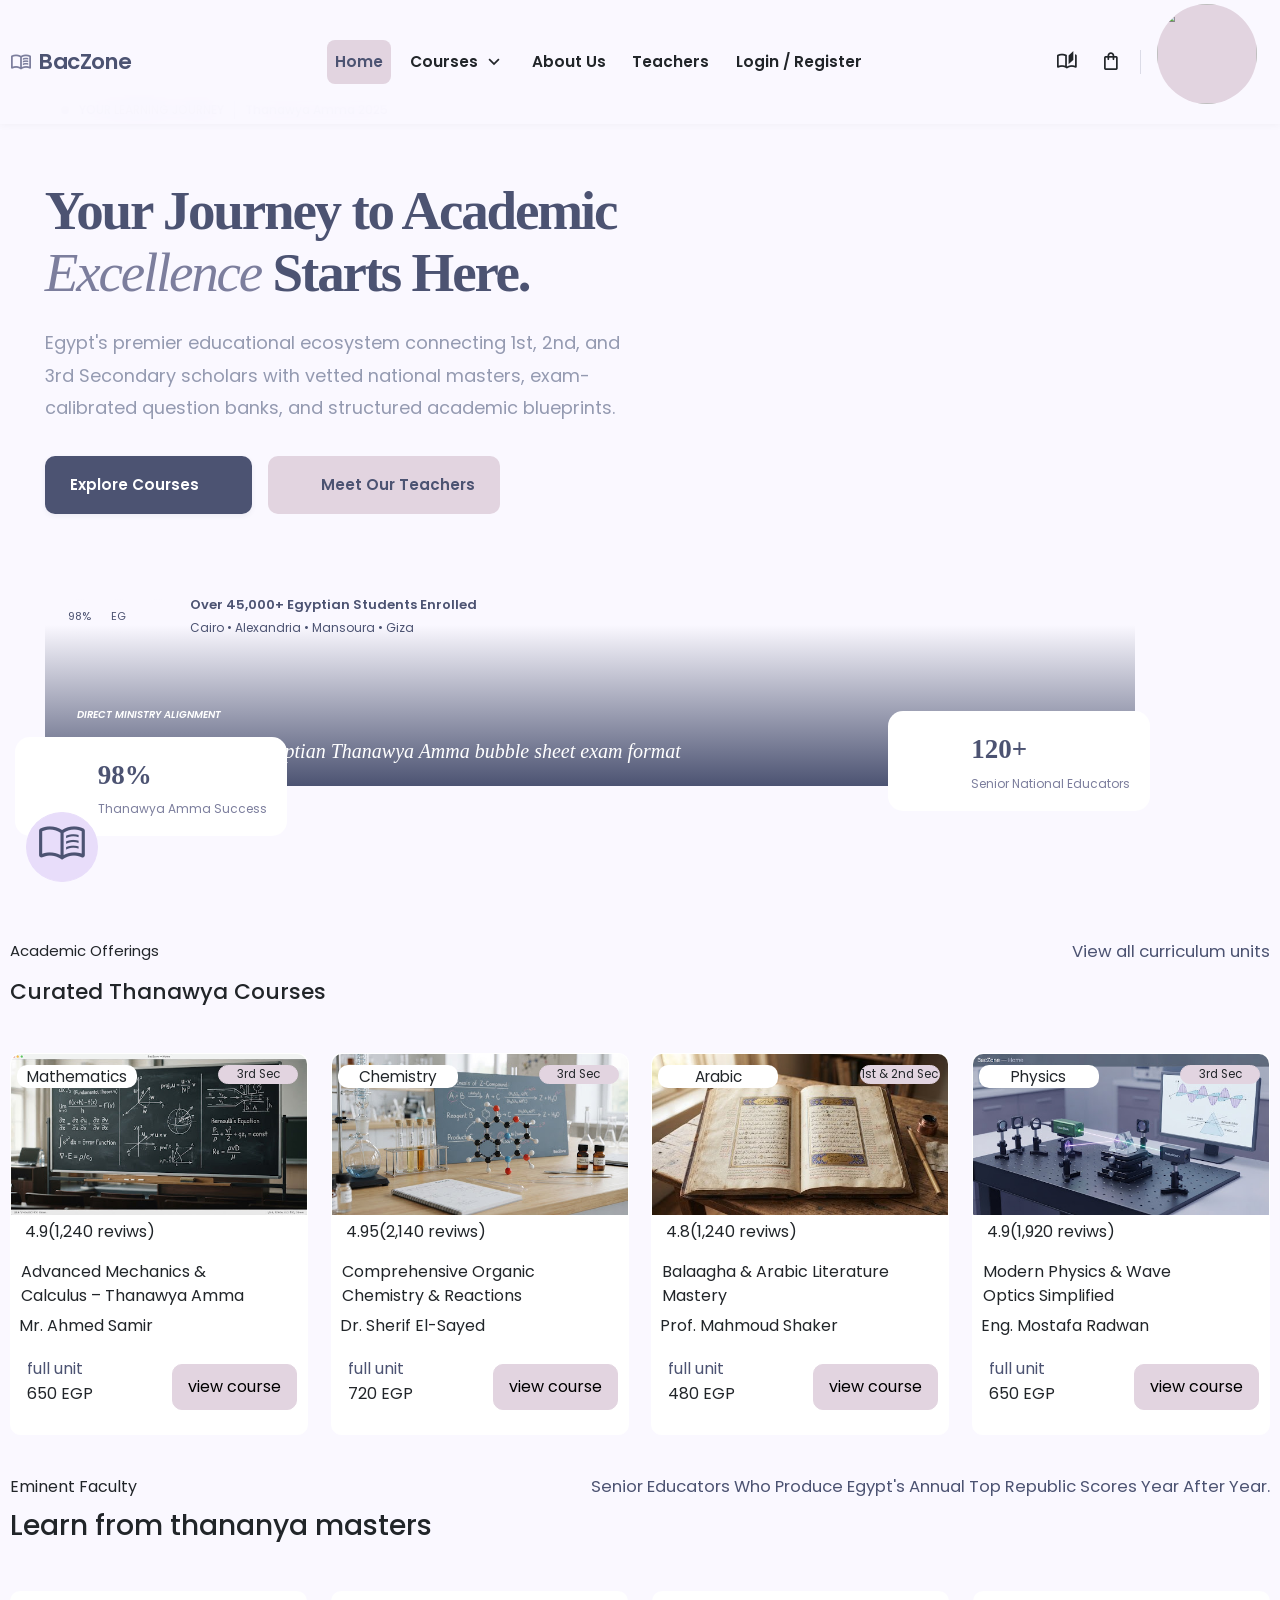
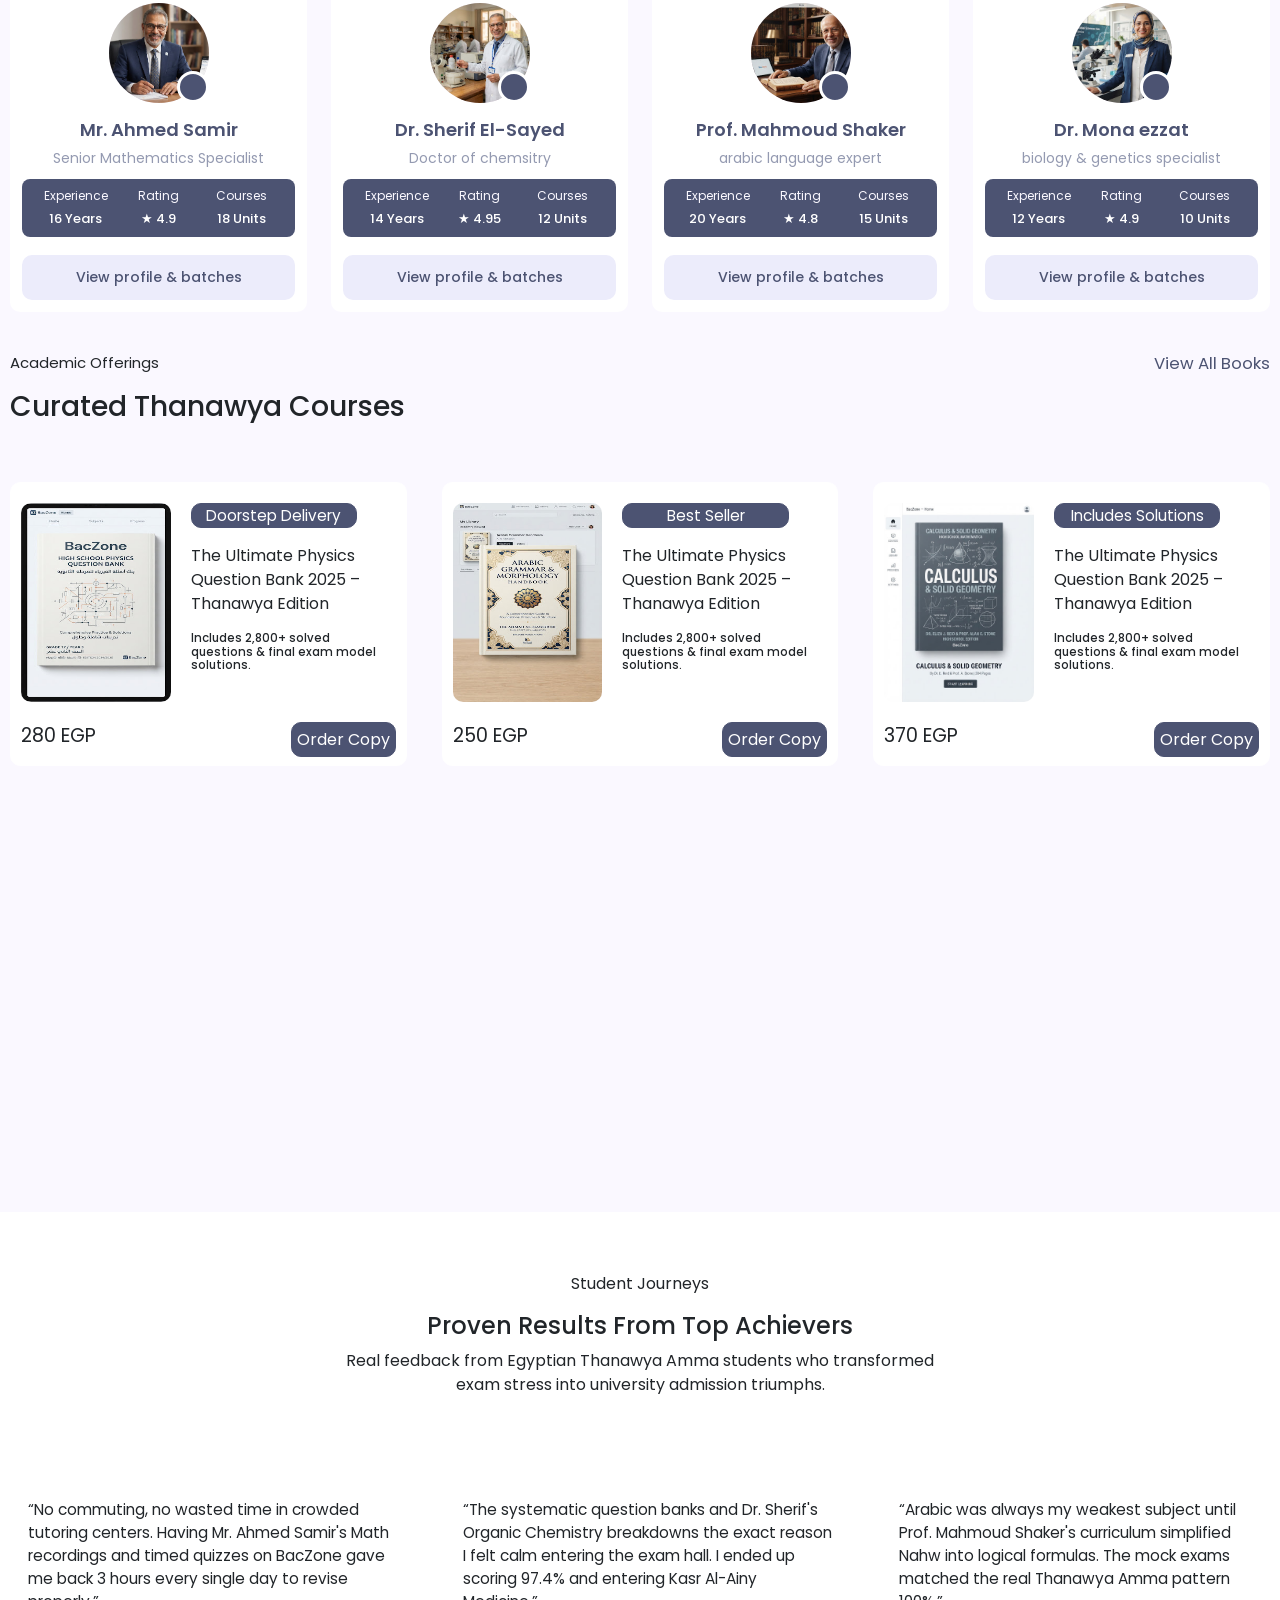
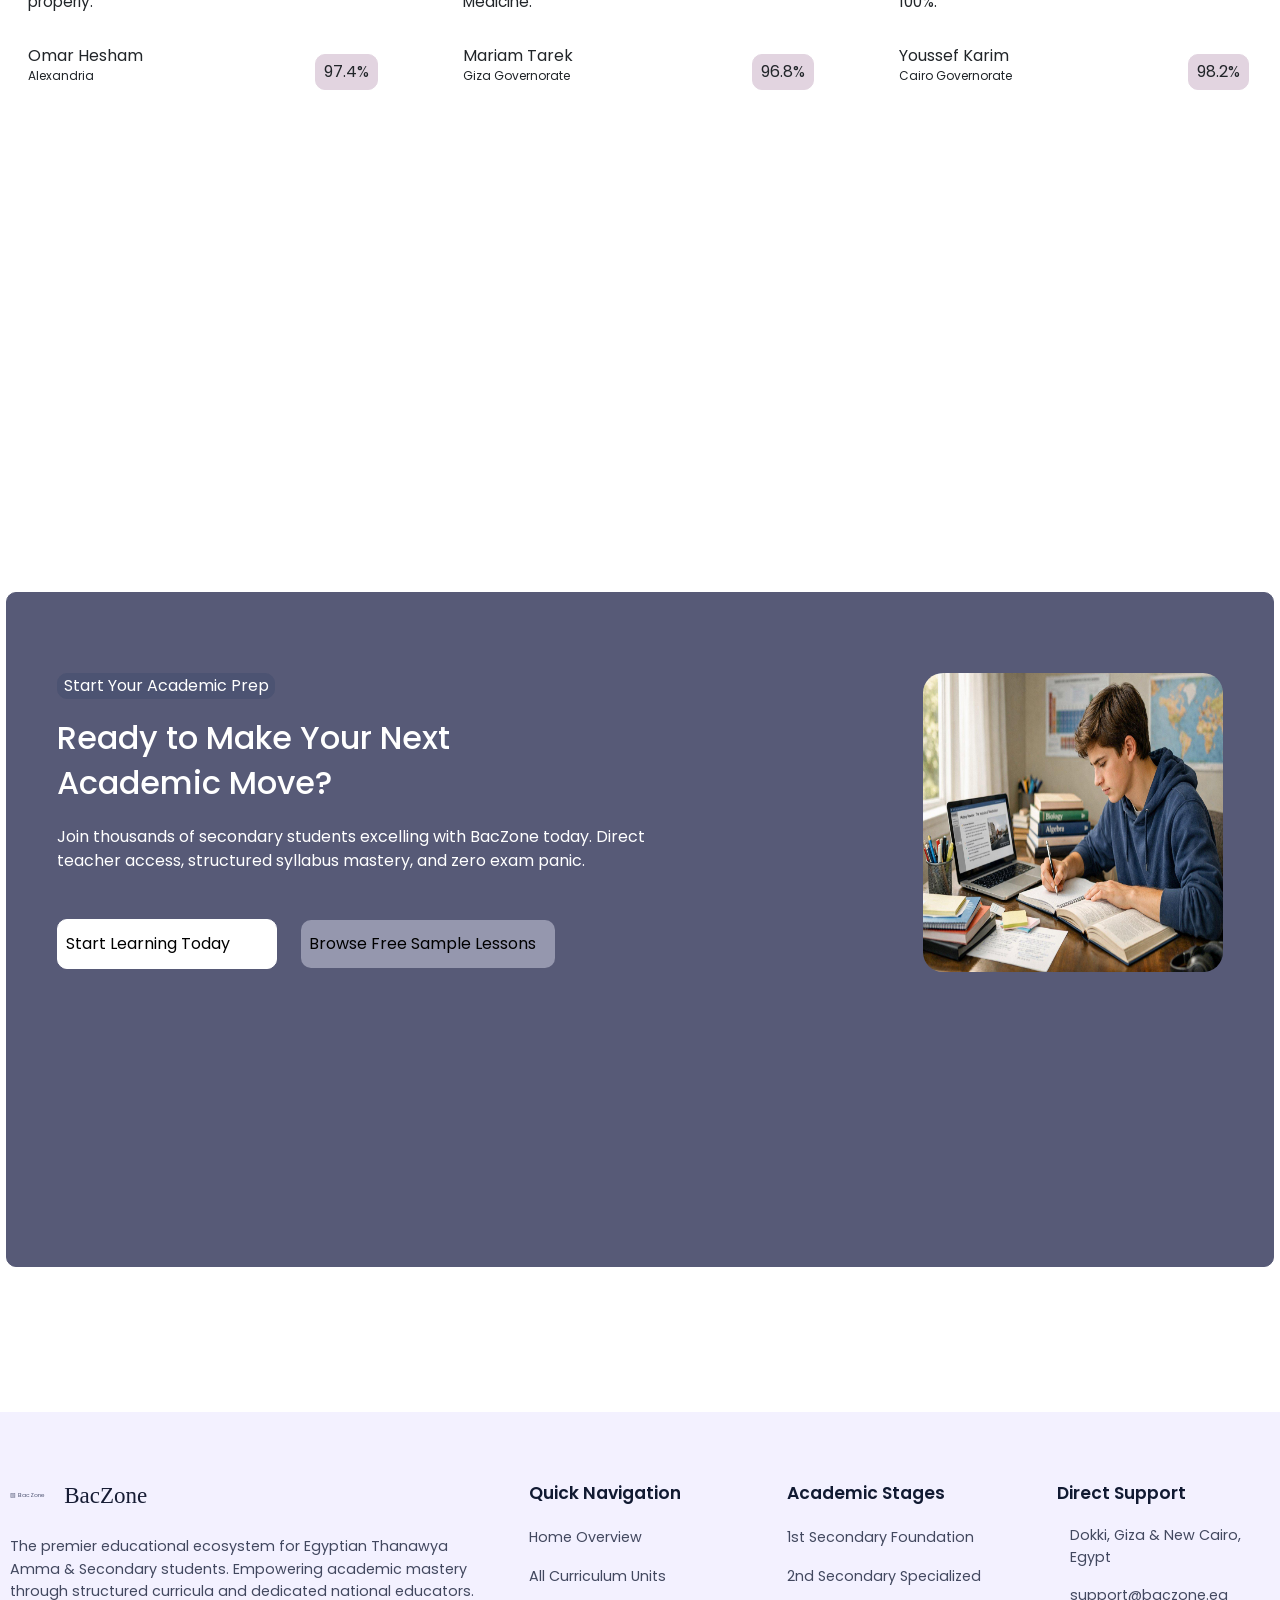
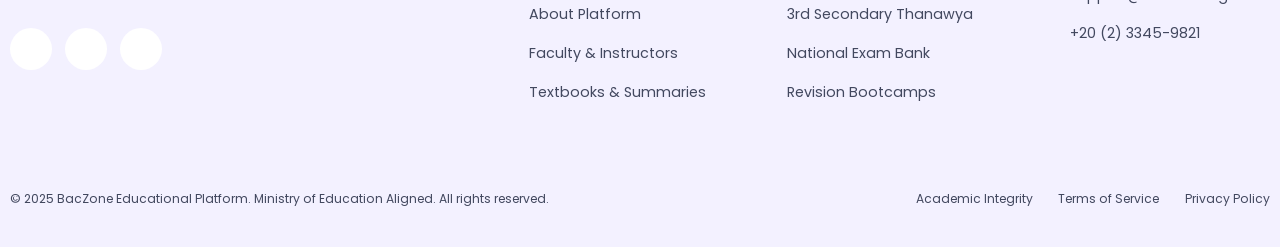
==== commit dd335ce2: "gi" ====
--- a/index.html
+++ b/index.html
@@ -22,7 +22,6 @@
 
 <body>
     <main>
-  
 <header class="baczone-header">
     <nav class="navbar navbar-expand-lg baczone-navbar">
         <div class="container-fluid navbar-container">
@@ -168,7 +167,7 @@
         </div>
     </nav>
 </header>
-
+  <a href="book.html" class="book-fixed"><i class="material-symbols-outlined">menu_book</i></a>
 <section class="hero-section section">
     <div class="hero-content">
 
--- a/stylesheet/style.css
+++ b/stylesheet/style.css
@@ -1868,7 +1868,7 @@
    display: flex;
    justify-content: space-between;
    /* align-items: flex-end; */
-   padding: 40px 10px;
+   padding: clamp(24px, 4vw, 40px) 10px;
 }
 
 .profile-header .grades-pargraph {
@@ -2023,7 +2023,7 @@
    display: grid;
    grid-template-columns: 1.5fr 1.2fr;
    /* align-items: flex-end; */
-   padding: 40px 10px;
+   padding: clamp(24px, 4vw, 40px) 10px;
 }
 
 .advisory-section .grades-pargraph{
@@ -2033,7 +2033,7 @@
 .advisory-section .profile-cards {
    display: grid;
    grid-template-columns: repeat(3, 1fr);
-   gap: 24px;
+   gap: clamp(16px, 2.5vw, 24px);
    padding: 0 10px;
 }
 
@@ -2215,8 +2215,7 @@
    text-align: center;
 }
 .course-title{
-   width: 450px;
-   font-size: 19px;
+
    width: clamp(300px,35.1vw,500px);
    font-size: clamp(15px,1.4vw,25px);
 }
@@ -2320,7 +2319,7 @@
 }
 .course-card{
  background-color: var(--white); 
-   width:clamp(250px,31.25vw,450px);
+   width:clamp(340px,31.25vw,450px);
    height: auto;
    position: relative;
    border: 1px solid #e5e7eb;
@@ -2346,7 +2345,10 @@
 background-color: var(--pink);
    border-radius: 10px 10px;
    border: 1px solid  var(--pink);
-}
+   
+  font-size:clamp(12px,1.09vw,19px);
+}
+
 .courses-cards-container a{
    text-decoration: none;
    color: black;
@@ -2355,7 +2357,7 @@
    box-shadow: 0 0 10px var(--dark-blue);
 }
 .course-card-images .card-image{
-   width:clamp(250px,31.25vw,400px);
+   width:clamp(340px,31.25vw,400px);
    border-radius: 10px 10px 0 0;
    height: clamp(200px,23.43vw,350px);
    
@@ -2390,7 +2392,42 @@
 .course-card-text{
    padding: 15px 10px;
 }
-
+main{
+   position: relative;
+}
+.book-fixed{
+   text-decoration: none;
+   position: fixed;
+   z-index: 1999;
+   bottom: 2%;
+   border: 1px solid #E8DDFA;
+   padding: 6px 10px;
+   border-radius: 50%;
+   background-color: #E8DDFA;
+   left: 2%;
+   animation: cricle 2s infinite;
+}
+@keyframes  cricle{
+0% {
+    transform: scale(1);
+    box-shadow: 0 4px 15px rgba(91, 99, 120, 0.25);
+  }
+  50% {
+    transform: scale(1.06);
+    box-shadow: 0 10px 35px rgba(140, 124, 168, 0.7), 0 0 20px rgba(232, 221, 250, 0.6);
+  }
+  100% {
+   
+    transform: scale(1);
+    box-shadow: 0 4px 15px rgba(91, 99, 120, 0.25);
+  }
+}
+.book-fixed i {
+   font-size: 50px;
+   font-size: clamp(30px,3.9vw,70px);
+   color: var(--dark-blue);
+
+}
 @media (max-width: 991px) {
    .baczone-navbar {
       min-height: 80px;
@@ -2556,7 +2593,7 @@
    /* ahmed start */
    .profile-cards {
       grid-template-columns: repeat(2, 1fr);
-      gap: 20px;
+      gap: clamp(12px, 3vw, 20px);
    }
 
    .profile-header{
@@ -2567,6 +2604,7 @@
 
    .advisory-section .profile-cards {
       grid-template-columns: repeat(2, 1fr);
+      gap: clamp(12px, 3vw, 20px);
    }
 
    .advisory-section .profile-header {
@@ -2574,6 +2612,8 @@
       gap: 12px;
       text-align: left;
    }
+
+   /* ahmed end */
 .footer {
       padding: clamp(32px, 8vw, 45px) clamp(18px, 5vw, 25px) 25px;
       text-align: center;
@@ -2923,7 +2963,12 @@
 .select-course{
   padding-left: 50px;
 }
-
+.show-cards button{
+   padding: 0px 0px;
+}
+.courses-cards{
+   padding-left:25px ;
+}
 }
 
 @media (max-width: 600px) {
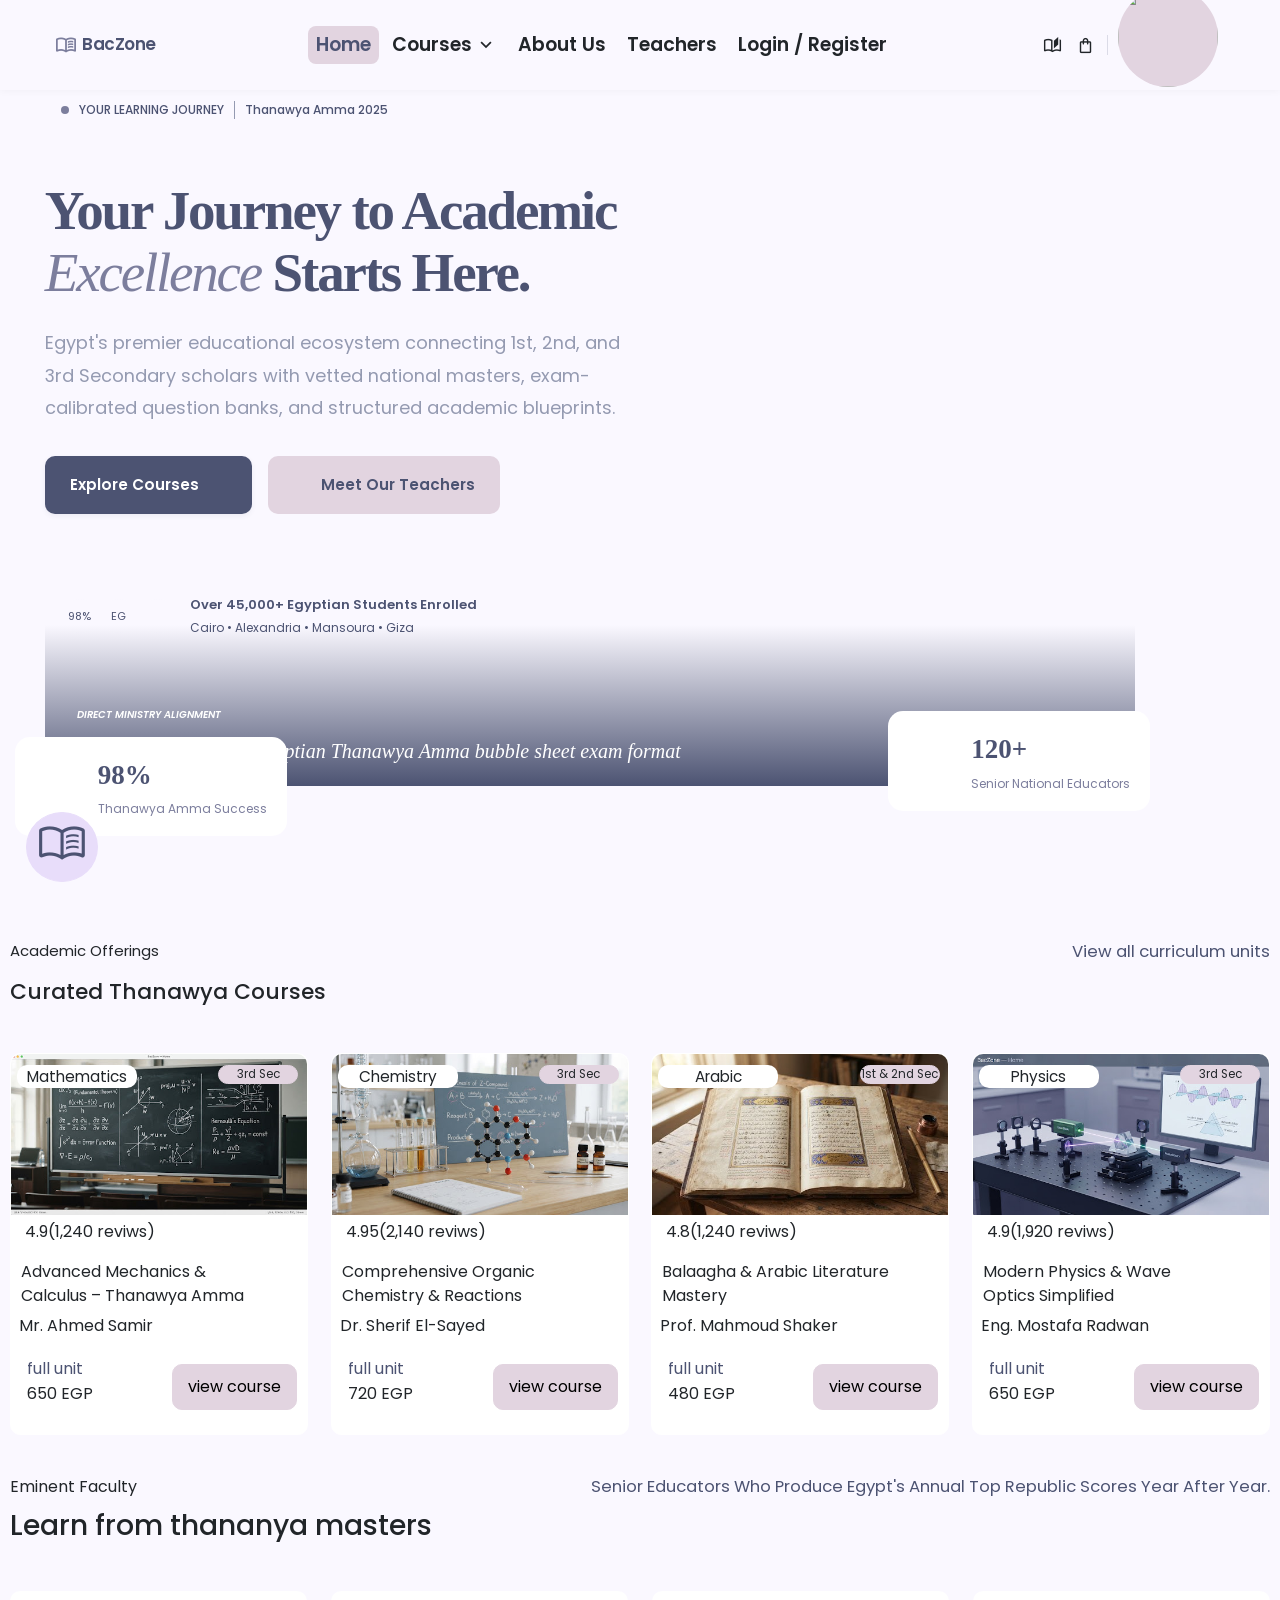
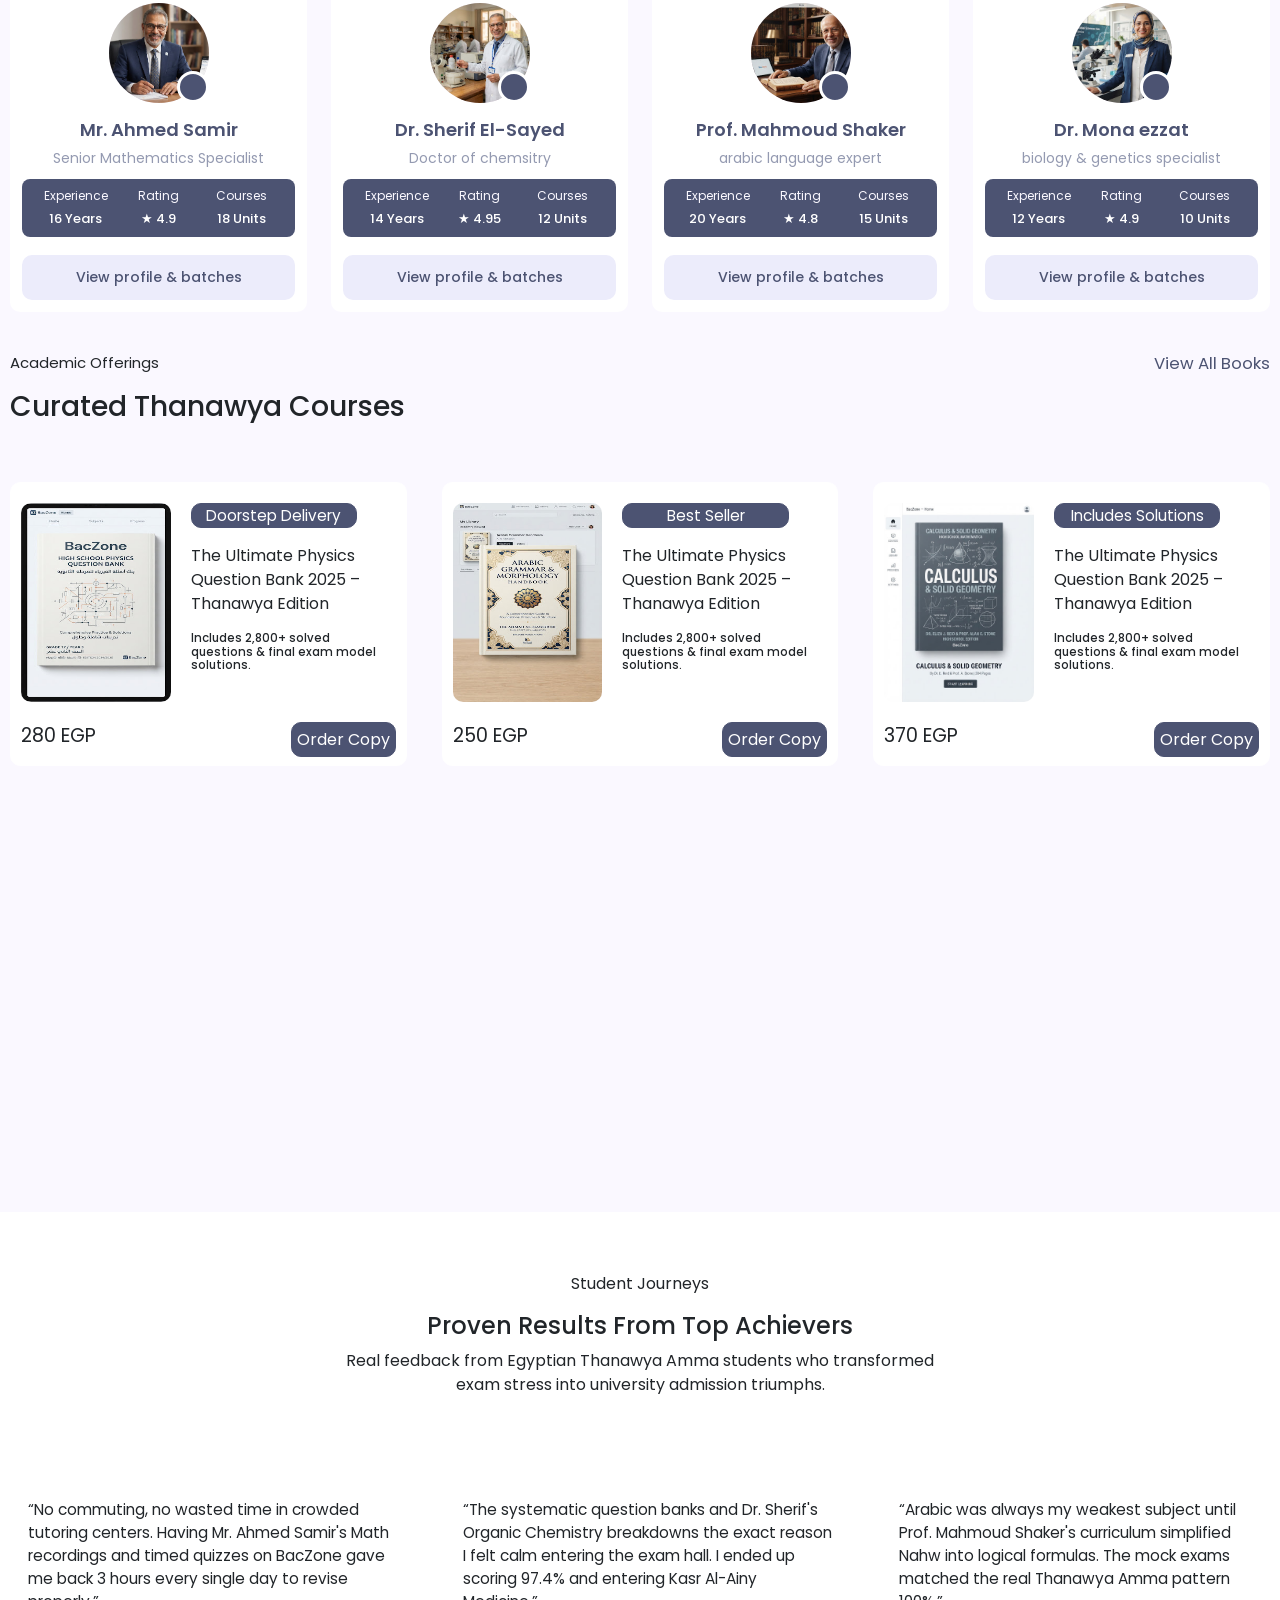
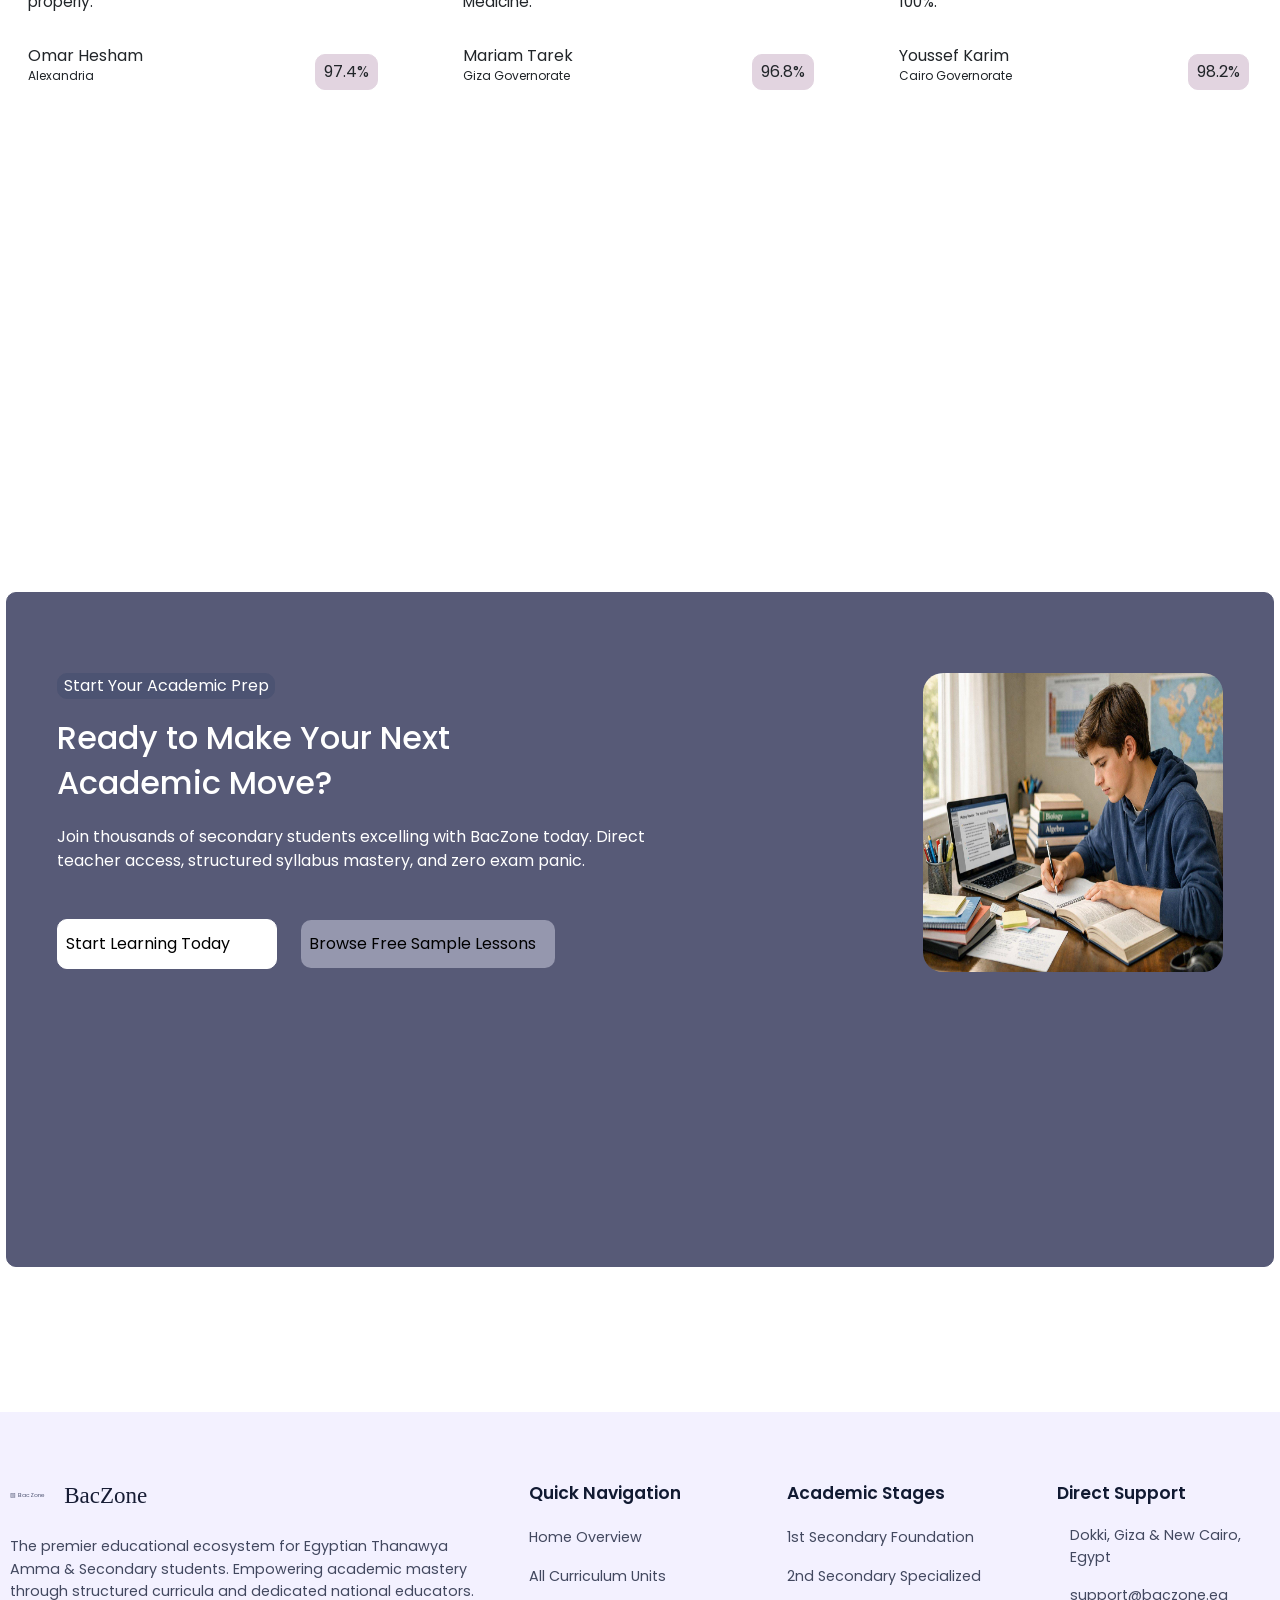
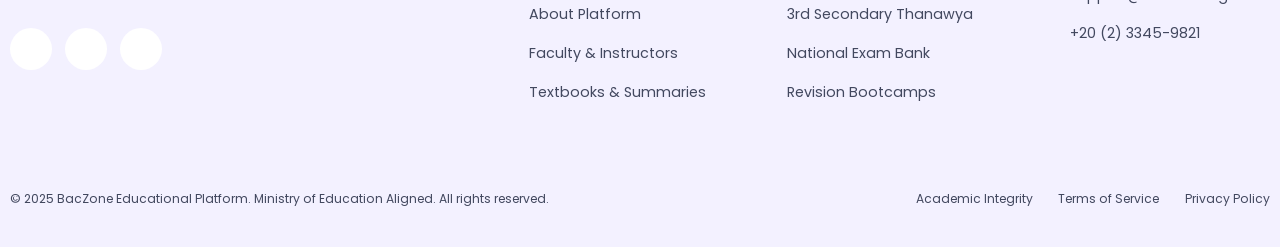
==== commit fb4399ec: "go" ====
--- a/index.html
+++ b/index.html
@@ -101,7 +101,7 @@
                                     </div>
 
                                           <ul>
-                                     <li><a href="courses.html?grade=second">Arabic Language</a></li>
+                                     <li><a href="courses.html?grade=second&category=Arabic">Arabic Language</a></li>
                                      <li><a href="courses.html?category=English&grade=second">English Language</a></li>
                                      <li><a href="courses.html?category=Maths&grade=second">Pure & Applied Math</a></li>
                                      <li><a href="courses.html?category=Physics&grade=second">Physics</a></li>
--- a/stylesheet/style.css
+++ b/stylesheet/style.css
@@ -1,3 +1,4 @@
+
 .baczone-header {
    position: fixed;
    top: 0;
@@ -10,18 +11,21 @@
 }
 
 .baczone-navbar {
-   min-height: clamp(70px, 5.6vw, 80px);
-   padding: 0;
+   min-height: 60px;
+   height: 40px;
+   padding: 45px;
 }
 
 .navbar-container {
    width: 100%;
    max-width: none;
+   height: 40px;
+   min-height: 40px;
    padding: 0 10px;
    display: flex;
    align-items: center;
    justify-content: space-between;
-   gap: clamp(10px, 1.25vw, 18px);
+   gap: 10px;
 }
 
 .navbar-brand-area {
@@ -31,7 +35,7 @@
 .baczone-brand {
    display: flex;
    align-items: center;
-   gap: clamp(5px, 0.55vw, 8px);
+   gap: 5px;
    margin: 0;
    padding: 0;
    color: var(--dark-blue);
@@ -40,17 +44,17 @@
 
 .brand-logo {
    width: auto;
-   height: clamp(26px, 2.25vw, 32px);
+   height: 22px;
    object-fit: contain;
 }
 
 .brand-icon {
    color: var(--purple-gray);
-   font-size: clamp(23px, 1.9vw, 27px);
+   font-size: 19px;
 }
 
 .brand-name {
-   font-size: clamp(20px, 1.7vw, 24px);
+   font-size: 17px;
    font-weight: 600;
    letter-spacing: -0.5px;
    white-space: nowrap;
@@ -70,21 +74,21 @@
    flex: 1;
    align-items: center;
    justify-content: center;
-   gap: clamp(8px, 0.85vw, 12px);
-   margin: 0 clamp(6px, 0.85vw, 12px);
+   gap: 5px;
+   margin: 0 6px;
 }
 
 .main-nav .nav-link {
    display: flex;
    align-items: center;
    justify-content: center;
-   gap: clamp(3px, 0.35vw, 5px);
-   padding: clamp(8px, 0.85vw, 12px) clamp(7px, 0.7vw, 10px);
+   gap: 3px;
+   padding: 5px 7px;
    border: none;
    border-radius: 8px;
    background: transparent;
    color: var(--text-gray);
-   font-size: clamp(15px, 1.2vw, 17px);
+   font-size: 19px;
    font-weight: 600;
    text-decoration: none;
    white-space: nowrap;
@@ -108,7 +112,7 @@
 }
 
 .dropdown-icon {
-   font-size: clamp(16px, 1.35vw, 19px);
+   font-size: 15px;
    transition: transform 0.2s ease;
 }
 
@@ -128,7 +132,7 @@
    left: 55%;
    width: clamp(600px, 58vw, 760px);
    margin: 0;
-   padding: clamp(8px, 0.85vw, 12px) 0 0;
+   padding: 8px 0 0;
    border: none;
    border-radius: 0;
    background: transparent;
@@ -150,7 +154,7 @@
    min-width: 0;
    padding: clamp(10px, 1.2vw, 16px);
    border-radius: 9px;
-   background-color: var(--light-purple);
+   background-color: var(--pink);
 }
 
 .featured-column {
@@ -206,7 +210,7 @@
    display: flex;
    align-items: center;
    justify-content: flex-end;
-   gap: clamp(5px, 0.7vw, 10px);
+   gap: 5px;
    flex-shrink: 0;
 }
 
@@ -215,8 +219,8 @@
    display: flex;
    align-items: center;
    justify-content: center;
-   width: clamp(32px, 2.7vw, 38px);
-   height: clamp(32px, 2.7vw, 38px);
+   width: 28px;
+   height: 28px;
    border-radius: 8px;
    color: var(--text-gray);
    text-decoration: none;
@@ -226,7 +230,7 @@
 }
 
 .navbar-action .material-symbols-outlined {
-   font-size: clamp(21px, 1.7vw, 24px);
+   font-size: 19px;
 }
 
 .navbar-action:hover {
@@ -241,34 +245,34 @@
    display: flex;
    align-items: center;
    justify-content: center;
-   min-width: clamp(16px, 1.3vw, 18px);
-   height: clamp(16px, 1.3vw, 18px);
-   padding: 0 4px;
+   min-width: 14px;
+   height: 14px;
+   padding: 0 3px;
    border-radius: 50px;
    background-color: var(--red);
    color: var(--white);
-   font-size: clamp(9px, 0.7vw, 10px);
+   font-size: 9px;
    font-weight: 700;
 }
 
 .notification-badge {
    position: absolute;
-   top: -5px;
-   right: -5px;
-   width: clamp(16px, 1.3vw, 18px);
-   height: clamp(16px, 1.3vw, 18px);
+   top: -4px;
+   right: -4px;
+   width: 14px;
+   height: 14px;
    display: flex;
    align-items: center;
    justify-content: center;
    background-color: var(--purple-gray);
    color: var(--white);
-   font-size: clamp(9px, 0.7vw, 10px);
+   font-size: 9px;
    border-radius: 50%;
 }
 
 .navbar-divider {
    width: 1px;
-   height: clamp(20px, 1.8vw, 25px);
+   height: 20px;
    margin: 0 3px;
    background-color: rgba(148, 154, 177, 0.3);
 }
@@ -276,12 +280,12 @@
 .profile-link {
    display: flex;
    align-items: center;
-   gap: clamp(6px, 0.7vw, 10px);
-   padding: 4px;
+   gap: 5px;
+   padding: 2px;
    border-radius: 30px;
    color: var(--dark-blue);
    text-decoration: none;
-   font-size: clamp(12px, 1vw, 14px);
+   font-size: 11px;
    white-space: nowrap;
    transition: box-shadow 0.2s ease;
 }
@@ -292,39 +296,40 @@
 }
 
 .profile-image {
-   width: clamp(32px, 2vw, 40px);
-   height: clamp(32px, 2vw, 40px);
+   width: 25px;
+   height: 25px;
    border-radius: 50%;
    background-color: var(--pink);
+   object-fit: cover;
 }
 
 .profile-name {
    color: var(--dark-blue);
-   font-size: clamp(12px, 1vw, 14px);
+   font-size: 11px;
    font-weight: 600;
    white-space: nowrap;
 }
 
-.site-header .navbar-toggler {
+.baczone-header .navbar-toggler {
    border: 1px solid var(--blue-gray);
-   padding: clamp(6px, 0.7vw, 8px) clamp(8px, 0.85vw, 10px);
-}
-
-.site-header .navbar-toggler:focus {
-   box-shadow: 0 0 0 3px var(--pink);
-}
-
-.site-header .dropdown-toggle::after {
-   margin-left: 8px;
+   padding: 2px 5px;
+   font-size: 13px;
+}
+
+.baczone-header .navbar-toggler:focus {
+   box-shadow: 0 0 0 2px var(--pink);
+}
+
+.baczone-header .dropdown-toggle::after {
+   margin-left: 6px;
    vertical-align: 0.15em;
    border-top: 0.35em solid;
    border-right: 0.35em solid transparent;
    border-bottom: 0;
    border-left: 0.35em solid transparent;
 }
-.course-column {
-   background-color: var(--pink);
-}
+
+
 
 /* /////////////////////// */
 .hero-section {
@@ -2260,7 +2265,7 @@
    margin-top: 25px;
    width: 91%;
 }
-select,.input-course-search{
+select,.input-course-search ,.input-book-search{
   
    height: 40px;
    border-radius: 10px 10px;
@@ -2275,7 +2280,7 @@
    gap: 30px;
   
 }
-.shose-courses-item .course-link {
+.shose-courses-item .course-link,.course-book {
    text-decoration: none ;
    color: rgb(70 70 77 / var(--tw-text-opacity, 1));
    padding: 10px 8px;
@@ -2386,7 +2391,7 @@
   transform: translateY(-8px);
    box-shadow: 0 0 10px var(--dark-blue);
 }
-.courses-cards{
+.courses-cards,.cards-books{
    background-color:rgb(250 248 255 / var(--tw-bg-opacity, 1));
 }
 .course-card-text{
@@ -2428,6 +2433,83 @@
    color: var(--dark-blue);
 
 }
+.cart-books{
+display: grid;
+grid-template-columns: repeat(3,1fr);
+gap: 20px;
+   padding: 0px 10px;
+
+}
+.card-book{
+   margin-top: 20px;
+   border: 1px solid  var(--white);
+   background-color: var(--white);
+   border-radius: 10px 10px;
+   width: clamp(300px,31vw,450px);
+   height: auto;
+   transition: 0.5s;
+}
+.card-book:hover{
+   transform: translateY(-10px);
+   box-shadow: 0 0 8px var(--dark-blue);
+}
+
+
+.card-book-pargraph{
+  
+   width: clamp(250px,23.4vw,350px);
+}
+.book-text{
+   padding: 10px 10px;
+}
+.image-book{
+   width: 100%;
+   height: 400px;
+   border-radius: 10px 10px 0 0;
+}
+.card-book-description,.shop-books{
+   display: flex;
+   gap: 7px;
+  
+}
+.prices-books{
+    display: flex;
+   gap: 7px;
+   padding-top: 8px;
+}
+.card-book-description p{
+   font-size: 13px;
+}
+.card-book-description i{
+   font-size: 18px;
+}
+.card-book-price{
+display: flex;
+justify-content: space-between;
+
+}
+.card-book-price .des-book{
+   color: var(--dark-blue);
+}
+.shop-books{
+   border-radius: 5px 5px;
+     background-color: rgb(87 90 119 / var(--tw-bg-opacity, 1));
+    color: var(--white);
+    padding: 7px 9px;
+    transition: 0.5s;
+   }
+
+   .shop-books:hover{
+      opacity: 0.9;
+      box-shadow: 0 0 7px var(--dark-blue);
+   }
+.shop-books a{
+   color: var(--white);
+   text-decoration: none;
+   display: inline-block;
+   transition: 0.5s;
+}
+
 @media (max-width: 991px) {
    .baczone-navbar {
       min-height: 80px;
@@ -2960,8 +3042,8 @@
 .course-carts-header-path{
    display: block;
 }
-.select-course{
-  padding-left: 50px;
+.select-course,.cards-books{
+  padding-left: 55px;
 }
 .show-cards button{
    padding: 0px 0px;
@@ -2969,6 +3051,10 @@
 .courses-cards{
    padding-left:25px ;
 }
+.shop-books{
+
+padding: 3px 3px;
+   }
 }
 
 @media (max-width: 600px) {
